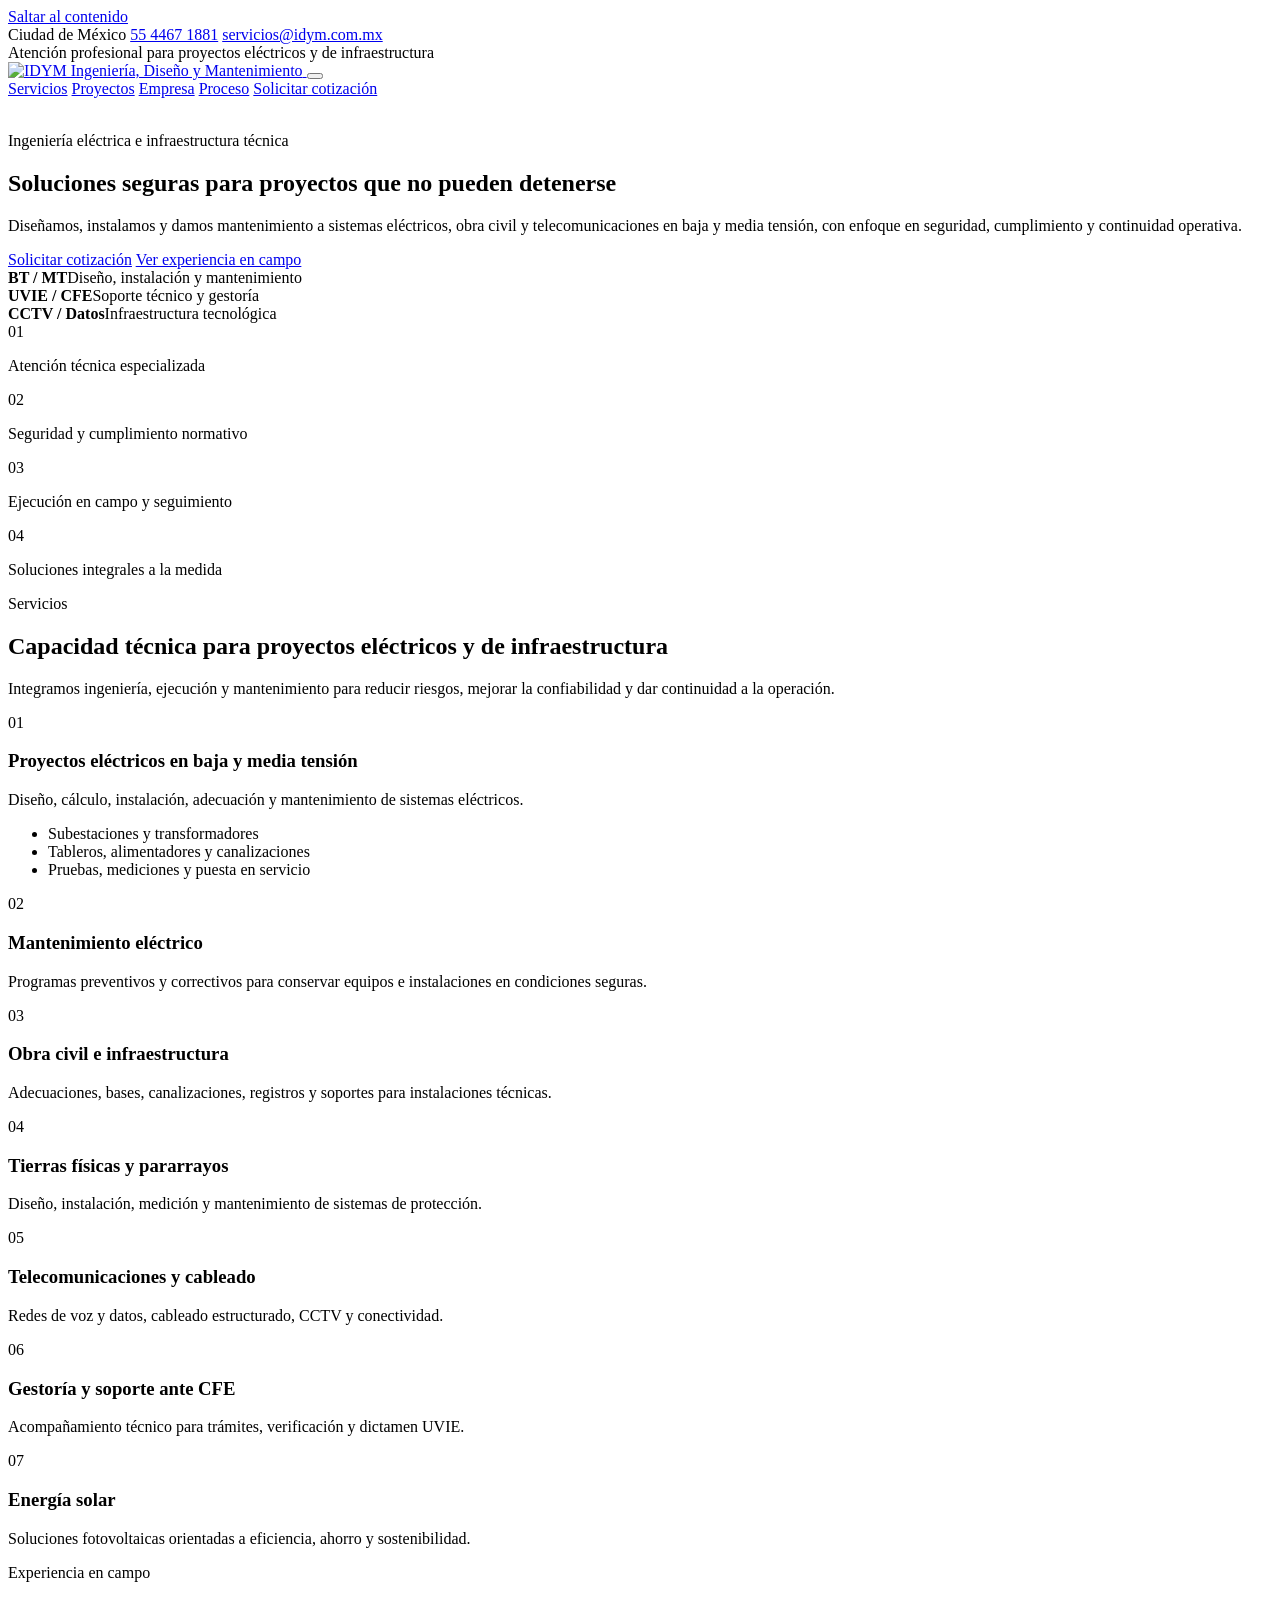
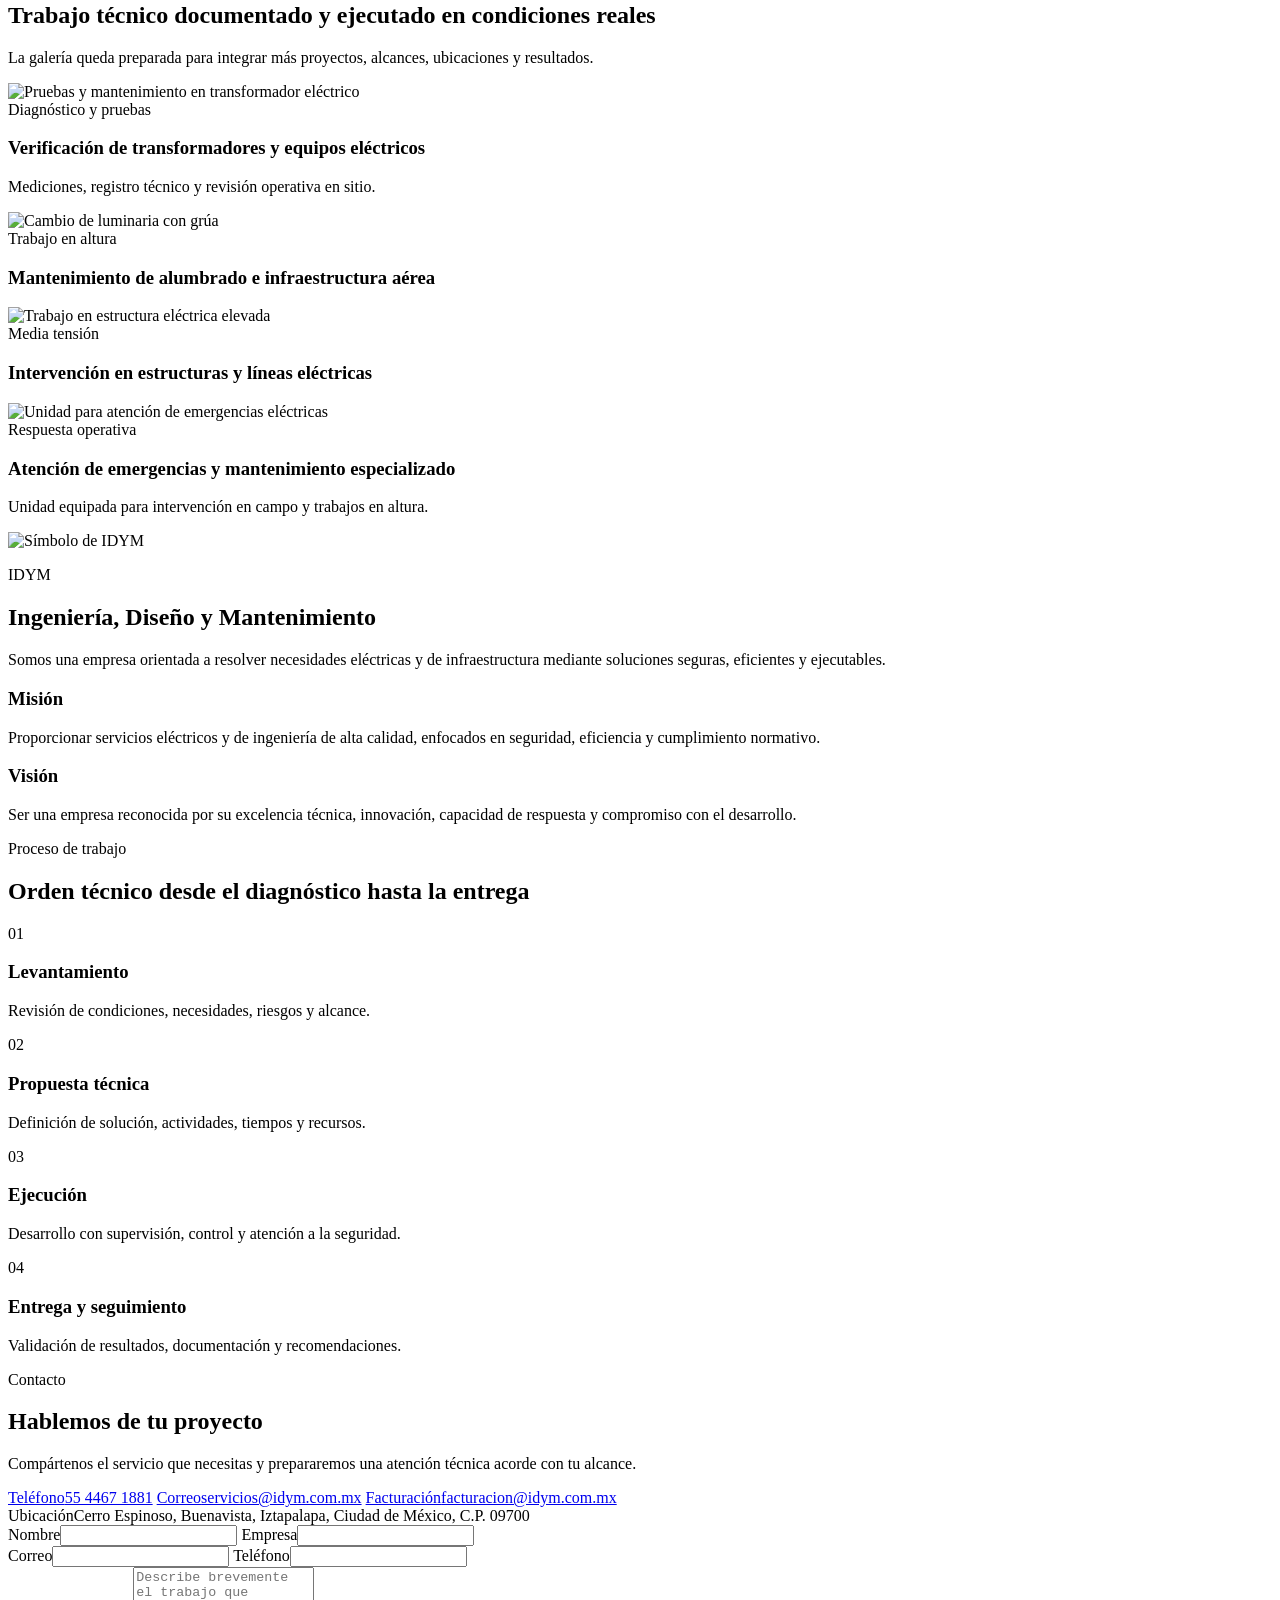
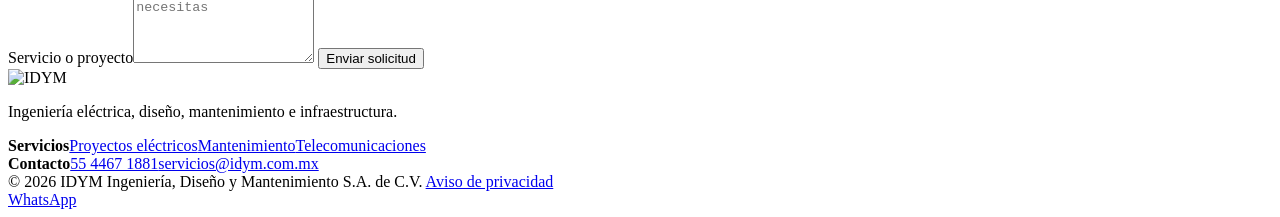
==== index.html @ ca04ac6c "Update print statement from 'Hello' to 'Goodbye'" ====
<!DOCTYPE html>
<html lang="es">
<head>
  <meta charset="UTF-8">
  <meta name="viewport" content="width=device-width, initial-scale=1.0">
  <title>IDYM | Ingeniería, Diseño y Mantenimiento</title>
  <meta name="description" content="Soluciones profesionales en ingeniería eléctrica, mantenimiento, obra civil, telecomunicaciones, CCTV, tierras físicas, pararrayos, gestoría ante CFE y energía solar.">
  <meta name="theme-color" content="#0b1f33">
  <link rel="stylesheet" href="css/styles.css">
</head>
<body>
  <a class="skip-link" href="#contenido">Saltar al contenido</a>

  <div class="utility-bar">
    <div class="container utility-inner">
      <div class="utility-contact">
        <span>Ciudad de México</span>
        <a href="tel:+525544671881">55 4467 1881</a>
        <a href="mailto:servicios@idym.com.mx">servicios@idym.com.mx</a>
      </div>
      <div class="utility-copy">Atención profesional para proyectos eléctricos y de infraestructura</div>
    </div>
  </div>

  <header class="site-header" id="inicio">
    <div class="container nav-wrap">
      <a href="#inicio" class="brand" aria-label="Ir al inicio">
        <img src="assets/logo-full.png" alt="IDYM Ingeniería, Diseño y Mantenimiento">
      </a>

      <button class="menu-button" type="button" aria-controls="mainNav" aria-expanded="false" aria-label="Abrir menú">
        <span></span><span></span><span></span>
      </button>

      <nav class="main-nav" id="mainNav" aria-label="Navegación principal">
        <a href="#servicios">Servicios</a>
        <a href="#proyectos">Proyectos</a>
        <a href="#empresa">Empresa</a>
        <a href="#proceso">Proceso</a>
        <a href="#contacto" class="nav-cta">Solicitar cotización</a>
      </nav>
    </div>
  </header>

  <main id="contenido">
    <section class="hero">
      <div class="hero-media" aria-hidden="true"><img src="assets/hero.jpg" alt=""></div>
      <div class="hero-overlay"></div>

      <div class="container hero-content">
        <p class="kicker">Ingeniería eléctrica e infraestructura técnica</p>
        <h1>Soluciones seguras para proyectos que no pueden detenerse</h1>
        <p class="hero-copy">
          Diseñamos, instalamos y damos mantenimiento a sistemas eléctricos,
          obra civil y telecomunicaciones en baja y media tensión, con enfoque
          en seguridad, cumplimiento y continuidad operativa.
        </p>

        <div class="hero-actions">
          <a class="button button-primary" href="#contacto">Solicitar cotización</a>
          <a class="button button-ghost" href="#proyectos">Ver experiencia en campo</a>
        </div>

        <div class="hero-metrics">
          <div><strong>BT / MT</strong><span>Diseño, instalación y mantenimiento</span></div>
          <div><strong>UVIE / CFE</strong><span>Soporte técnico y gestoría</span></div>
          <div><strong>CCTV / Datos</strong><span>Infraestructura tecnológica</span></div>
        </div>
      </div>
    </section>

    <section class="trust-strip">
      <div class="container trust-grid">
        <div><span class="trust-mark">01</span><p>Atención técnica especializada</p></div>
        <div><span class="trust-mark">02</span><p>Seguridad y cumplimiento normativo</p></div>
        <div><span class="trust-mark">03</span><p>Ejecución en campo y seguimiento</p></div>
        <div><span class="trust-mark">04</span><p>Soluciones integrales a la medida</p></div>
      </div>
    </section>

    <section class="section" id="servicios">
      <div class="container">
        <div class="section-intro">
          <div>
            <p class="eyebrow">Servicios</p>
            <h2>Capacidad técnica para proyectos eléctricos y de infraestructura</h2>
          </div>
          <p>Integramos ingeniería, ejecución y mantenimiento para reducir riesgos, mejorar la confiabilidad y dar continuidad a la operación.</p>
        </div>

        <div class="services-grid">
          <article class="service-card featured">
            <span class="service-number">01</span>
            <h3>Proyectos eléctricos en baja y media tensión</h3>
            <p>Diseño, cálculo, instalación, adecuación y mantenimiento de sistemas eléctricos.</p>
            <ul>
              <li>Subestaciones y transformadores</li>
              <li>Tableros, alimentadores y canalizaciones</li>
              <li>Pruebas, mediciones y puesta en servicio</li>
            </ul>
          </article>
          <article class="service-card"><span class="service-number">02</span><h3>Mantenimiento eléctrico</h3><p>Programas preventivos y correctivos para conservar equipos e instalaciones en condiciones seguras.</p></article>
          <article class="service-card"><span class="service-number">03</span><h3>Obra civil e infraestructura</h3><p>Adecuaciones, bases, canalizaciones, registros y soportes para instalaciones técnicas.</p></article>
          <article class="service-card"><span class="service-number">04</span><h3>Tierras físicas y pararrayos</h3><p>Diseño, instalación, medición y mantenimiento de sistemas de protección.</p></article>
          <article class="service-card"><span class="service-number">05</span><h3>Telecomunicaciones y cableado</h3><p>Redes de voz y datos, cableado estructurado, CCTV y conectividad.</p></article>
          <article class="service-card"><span class="service-number">06</span><h3>Gestoría y soporte ante CFE</h3><p>Acompañamiento técnico para trámites, verificación y dictamen UVIE.</p></article>
          <article class="service-card"><span class="service-number">07</span><h3>Energía solar</h3><p>Soluciones fotovoltaicas orientadas a eficiencia, ahorro y sostenibilidad.</p></article>
        </div>
      </div>
    </section>

    <section class="section section-dark" id="proyectos">
      <div class="container">
        <div class="section-intro light">
          <div>
            <p class="eyebrow">Experiencia en campo</p>
            <h2>Trabajo técnico documentado y ejecutado en condiciones reales</h2>
          </div>
          <p>La galería queda preparada para integrar más proyectos, alcances, ubicaciones y resultados.</p>
        </div>

        <div class="project-grid">
          <article class="project-card project-large">
            <img src="assets/transformador.jpg" alt="Pruebas y mantenimiento en transformador eléctrico">
            <div class="project-info"><span>Diagnóstico y pruebas</span><h3>Verificación de transformadores y equipos eléctricos</h3><p>Mediciones, registro técnico y revisión operativa en sitio.</p></div>
          </article>
          <article class="project-card">
            <img src="assets/luminaria.jpg" alt="Cambio de luminaria con grúa">
            <div class="project-info"><span>Trabajo en altura</span><h3>Mantenimiento de alumbrado e infraestructura aérea</h3></div>
          </article>
          <article class="project-card">
            <img src="assets/torres.jpg" alt="Trabajo en estructura eléctrica elevada">
            <div class="project-info"><span>Media tensión</span><h3>Intervención en estructuras y líneas eléctricas</h3></div>
          </article>
          <article class="project-card project-wide">
            <img src="assets/grua.jpg" alt="Unidad para atención de emergencias eléctricas">
            <div class="project-info"><span>Respuesta operativa</span><h3>Atención de emergencias y mantenimiento especializado</h3><p>Unidad equipada para intervención en campo y trabajos en altura.</p></div>
          </article>
        </div>

       <!--- <div class="gallery-placeholder">
          <div><strong>Espacio preparado para nuevos proyectos</strong><p>Agrega fotografías, ubicación, alcance, fecha y resultados sin reconstruir la página.</p></div>
          <span>+ Proyectos</span>
        </div>
      </div> -->
    </section>

    <section class="section about" id="empresa">
      <div class="container about-grid">
        <div class="about-logo"><img src="assets/logo-icon.png" alt="Símbolo de IDYM"></div>
        <div class="about-content">
          <p class="eyebrow">IDYM</p>
          <h2>Ingeniería, Diseño y Mantenimiento</h2>
          <p class="lead">Somos una empresa orientada a resolver necesidades eléctricas y de infraestructura mediante soluciones seguras, eficientes y ejecutables.</p>

          <div class="mission-grid">
            <article><h3>Misión</h3><p>Proporcionar servicios eléctricos y de ingeniería de alta calidad, enfocados en seguridad, eficiencia y cumplimiento normativo.</p></article>
            <article><h3>Visión</h3><p>Ser una empresa reconocida por su excelencia técnica, innovación, capacidad de respuesta y compromiso con el desarrollo.</p></article>
          </div>
        </div>
      </div>
    </section>

    <section class="section process-section" id="proceso">
      <div class="container">
        <div class="section-intro">
          <div><p class="eyebrow">Proceso de trabajo</p><h2>Orden técnico desde el diagnóstico hasta la entrega</h2></div>
        </div>
        <div class="process-grid">
          <article><span>01</span><h3>Levantamiento</h3><p>Revisión de condiciones, necesidades, riesgos y alcance.</p></article>
          <article><span>02</span><h3>Propuesta técnica</h3><p>Definición de solución, actividades, tiempos y recursos.</p></article>
          <article><span>03</span><h3>Ejecución</h3><p>Desarrollo con supervisión, control y atención a la seguridad.</p></article>
          <article><span>04</span><h3>Entrega y seguimiento</h3><p>Validación de resultados, documentación y recomendaciones.</p></article>
        </div>
      </div>
    </section>

    <section class="contact-section" id="contacto">
      <div class="container contact-grid">
        <div class="contact-copy">
          <p class="eyebrow">Contacto</p>
          <h2>Hablemos de tu proyecto</h2>
          <p>Compártenos el servicio que necesitas y prepararemos una atención técnica acorde con tu alcance.</p>

          <div class="contact-details">
            <a href="tel:+525544671881"><span>Teléfono</span>55 4467 1881</a>
            <a href="mailto:servicios@idym.com.mx"><span>Correo</span>servicios@idym.com.mx</a>
            <a href="mailto:facturacion@idym.com.mx"><span>Facturación</span>facturacion@idym.com.mx</a>
            <div><span>Ubicación</span>Cerro Espinoso, Buenavista, Iztapalapa, Ciudad de México, C.P. 09700</div>
          </div>
        </div>

        <div class="contact-card-form">
          <form action="https://formsubmit.co/servicios@idym.com.mx" method="POST">
            <input type="hidden" name="_captcha" value="false">
            <input type="hidden" name="_subject" value="Nueva solicitud de cotización desde IDYM">
            <input type="hidden" name="_template" value="table">

            <div class="field-row">
              <label>Nombre<input type="text" name="nombre" autocomplete="name" required></label>
              <label>Empresa<input type="text" name="empresa" autocomplete="organization"></label>
            </div>
            <div class="field-row">
              <label>Correo<input type="email" name="correo" autocomplete="email" required></label>
              <label>Teléfono<input type="tel" name="telefono" autocomplete="tel" required></label>
            </div>
            <label>Servicio o proyecto<textarea name="mensaje" rows="6" placeholder="Describe brevemente el trabajo que necesitas" required></textarea></label>
            <button type="submit" class="button button-primary form-button">Enviar solicitud</button>
          </form>
        </div>
      </div>
    </section>
  </main>

  <footer class="site-footer">
    <div class="container footer-grid">
      <div><img src="assets/logo-full.png" alt="IDYM"><p>Ingeniería eléctrica, diseño, mantenimiento e infraestructura.</p></div>
      <div><strong>Servicios</strong><a href="#servicios">Proyectos eléctricos</a><a href="#servicios">Mantenimiento</a><a href="#servicios">Telecomunicaciones</a></div>
      <div><strong>Contacto</strong><a href="tel:+525544671881">55 4467 1881</a><a href="mailto:servicios@idym.com.mx">servicios@idym.com.mx</a></div>
    <div class="container footer-bottom">
      <span>© 2026 IDYM Ingeniería, Diseño y Mantenimiento S.A. de C.V.</span>
      <a href="#">Aviso de privacidad</a>
    </div>
  </footer>

  <a class="whatsapp" href="https://wa.me/525544671881?text=Hola%2C%20me%20gustar%C3%ADa%20solicitar%20una%20cotizaci%C3%B3n" target="_blank" rel="noopener noreferrer" aria-label="Contactar por WhatsApp">WhatsApp</a>
  <script src="js/main.js"></script>
</body>
</html>
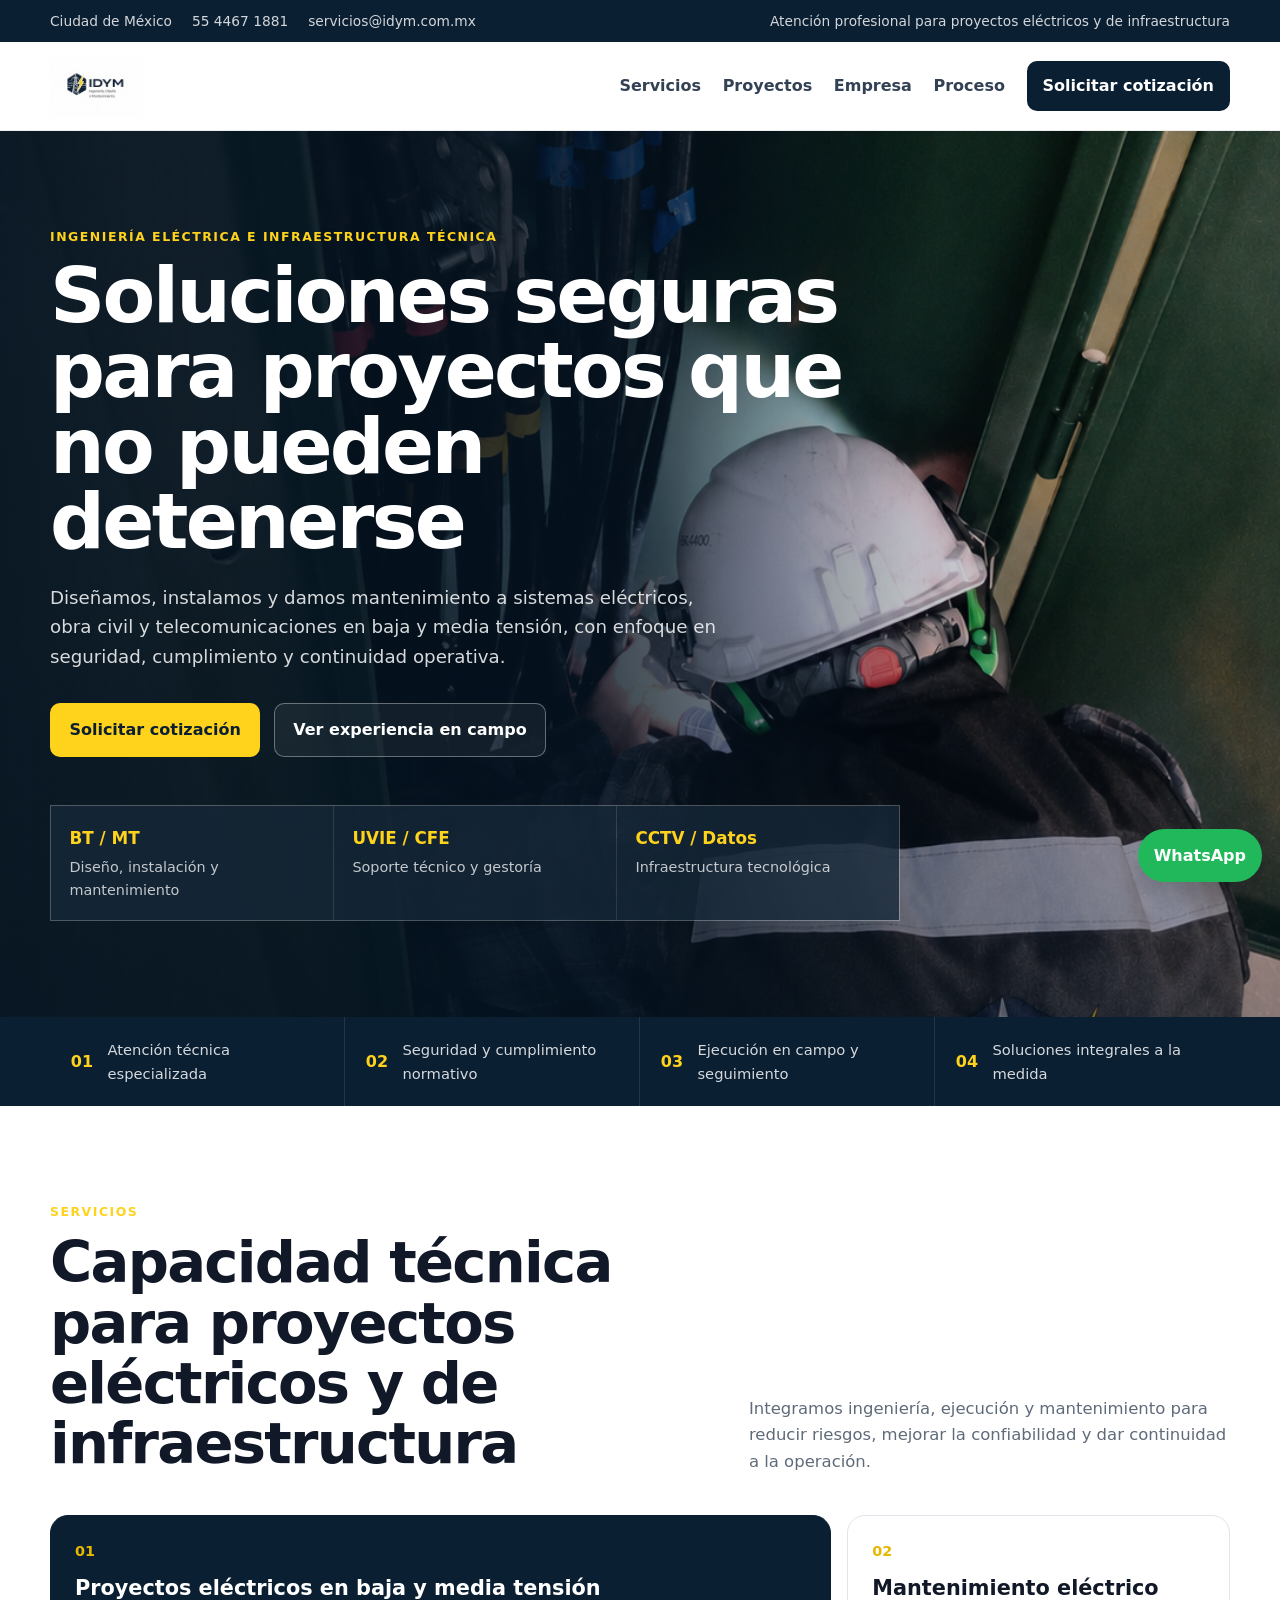
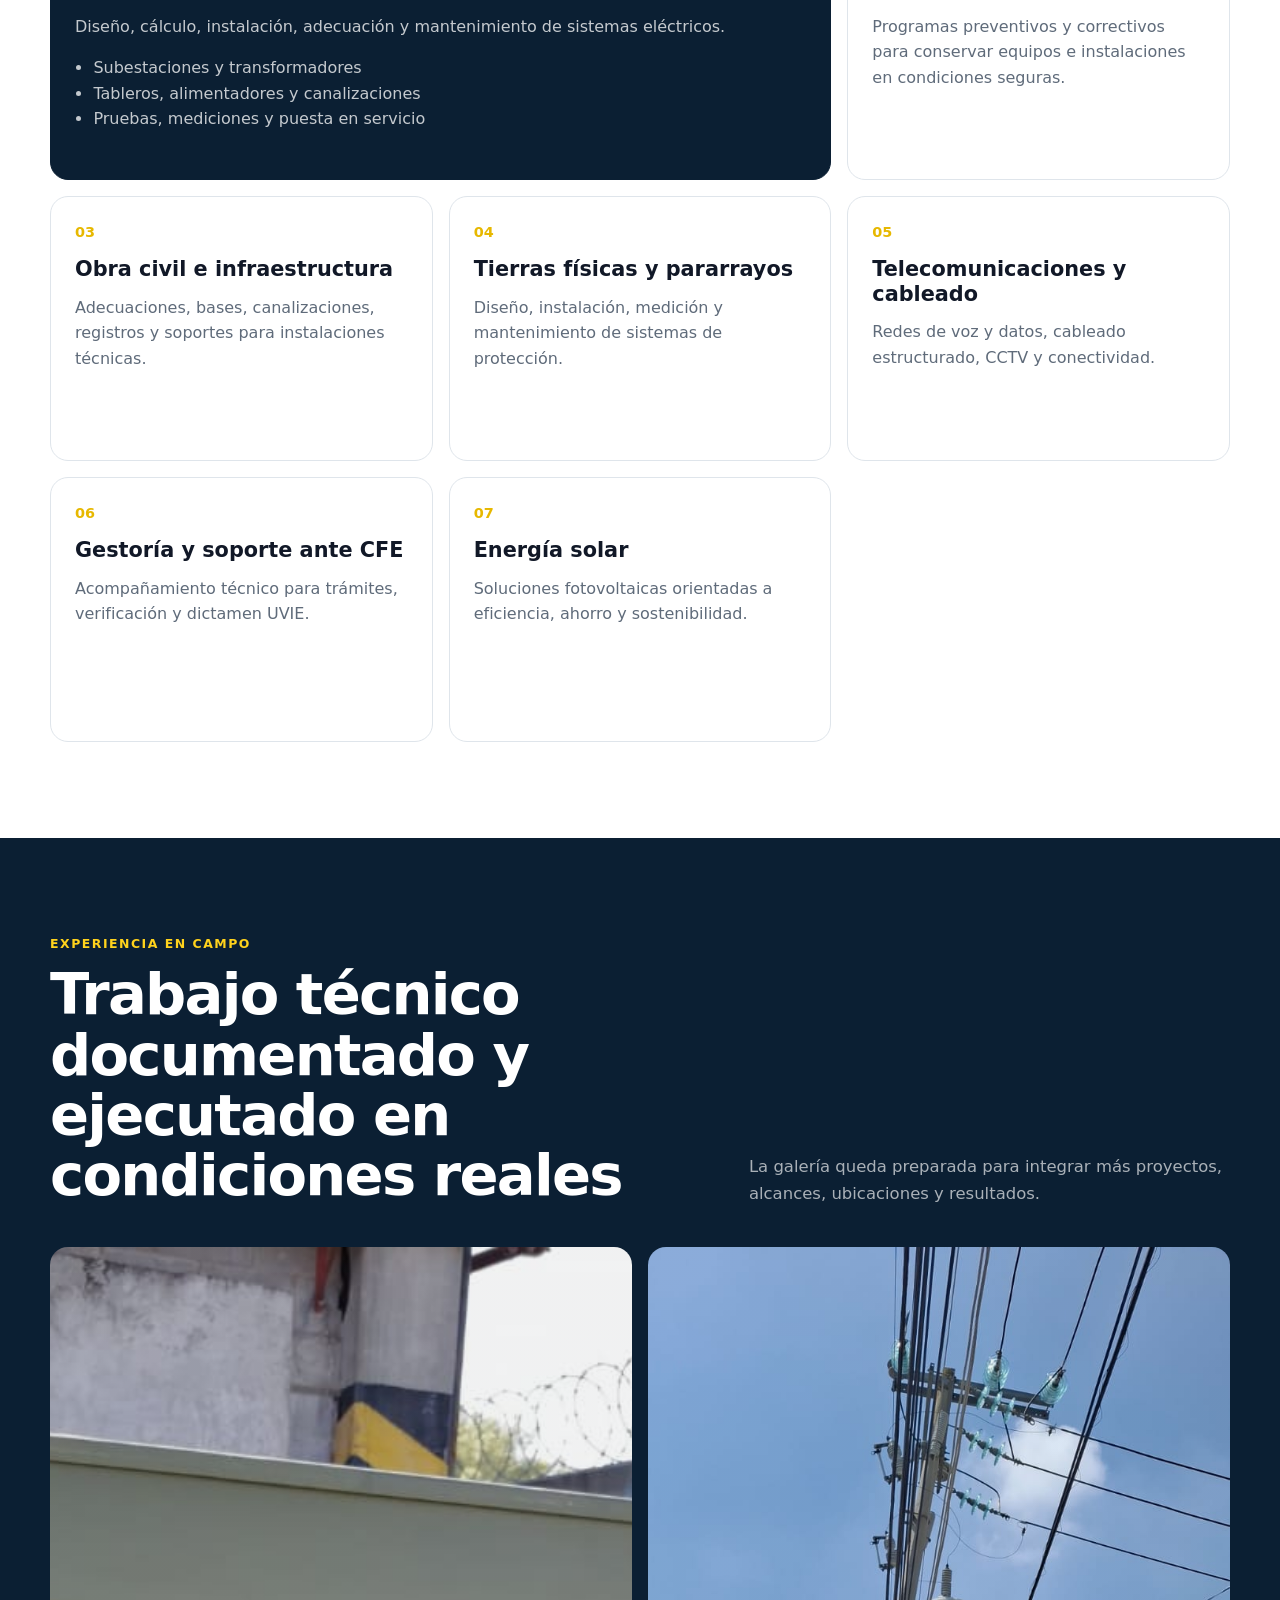
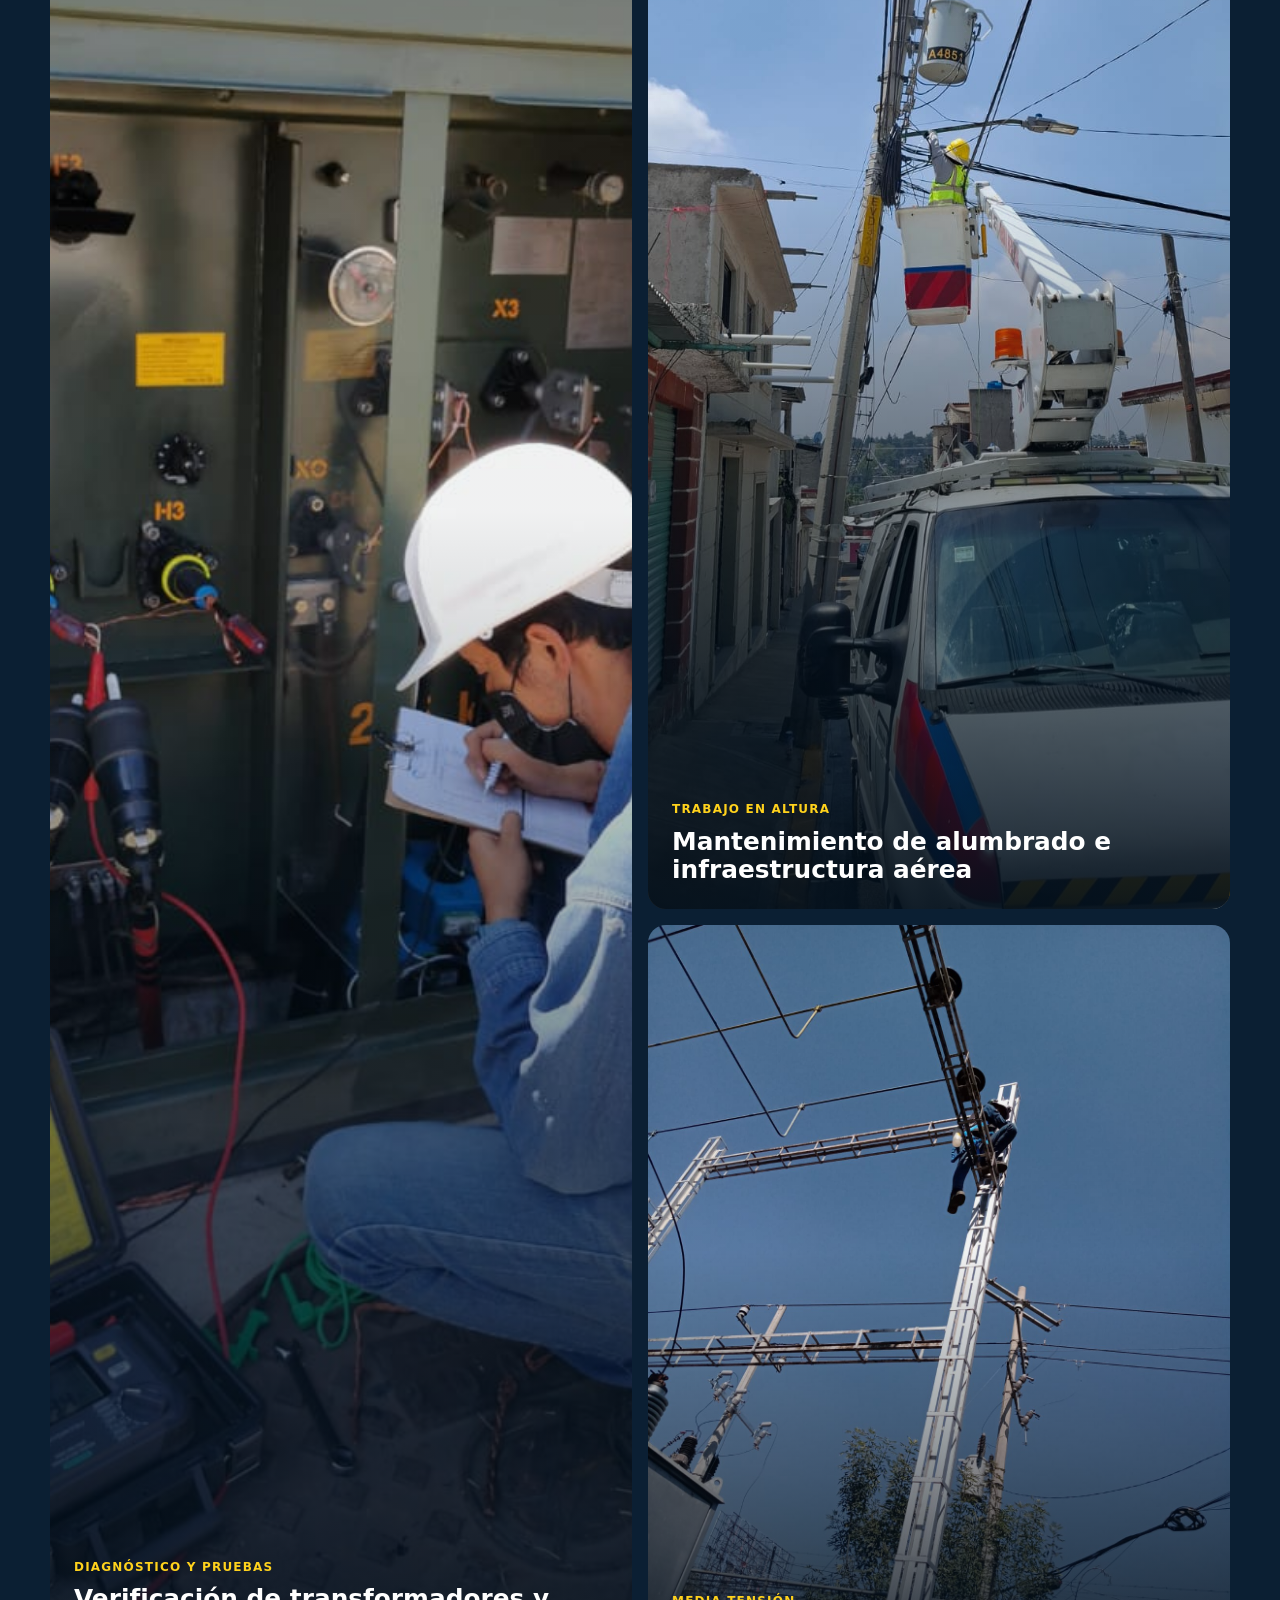
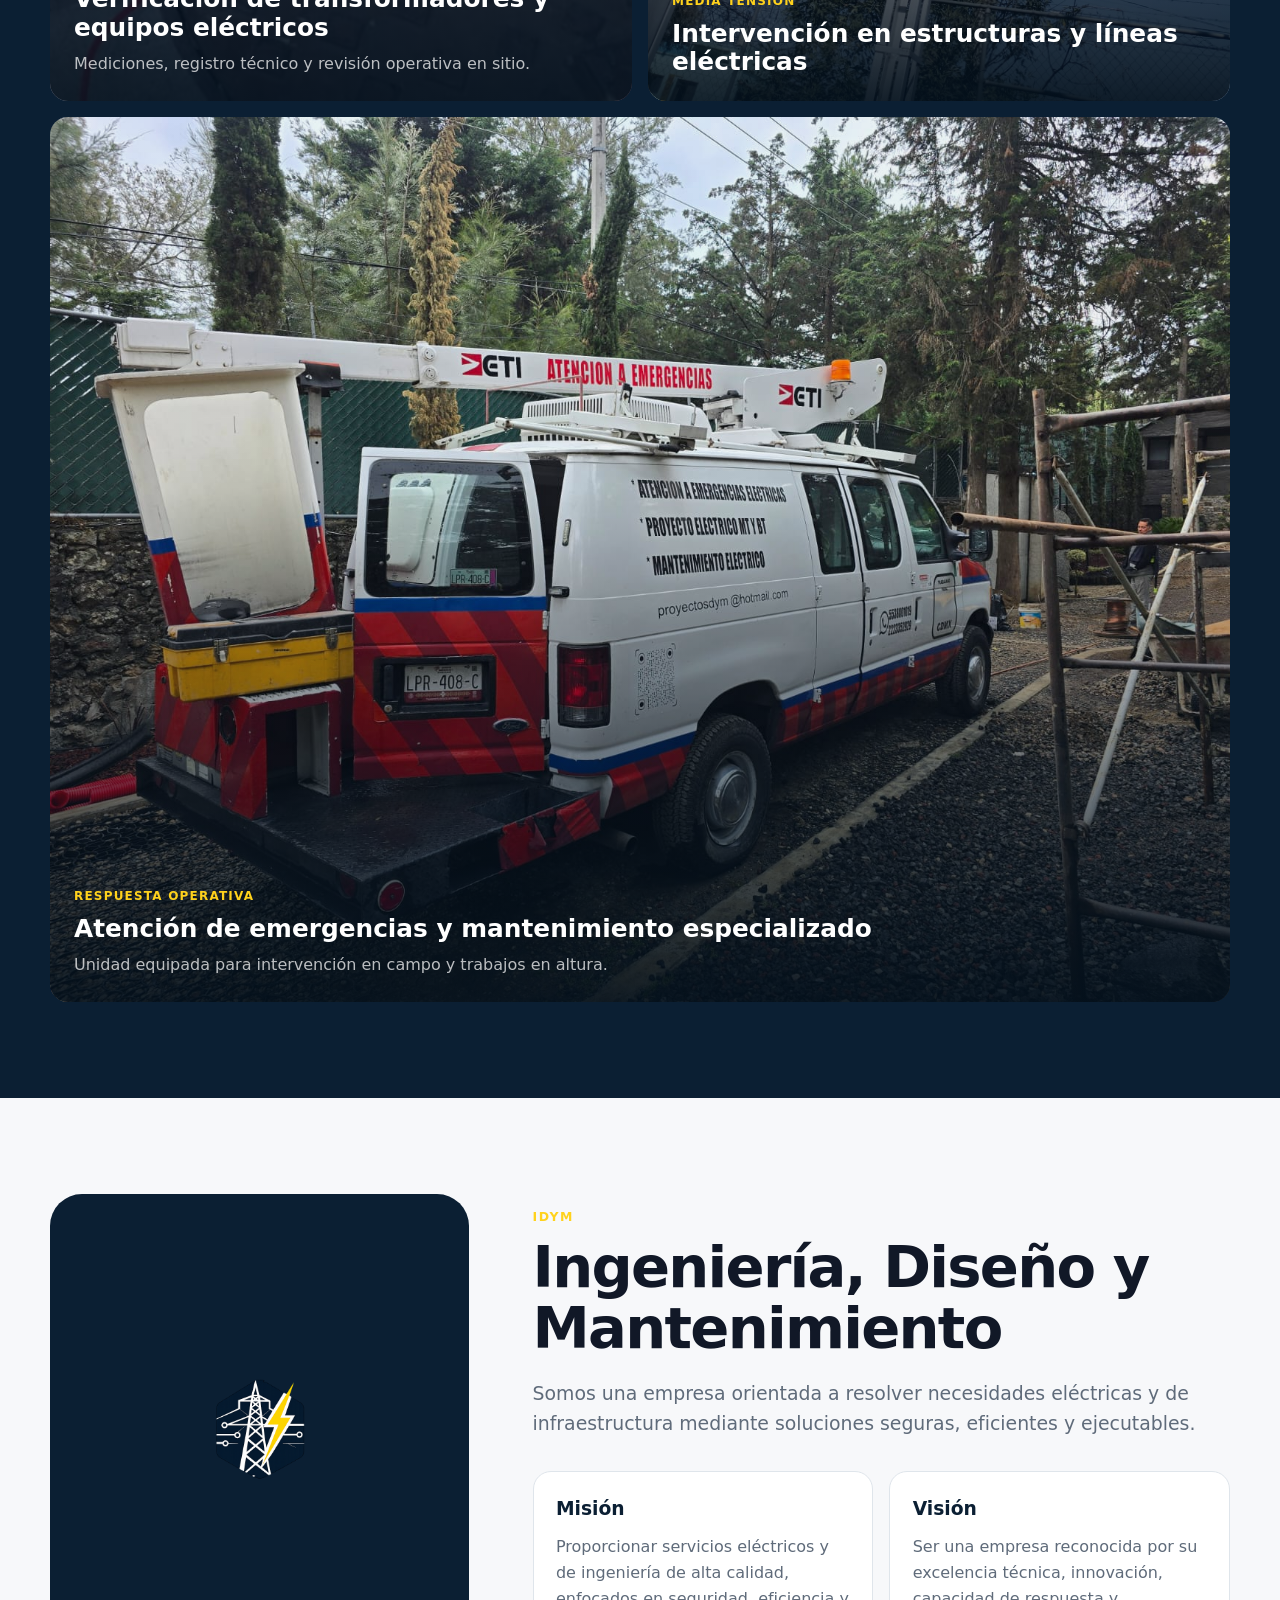
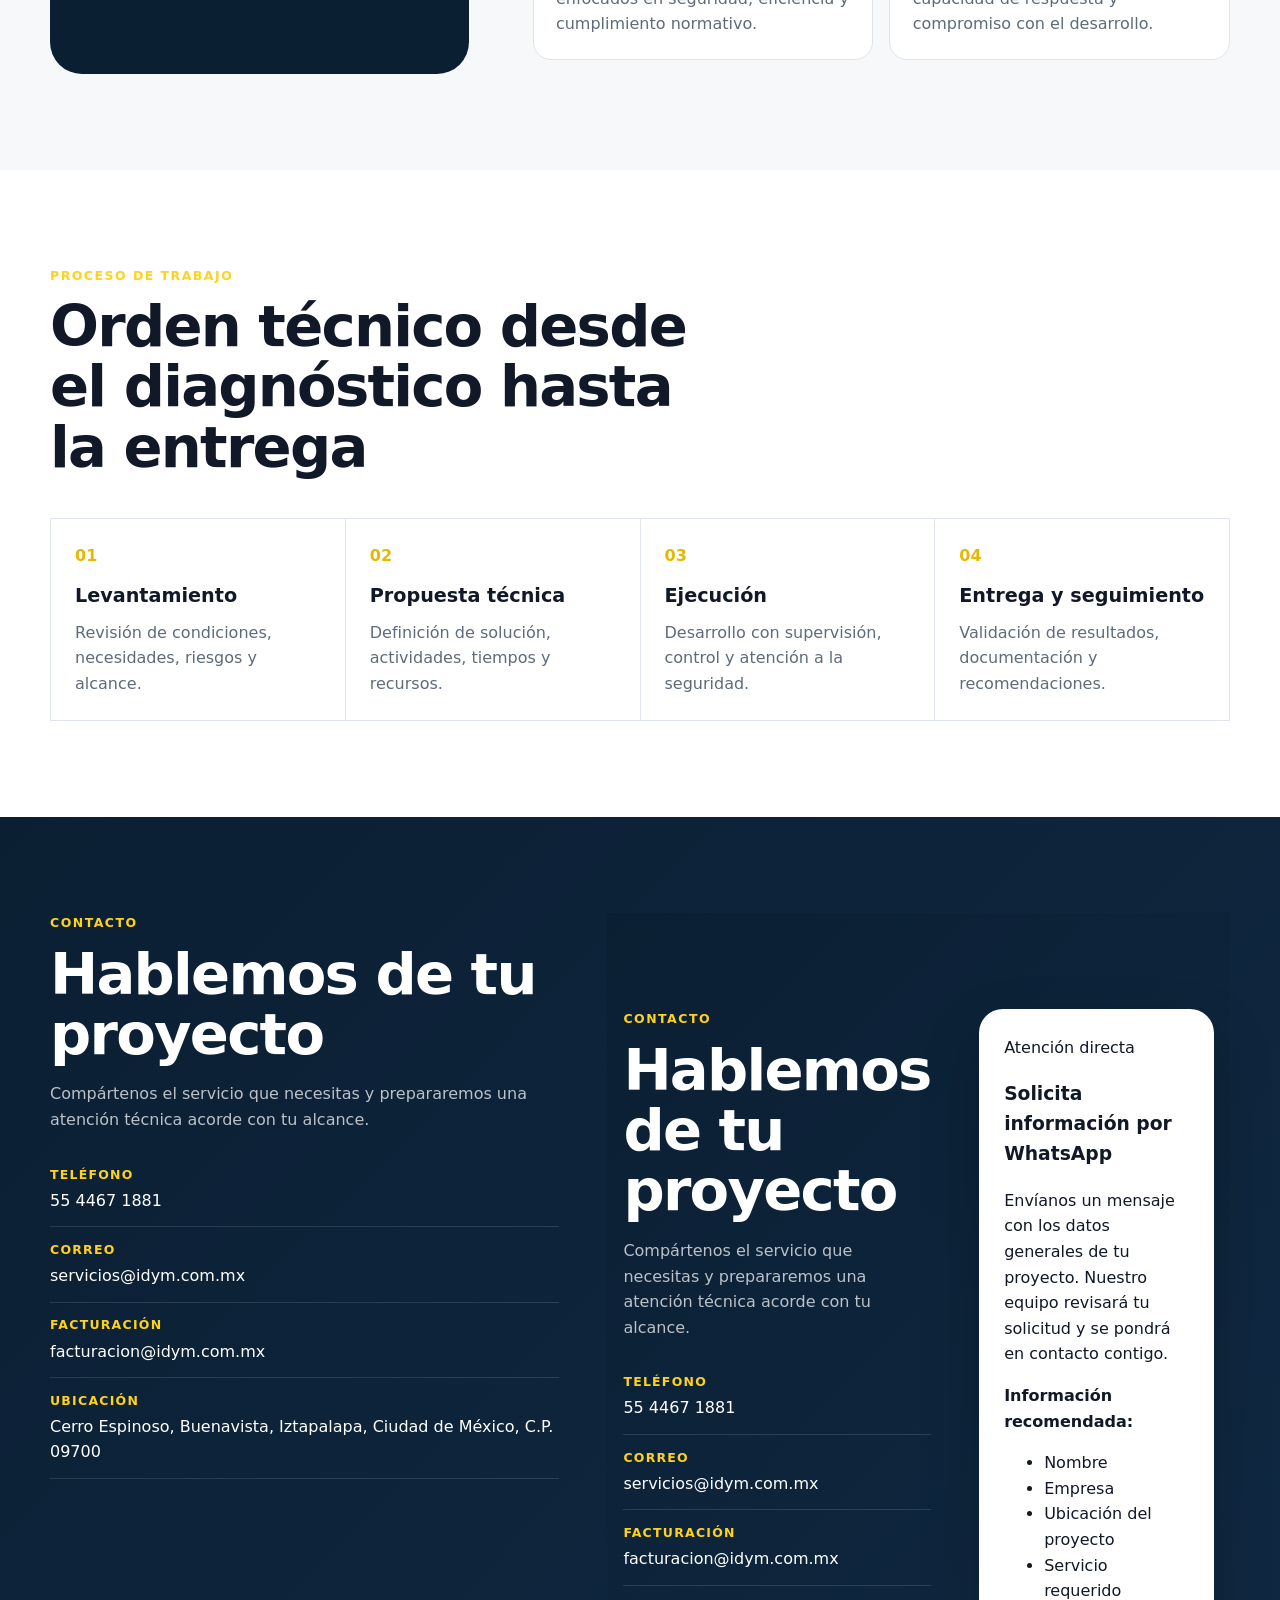
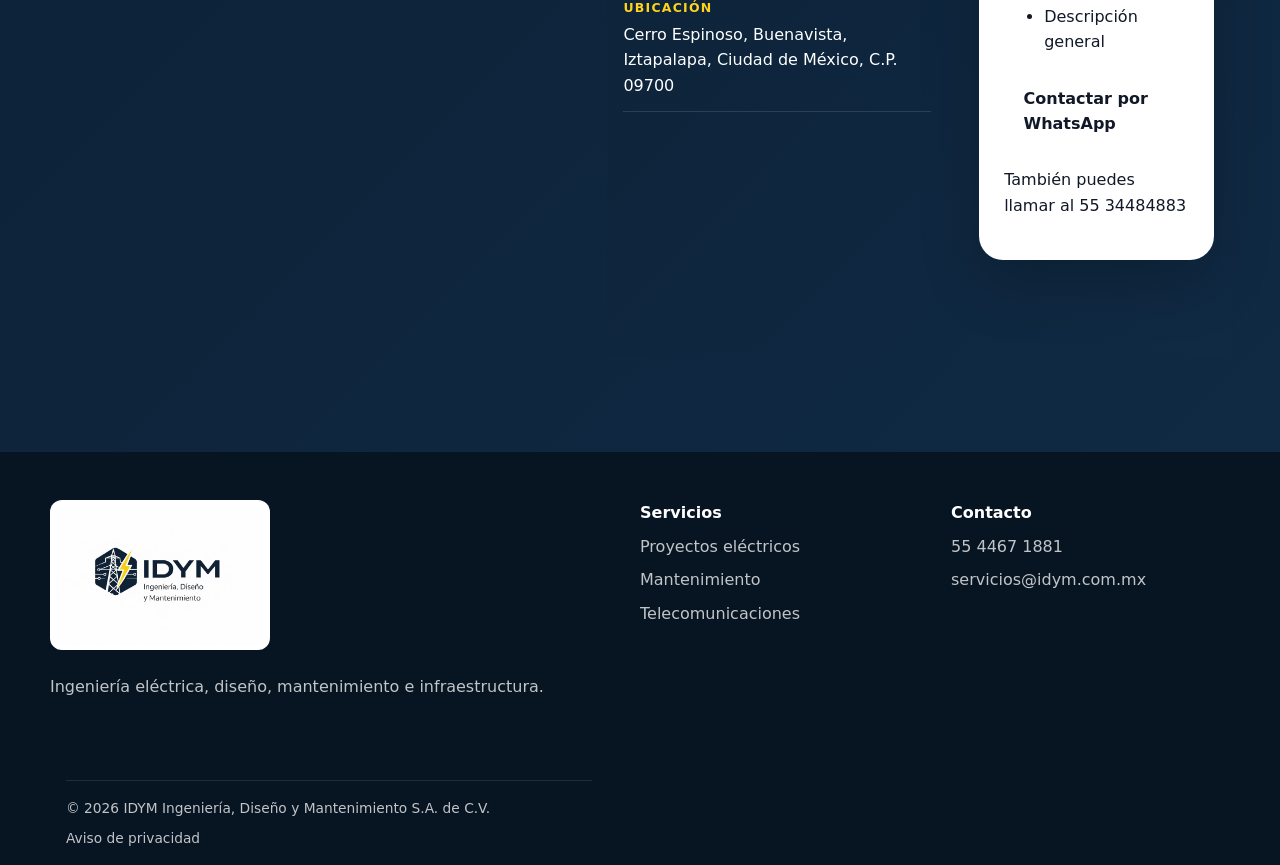
==== commit d7d0c1ae: "Update index.html" ====
--- a/index.html
+++ b/index.html
@@ -190,25 +190,57 @@
           </div>
         </div>
 
-        <div class="contact-card-form">
-          <form action="https://formsubmit.co/servicios@idym.com.mx" method="POST">
-            <input type="hidden" name="_captcha" value="false">
-            <input type="hidden" name="_subject" value="Nueva solicitud de cotización desde IDYM">
-            <input type="hidden" name="_template" value="table">
-
-            <div class="field-row">
-              <label>Nombre<input type="text" name="nombre" autocomplete="name" required></label>
-              <label>Empresa<input type="text" name="empresa" autocomplete="organization"></label>
-            </div>
-            <div class="field-row">
-              <label>Correo<input type="email" name="correo" autocomplete="email" required></label>
-              <label>Teléfono<input type="tel" name="telefono" autocomplete="tel" required></label>
-            </div>
-            <label>Servicio o proyecto<textarea name="mensaje" rows="6" placeholder="Describe brevemente el trabajo que necesitas" required></textarea></label>
-            <button type="submit" class="button button-primary form-button">Enviar solicitud</button>
-          </form>
-        </div>
-      </div>
+       <section class="contact-section" id="contacto">
+      <div class="container contact-grid">
+        <div class="contact-copy">
+          <p class="eyebrow">Contacto</p>
+          <h2>Hablemos de tu proyecto</h2>
+          <p>Compártenos el servicio que necesitas y prepararemos una atención técnica acorde con tu alcance.</p>
+
+          <div class="contact-details">
+            <a href="tel:+525544671881"><span>Teléfono</span>55 4467 1881</a>
+            <a href="mailto:servicios@idym.com.mx"><span>Correo</span>servicios@idym.com.mx</a>
+            <a href="mailto:facturacion@idym.com.mx"><span>Facturación</span>facturacion@idym.com.mx</a>
+            <div><span>Ubicación</span>Cerro Espinoso, Buenavista, Iztapalapa, Ciudad de México, C.P. 09700</div>
+          </div>
+        </div>
+
+      <div class="contact-card-form whatsapp-contact">
+  <span class="contact-label">Atención directa</span>
+
+  <h3>Solicita información por WhatsApp</h3>
+
+  <p>
+    Envíanos un mensaje con los datos generales de tu proyecto.
+    Nuestro equipo revisará tu solicitud y se pondrá en contacto contigo.
+  </p>
+
+  <div class="whatsapp-template">
+    <strong>Información recomendada:</strong>
+
+    <ul>
+      <li>Nombre</li>
+      <li>Empresa</li>
+      <li>Ubicación del proyecto</li>
+      <li>Servicio requerido</li>
+      <li>Descripción general</li>
+    </ul>
+  </div>
+
+  <a
+    class="button button-whatsapp"
+    href="https://wa.me/525534484883?text=Hola%2C%20me%20gustar%C3%ADa%20solicitar%20informaci%C3%B3n%20sobre%20un%20proyecto.%0A%0ANombre%3A%20%0AEmpresa%3A%20%0AUbicaci%C3%B3n%3A%20%0AServicio%20requerido%3A%20%0ADescripci%C3%B3n%3A%20"
+    target="_blank"
+    rel="noopener noreferrer"
+  >
+    Contactar por WhatsApp
+  </a>
+
+  <p class="contact-alternative">
+    También puedes llamar al
+    <a href="tel:+525534484883">55 34484883</a>
+  </p>
+</div>
     </section>
   </main>
 
--- a/css/styles.css
+++ b/css/styles.css
@@ -0,0 +1,164 @@
+:root{
+  --navy:#0b1f33;
+  --navy-2:#102a44;
+  --yellow:#ffd21c;
+  --yellow-2:#e7b800;
+  --ink:#111827;
+  --muted:#5f6b7a;
+  --paper:#ffffff;
+  --soft:#f4f6f8;
+  --line:#dfe5eb;
+  --radius:18px;
+  --max:1180px;
+  --shadow:0 18px 45px rgba(9,30,52,.12);
+}
+*{box-sizing:border-box}
+html{scroll-behavior:smooth;scroll-padding-top:92px}
+body{margin:0;font-family:Inter,ui-sans-serif,system-ui,-apple-system,BlinkMacSystemFont,"Segoe UI",sans-serif;color:var(--ink);background:var(--paper);line-height:1.6}
+img{max-width:100%;display:block}
+a{text-decoration:none;color:inherit}
+button,input,textarea{font:inherit}
+.container{width:min(100% - 2rem,var(--max));margin-inline:auto}
+.skip-link{position:fixed;left:1rem;top:1rem;z-index:999;background:var(--yellow);color:var(--navy);padding:.7rem 1rem;border-radius:10px;transform:translateY(-180%)}
+.skip-link:focus{transform:translateY(0)}
+.utility-bar{background:var(--navy);color:rgba(255,255,255,.82);font-size:.86rem}
+.utility-inner{min-height:42px;display:flex;justify-content:space-between;align-items:center;gap:1rem}
+.utility-contact{display:flex;gap:1.25rem;flex-wrap:wrap}
+.utility-contact a:hover{color:var(--yellow)}
+.site-header{position:sticky;top:0;z-index:50;background:rgba(255,255,255,.96);backdrop-filter:blur(12px);border-bottom:1px solid rgba(11,31,51,.08)}
+.nav-wrap{display:flex;align-items:center;justify-content:space-between;gap:1.5rem;min-height:88px}
+.brand img{width:245px;height:62px;object-fit:contain;object-position:left center}
+.main-nav{display:flex;align-items:center;gap:1.35rem;font-weight:700;color:#334155}
+.main-nav a:not(.nav-cta){position:relative}
+.main-nav a:not(.nav-cta)::after{content:"";position:absolute;left:0;bottom:-7px;width:0;height:2px;background:var(--yellow);transition:.25s}
+.main-nav a:not(.nav-cta):hover::after{width:100%}
+.nav-cta{background:var(--navy);color:#fff;padding:.78rem 1rem;border-radius:10px}
+.nav-cta:hover{background:var(--navy-2)}
+.menu-button{display:none;background:none;border:0;padding:.4rem;cursor:pointer}
+.menu-button span{display:block;width:27px;height:2px;background:var(--navy);margin:6px 0;transition:.25s}
+.hero{position:relative;min-height:720px;display:grid;align-items:center;overflow:hidden}
+.hero-media,.hero-overlay{position:absolute;inset:0}
+.hero-media img{width:100%;height:100%;object-fit:cover;object-position:center 43%}
+.hero-overlay{background:linear-gradient(90deg,rgba(5,20,34,.94) 0%,rgba(5,20,34,.80) 46%,rgba(5,20,34,.25) 72%,rgba(5,20,34,.08) 100%),linear-gradient(0deg,rgba(5,20,34,.35),transparent 45%)}
+.hero-content{position:relative;z-index:2;color:#fff;padding-block:6rem}
+.kicker,.eyebrow{margin:0 0 .7rem;text-transform:uppercase;letter-spacing:.12em;font-size:.78rem;font-weight:850;color:var(--yellow)}
+.hero h1{margin:0;max-width:800px;font-size:clamp(2.8rem,6vw,5.4rem);line-height:.98;letter-spacing:-.035em}
+.hero-copy{max-width:690px;margin:1.5rem 0 0;font-size:1.14rem;color:rgba(255,255,255,.84)}
+.hero-actions{display:flex;gap:.85rem;flex-wrap:wrap;margin-top:2rem}
+.button{display:inline-flex;align-items:center;justify-content:center;min-height:50px;padding:.85rem 1.15rem;border-radius:10px;font-weight:800;border:1px solid transparent;cursor:pointer;transition:.2s}
+.button:hover{transform:translateY(-2px)}
+.button-primary{background:var(--yellow);color:var(--navy)}
+.button-primary:hover{background:#ffe15a}
+.button-ghost{border-color:rgba(255,255,255,.35);color:#fff;background:rgba(255,255,255,.06)}
+.hero-metrics{display:grid;grid-template-columns:repeat(3,minmax(0,1fr));gap:1px;max-width:850px;margin-top:3rem;background:rgba(255,255,255,.16);border:1px solid rgba(255,255,255,.14)}
+.hero-metrics div{background:rgba(8,27,45,.72);padding:1.15rem}
+.hero-metrics strong{display:block;color:var(--yellow);font-size:1.05rem}
+.hero-metrics span{display:block;color:rgba(255,255,255,.75);font-size:.9rem;margin-top:.25rem}
+.trust-strip{background:var(--navy);color:#fff}
+.trust-grid{display:grid;grid-template-columns:repeat(4,1fr)}
+.trust-grid>div{display:flex;gap:.9rem;align-items:center;padding:1.3rem;border-right:1px solid rgba(255,255,255,.1)}
+.trust-grid>div:last-child{border-right:0}
+.trust-grid p{margin:0;font-size:.92rem;color:rgba(255,255,255,.83)}
+.trust-mark{color:var(--yellow);font-weight:900}
+.section{padding:6rem 0}
+.section-intro{display:grid;grid-template-columns:1.15fr .85fr;gap:3rem;align-items:end;margin-bottom:2.5rem}
+.section-intro h2,.about h2,.contact-section h2{margin:0;font-size:clamp(2.2rem,4.5vw,4rem);line-height:1.05;letter-spacing:-.03em}
+.section-intro>p{margin:0;color:var(--muted);font-size:1.03rem}
+.services-grid{display:grid;grid-template-columns:repeat(3,1fr);gap:1rem}
+.service-card{position:relative;padding:1.5rem;border:1px solid var(--line);border-radius:var(--radius);background:#fff;min-height:265px;transition:.25s}
+.service-card:hover{transform:translateY(-5px);box-shadow:var(--shadow);border-color:rgba(255,210,28,.7)}
+.service-card.featured{grid-column:span 2;background:var(--navy);color:#fff;border-color:var(--navy)}
+.service-number{display:block;color:var(--yellow-2);font-weight:900;font-size:.9rem}
+.service-card h3{font-size:1.3rem;line-height:1.2;margin:.8rem 0}
+.service-card p{color:var(--muted);margin:0}
+.service-card.featured p,.service-card.featured li{color:rgba(255,255,255,.76)}
+.service-card ul{padding-left:1.15rem;margin:1rem 0 0}
+.section-dark{background:var(--navy);color:#fff}
+.section-intro.light>p{color:rgba(255,255,255,.65)}
+.project-grid{display:grid;grid-template-columns:repeat(2,1fr);gap:1rem}
+.project-card{position:relative;min-height:420px;overflow:hidden;border-radius:var(--radius);background:#081727}
+.project-card.project-large{grid-row:span 2;min-height:860px}
+.project-card.project-wide{grid-column:span 2;min-height:480px}
+.project-card img{width:100%;height:100%;object-fit:cover;transition:transform .5s}
+.project-card::after{content:"";position:absolute;inset:0;background:linear-gradient(0deg,rgba(3,16,28,.92),rgba(3,16,28,.05) 58%)}
+.project-card:hover img{transform:scale(1.035)}
+.project-info{position:absolute;left:0;right:0;bottom:0;z-index:2;padding:1.5rem}
+.project-info span{color:var(--yellow);font-weight:800;text-transform:uppercase;font-size:.75rem;letter-spacing:.1em}
+.project-info h3{margin:.45rem 0 0;font-size:1.55rem;line-height:1.15}
+.project-info p{margin:.55rem 0 0;color:rgba(255,255,255,.72)}
+.gallery-placeholder{margin-top:1rem;border:1px dashed rgba(255,255,255,.28);border-radius:var(--radius);padding:1.3rem 1.5rem;display:flex;justify-content:space-between;align-items:center;gap:1rem}
+.gallery-placeholder p{margin:.25rem 0 0;color:rgba(255,255,255,.58)}
+.gallery-placeholder>span{color:var(--yellow);font-weight:900}
+.about{background:#f7f8fa}
+.about-grid{display:grid;grid-template-columns:.75fr 1.25fr;gap:4rem;align-items:center}
+.about-logo{background:var(--navy);border-radius:32px;min-height:480px;display:grid;place-items:center;padding:3rem}
+.about-logo img{max-width:82%}
+.about-content .lead{font-size:1.18rem;color:var(--muted);max-width:760px}
+.mission-grid{display:grid;grid-template-columns:repeat(2,1fr);gap:1rem;margin-top:2rem}
+.mission-grid article{background:#fff;border:1px solid var(--line);border-radius:var(--radius);padding:1.4rem}
+.mission-grid h3{margin:0 0 .65rem;color:var(--navy)}
+.mission-grid p{margin:0;color:var(--muted)}
+.process-section{background:#fff}
+.process-grid{display:grid;grid-template-columns:repeat(4,1fr);border-top:1px solid var(--line);border-left:1px solid var(--line)}
+.process-grid article{padding:1.5rem;border-right:1px solid var(--line);border-bottom:1px solid var(--line)}
+.process-grid span{color:var(--yellow-2);font-weight:900}
+.process-grid h3{margin:.75rem 0 .5rem;font-size:1.2rem}
+.process-grid p{margin:0;color:var(--muted)}
+.contact-section{background:linear-gradient(135deg,var(--navy),var(--navy-2));color:#fff;padding:6rem 0}
+.contact-grid{display:grid;grid-template-columns:.9fr 1.1fr;gap:3rem;align-items:start}
+.contact-copy>p:not(.eyebrow){color:rgba(255,255,255,.72);max-width:540px}
+.contact-details{display:grid;gap:.8rem;margin-top:2rem}
+.contact-details a,.contact-details div{display:grid;gap:.2rem;padding-bottom:.8rem;border-bottom:1px solid rgba(255,255,255,.12)}
+.contact-details span{color:var(--yellow);font-size:.78rem;text-transform:uppercase;letter-spacing:.1em;font-weight:800}
+.contact-card-form{background:#fff;color:var(--ink);border-radius:24px;padding:1.6rem;box-shadow:0 25px 60px rgba(0,0,0,.2)}
+.contact-card-form form{display:grid;gap:1rem}
+.field-row{display:grid;grid-template-columns:repeat(2,1fr);gap:1rem}
+.contact-card-form label{display:grid;gap:.4rem;font-weight:750;font-size:.9rem}
+.contact-card-form input,.contact-card-form textarea{width:100%;border:1px solid var(--line);border-radius:10px;padding:.9rem 1rem;color:var(--ink)}
+.contact-card-form input:focus,.contact-card-form textarea:focus{outline:2px solid rgba(255,210,28,.45);border-color:var(--yellow-2)}
+.form-button{width:100%;border:0}
+.site-footer{background:#071523;color:rgba(255,255,255,.75);padding:3rem 0 1rem}
+.footer-grid{display:grid;grid-template-columns:2fr 1fr 1fr;gap:2rem}
+.footer-grid img{width:220px;background:#fff;border-radius:12px;padding:.35rem}
+.footer-grid>div{display:grid;align-content:start;gap:.5rem}
+.footer-grid strong{color:#fff}
+.footer-grid a:hover{color:var(--yellow)}
+.footer-bottom{display:flex;justify-content:space-between;gap:1rem;flex-wrap:wrap;border-top:1px solid rgba(255,255,255,.1);padding-top:1rem;margin-top:2rem;font-size:.86rem}
+.whatsapp{position:fixed;right:18px;bottom:18px;z-index:60;background:#20b85a;color:#fff;padding:.85rem 1rem;border-radius:999px;font-weight:850;box-shadow:0 15px 30px rgba(0,0,0,.22)}
+@media(max-width:980px){
+  .utility-copy{display:none}
+  .menu-button{display:block;z-index:70}
+  .main-nav{position:fixed;top:0;right:-100%;width:min(340px,86vw);height:100vh;background:#fff;flex-direction:column;align-items:flex-start;padding:7rem 1.5rem 2rem;box-shadow:-18px 0 40px rgba(0,0,0,.15);transition:right .28s;z-index:65}
+  .main-nav.open{right:0}
+  .main-nav a{width:100%}
+  .nav-cta{text-align:center}
+  .hero{min-height:680px}
+  .hero-overlay{background:linear-gradient(90deg,rgba(5,20,34,.94),rgba(5,20,34,.70))}
+  .trust-grid{grid-template-columns:repeat(2,1fr)}
+  .services-grid{grid-template-columns:repeat(2,1fr)}
+  .service-card.featured{grid-column:span 2}
+  .section-intro,.about-grid,.contact-grid{grid-template-columns:1fr}
+  .about-logo{min-height:360px}
+  .process-grid{grid-template-columns:repeat(2,1fr)}
+}
+@media(max-width:700px){
+  .brand img{width:190px;height:54px}
+  .utility-inner{justify-content:center;text-align:center}
+  .utility-contact{justify-content:center;gap:.7rem}
+  .hero{min-height:740px}
+  .hero-content{padding-block:4.5rem}
+  .hero h1{font-size:clamp(2.4rem,12vw,4rem)}
+  .hero-metrics{grid-template-columns:1fr}
+  .trust-grid,.services-grid,.project-grid,.mission-grid,.field-row,.process-grid,.footer-grid{grid-template-columns:1fr}
+  .service-card.featured,.project-card.project-wide{grid-column:auto}
+  .project-card.project-large{grid-row:auto;min-height:500px}
+  .project-card,.project-card.project-wide{min-height:420px}
+  .section{padding:4.5rem 0}
+  .section-intro{gap:1rem}
+  .gallery-placeholder{align-items:flex-start;flex-direction:column}
+  .about-logo{min-height:280px}
+  .footer-grid{gap:1.5rem}
+}
+@media(prefers-reduced-motion:reduce){
+  *,*::before,*::after{scroll-behavior:auto!important;transition:none!important}
+}
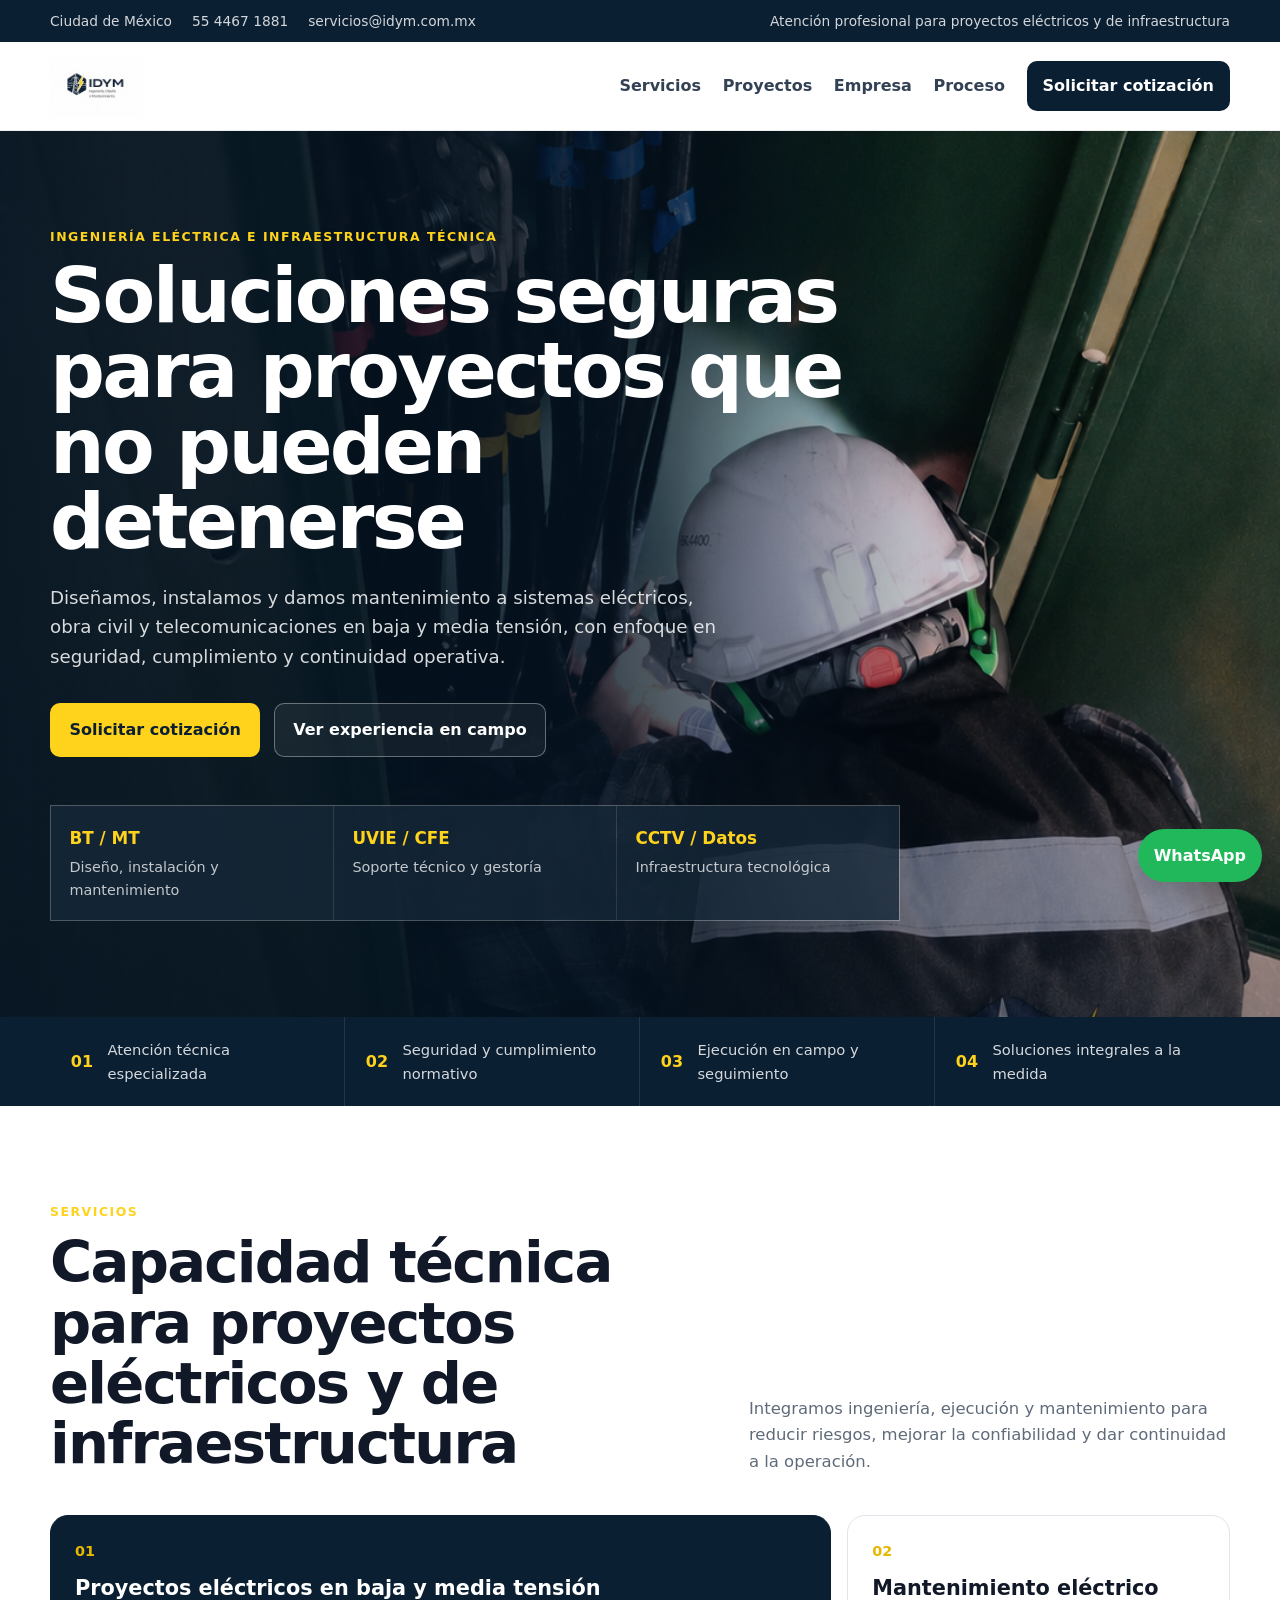
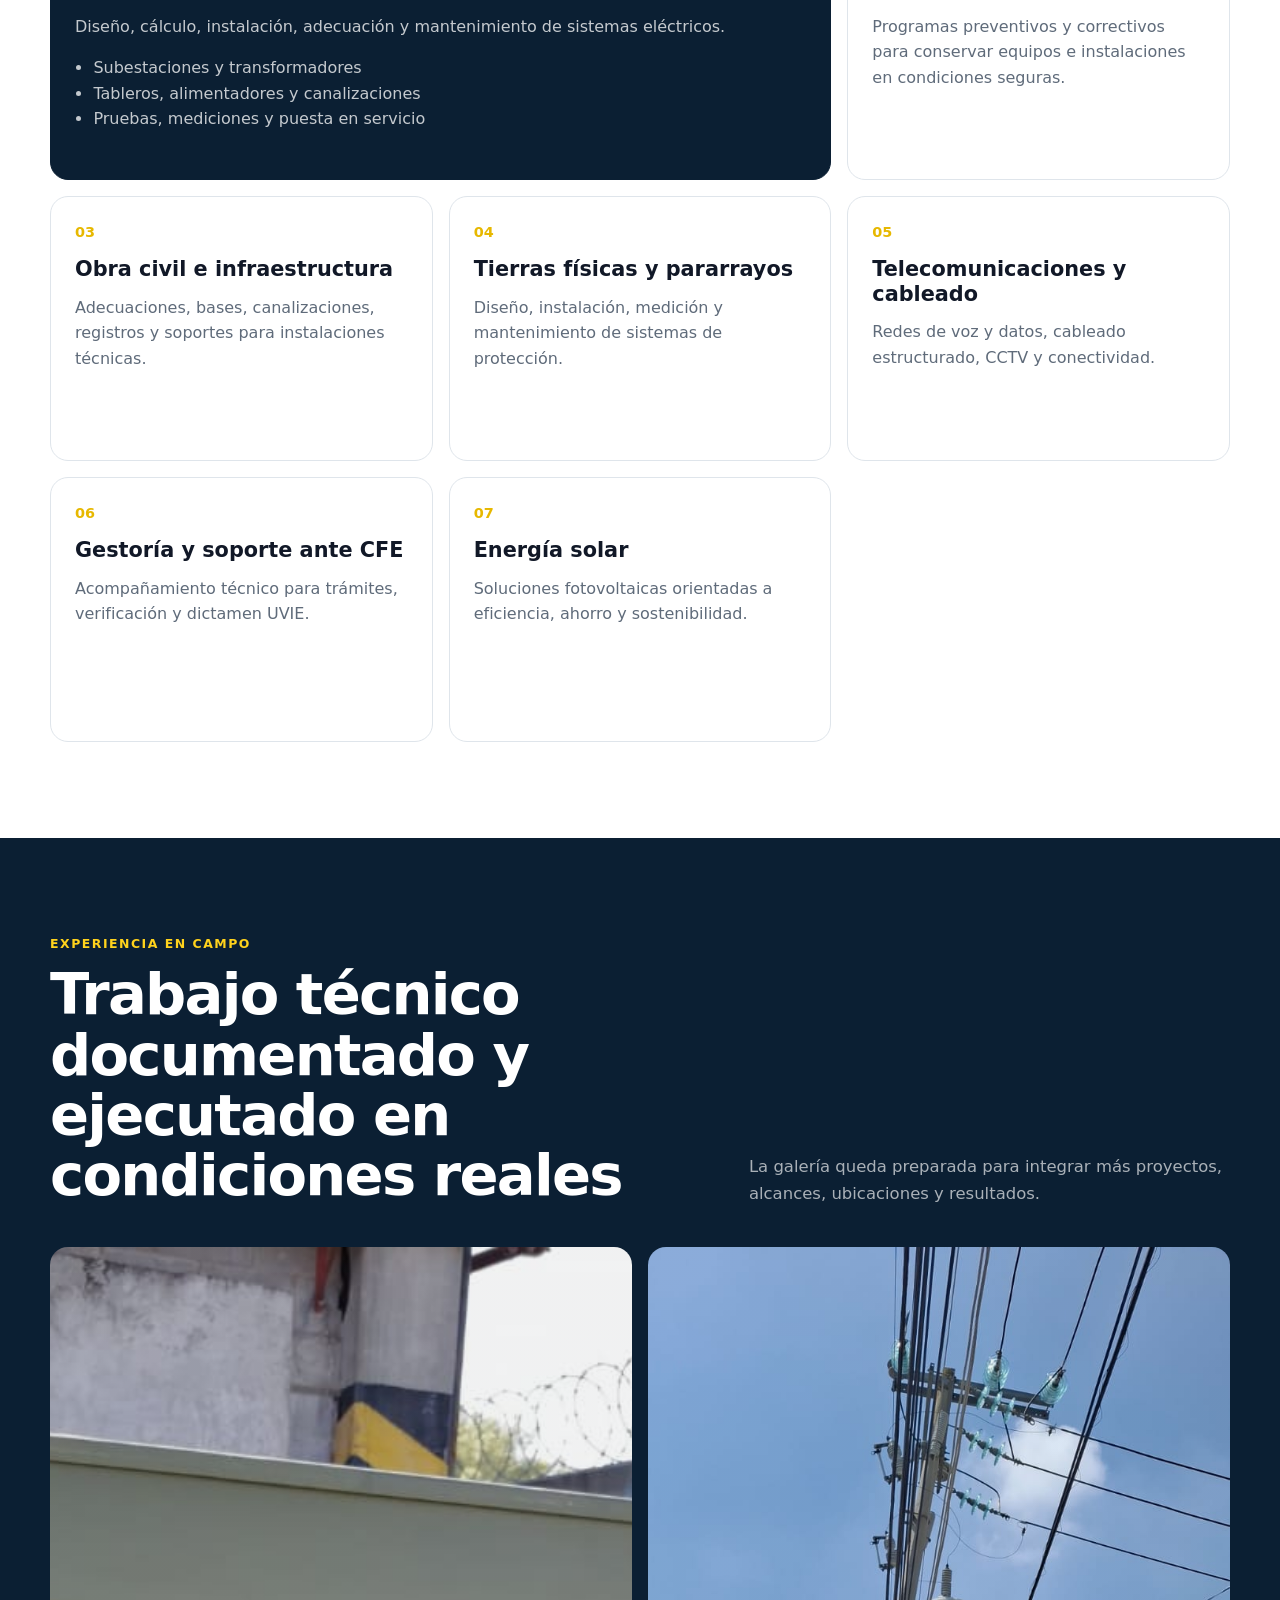
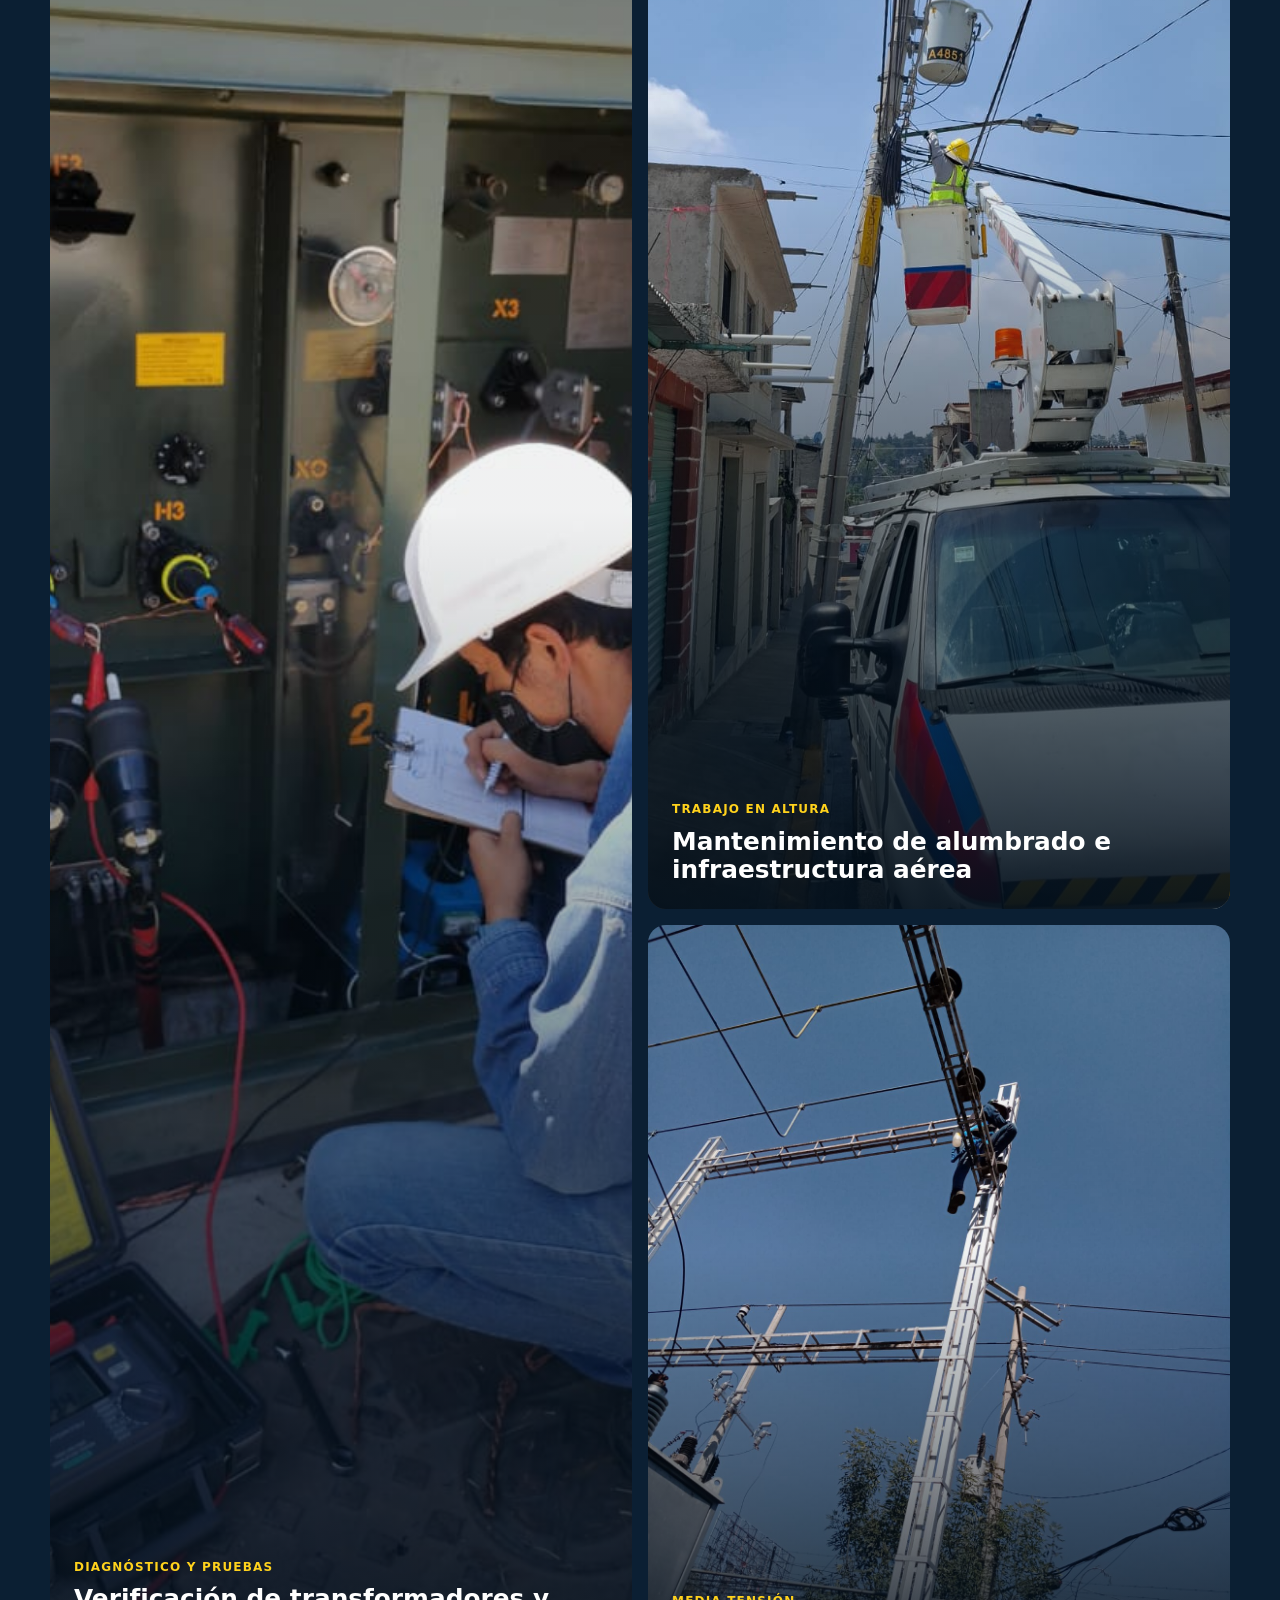
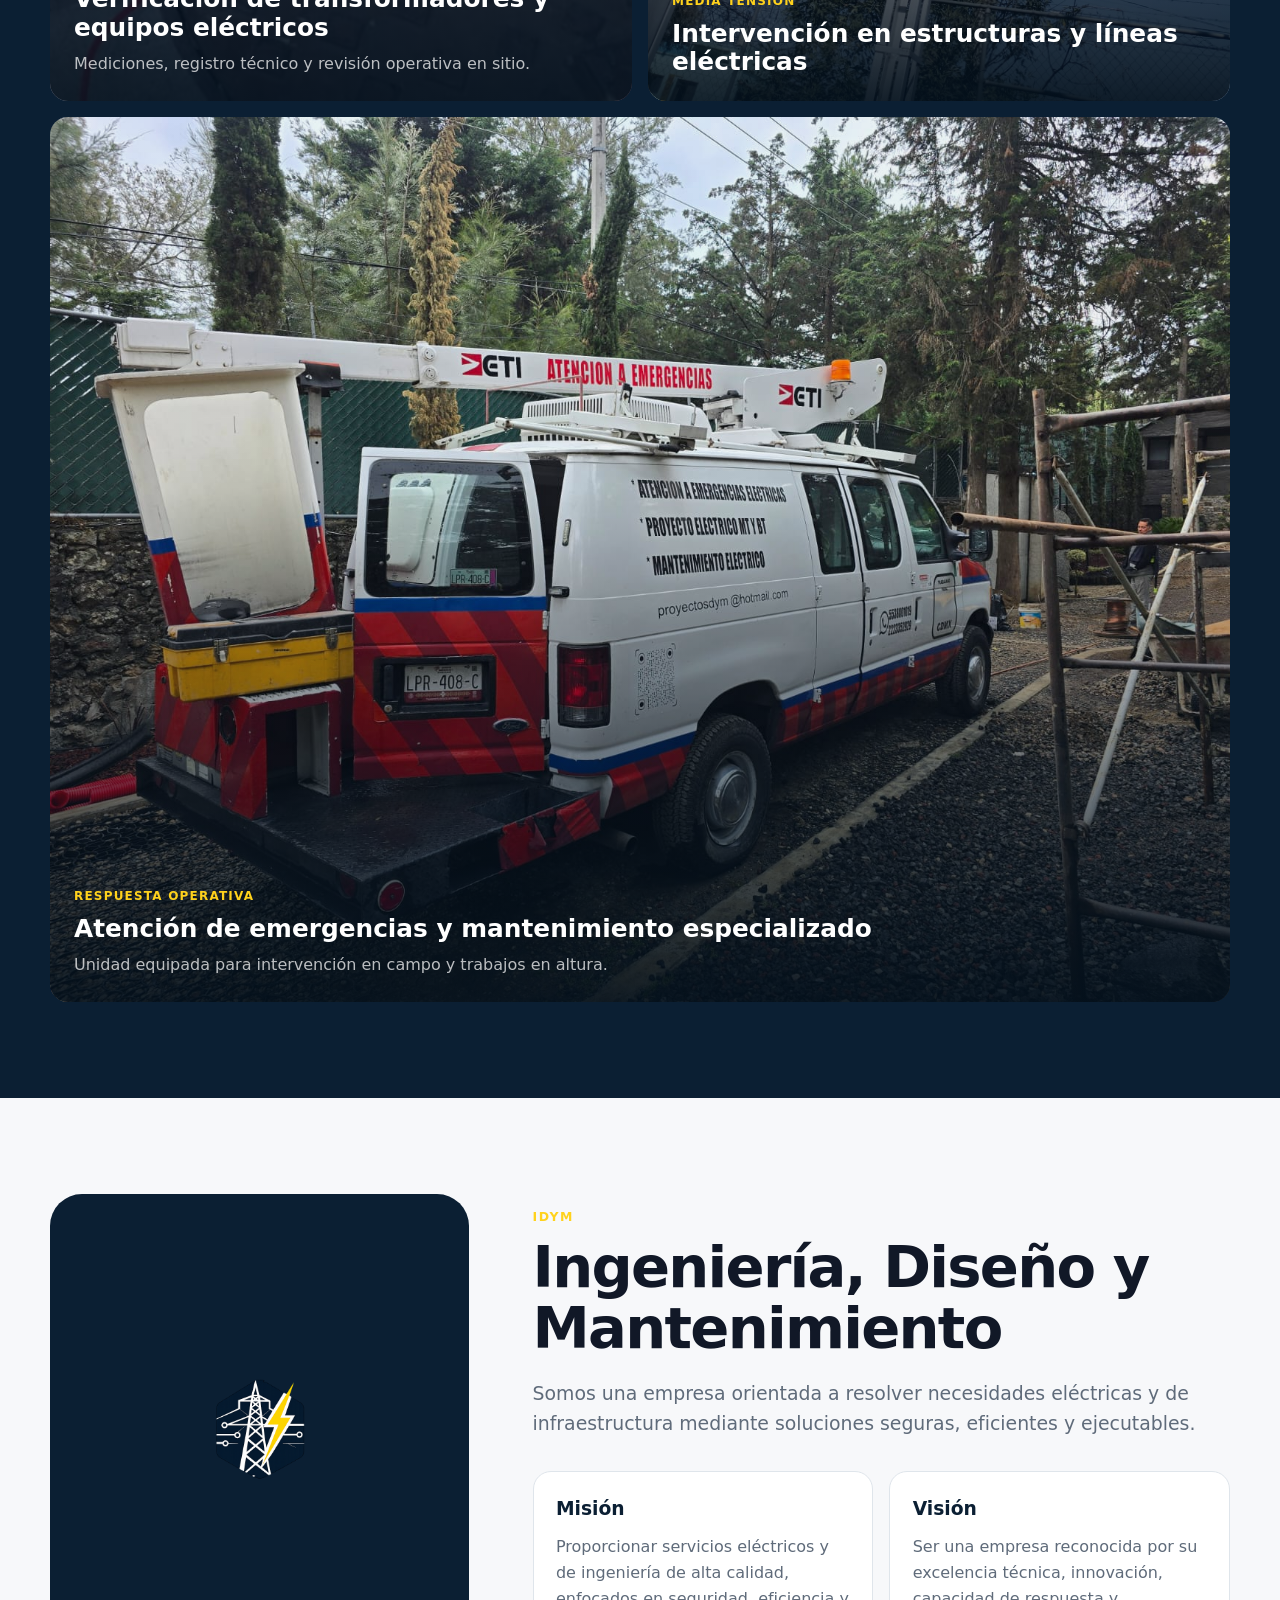
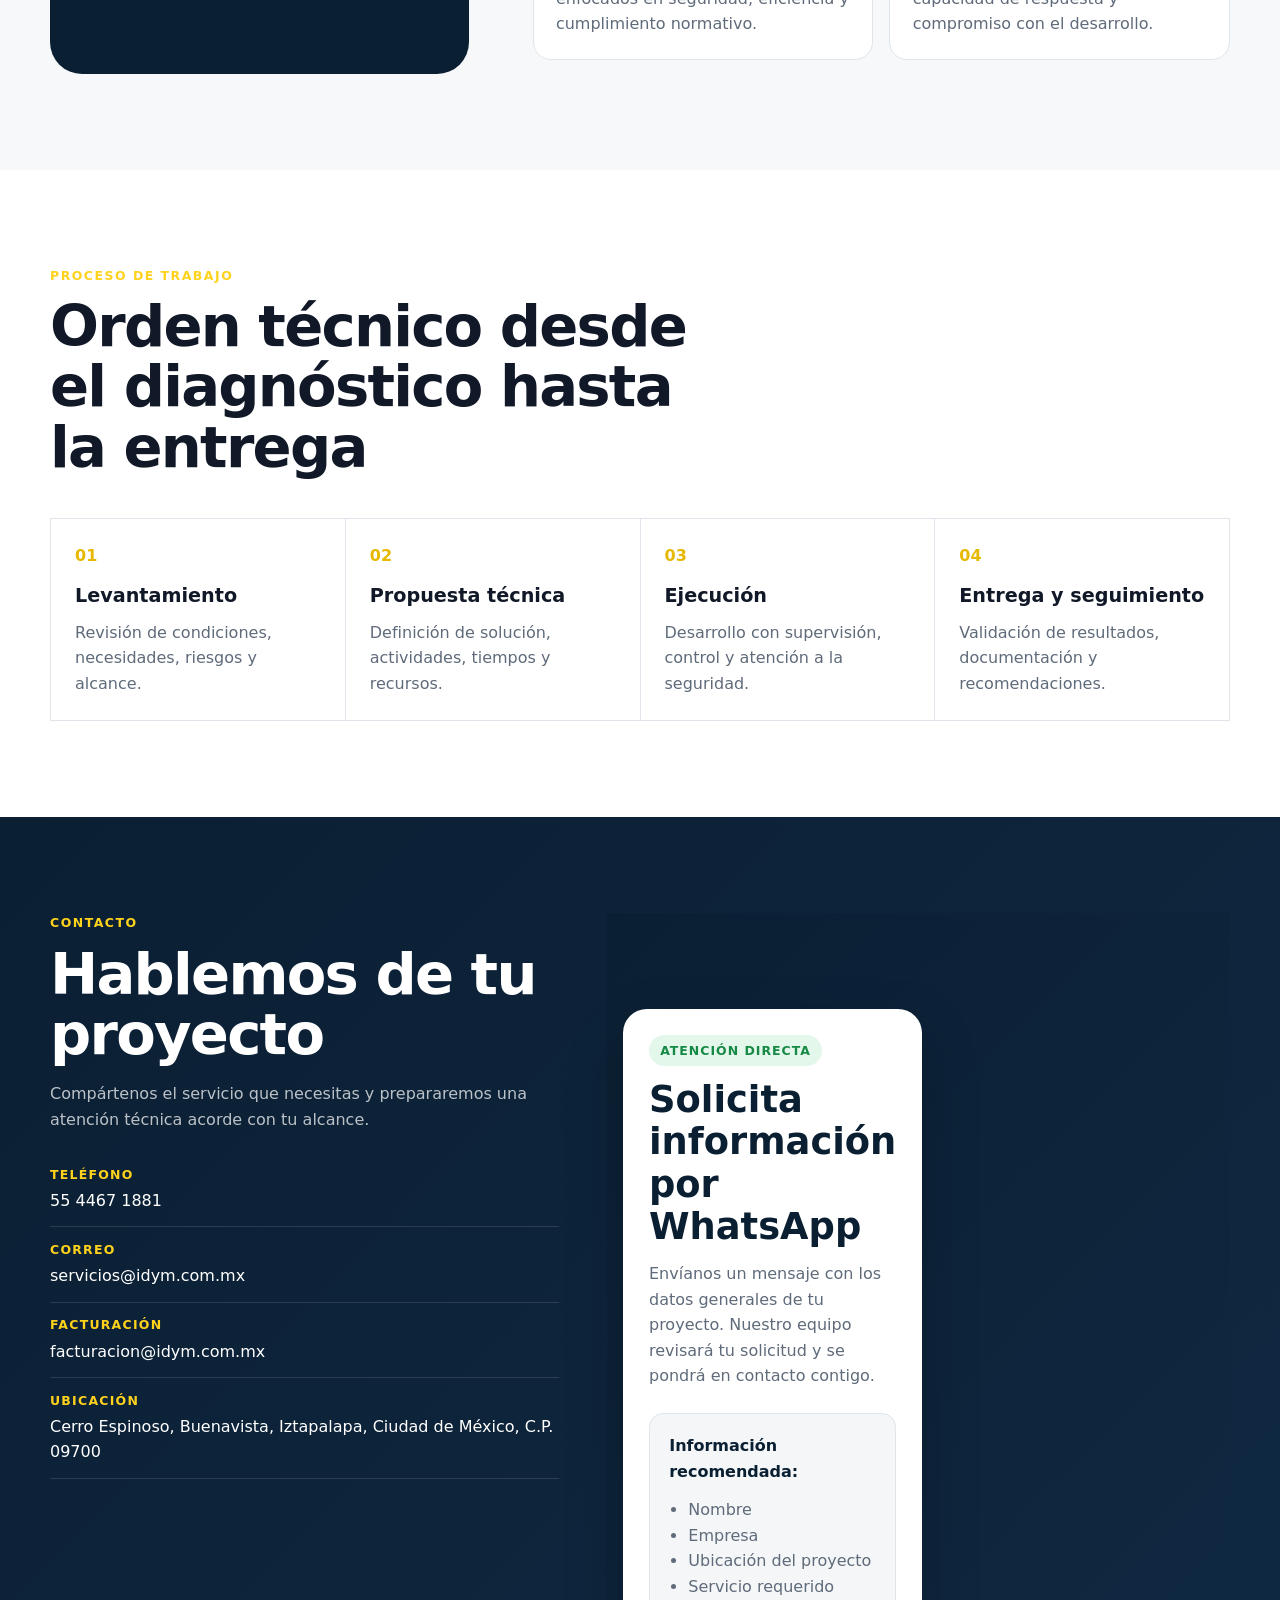
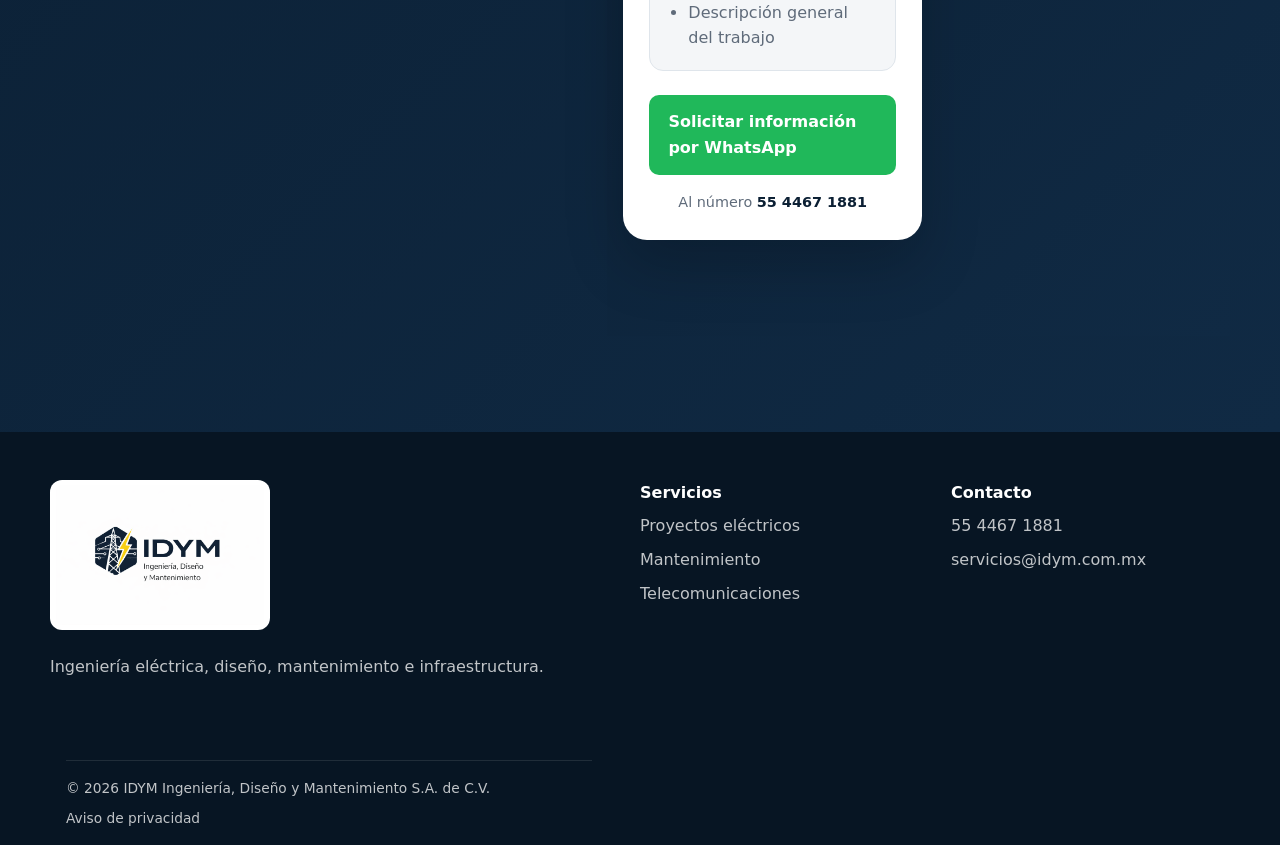
==== commit 588cad61: "Update index.html" ====
--- a/index.html
+++ b/index.html
@@ -191,57 +191,88 @@
         </div>
 
        <section class="contact-section" id="contacto">
-      <div class="container contact-grid">
-        <div class="contact-copy">
-          <p class="eyebrow">Contacto</p>
-          <h2>Hablemos de tu proyecto</h2>
-          <p>Compártenos el servicio que necesitas y prepararemos una atención técnica acorde con tu alcance.</p>
-
-          <div class="contact-details">
-            <a href="tel:+525544671881"><span>Teléfono</span>55 4467 1881</a>
-            <a href="mailto:servicios@idym.com.mx"><span>Correo</span>servicios@idym.com.mx</a>
-            <a href="mailto:facturacion@idym.com.mx"><span>Facturación</span>facturacion@idym.com.mx</a>
-            <div><span>Ubicación</span>Cerro Espinoso, Buenavista, Iztapalapa, Ciudad de México, C.P. 09700</div>
-          </div>
-        </div>
-
-      <div class="contact-card-form whatsapp-contact">
-  <span class="contact-label">Atención directa</span>
-
-  <h3>Solicita información por WhatsApp</h3>
-
-  <p>
-    Envíanos un mensaje con los datos generales de tu proyecto.
-    Nuestro equipo revisará tu solicitud y se pondrá en contacto contigo.
-  </p>
-
-  <div class="whatsapp-template">
-    <strong>Información recomendada:</strong>
-
-    <ul>
-      <li>Nombre</li>
-      <li>Empresa</li>
-      <li>Ubicación del proyecto</li>
-      <li>Servicio requerido</li>
-      <li>Descripción general</li>
-    </ul>
+  <div class="container contact-grid">
+
+    <!-- COLUMNA IZQUIERDA: se conserva una sola vez 
+    <div class="contact-copy">
+      <p class="eyebrow">Contacto</p>
+
+      <h2>Hablemos de tu proyecto</h2>
+
+      <p>
+        Compártenos el servicio que necesitas y prepararemos una atención
+        técnica acorde con tu alcance.
+      </p>
+
+      <div class="contact-details">
+        <a href="tel:+525544671881">
+          <span>Teléfono</span>
+          55 4467 1881
+        </a>
+
+        <a href="mailto:servicios@idym.com.mx">
+          <span>Correo</span>
+          servicios@idym.com.mx
+        </a>
+
+        <a href="mailto:facturacion@idym.com.mx">
+          <span>Facturación</span>
+          facturacion@idym.com.mx
+        </a>
+
+        <div>
+          <span>Ubicación</span>
+          Cerro Espinoso, Buenavista, Iztapalapa,
+          Ciudad de México, C.P. 09700
+        </div>
+      </div>
+    </div>  -->
+
+    <!-- COLUMNA DERECHA: reemplaza al formulario -->
+    <div class="contact-card-form whatsapp-contact">
+      <span class="contact-label">Atención directa</span>
+
+      <h3>Solicita información por WhatsApp</h3>
+
+      <p>
+        Envíanos un mensaje con los datos generales de tu proyecto.
+        Nuestro equipo revisará tu solicitud y se pondrá en contacto contigo.
+      </p>
+
+      <div class="whatsapp-template">
+        <strong>Información recomendada:</strong>
+
+        <ul>
+          <li>Nombre</li>
+          <li>Empresa</li>
+          <li>Ubicación del proyecto</li>
+          <li>Servicio requerido</li>
+          <li>Descripción general del trabajo</li>
+        </ul>
+      </div>
+
+      <a
+        class="button button-whatsapp"
+        href="https://wa.me/525544671881?text=Hola%2C%20me%20gustar%C3%ADa%20solicitar%20informaci%C3%B3n%20sobre%20un%20proyecto.%0A%0ANombre%3A%20%0AEmpresa%3A%20%0AUbicaci%C3%B3n%3A%20%0AServicio%20requerido%3A%20%0ADescripci%C3%B3n%3A%20"
+        target="_blank"
+        rel="noopener noreferrer"
+      >
+        Solicitar información por WhatsApp
+      </a>
+
+      <p class="contact-alternative">
+        Al número 
+        <a href="tel:+525544671881">55 4467 1881</a>
+      </p>
+    </div>
+
   </div>
-
-  <a
-    class="button button-whatsapp"
-    href="https://wa.me/525534484883?text=Hola%2C%20me%20gustar%C3%ADa%20solicitar%20informaci%C3%B3n%20sobre%20un%20proyecto.%0A%0ANombre%3A%20%0AEmpresa%3A%20%0AUbicaci%C3%B3n%3A%20%0AServicio%20requerido%3A%20%0ADescripci%C3%B3n%3A%20"
-    target="_blank"
-    rel="noopener noreferrer"
-  >
-    Contactar por WhatsApp
-  </a>
-
-  <p class="contact-alternative">
-    También puedes llamar al
-    <a href="tel:+525534484883">55 34484883</a>
-  </p>
-</div>
-    </section>
+</section>
+
+
+
+
+
   </main>
 
   <footer class="site-footer">
--- a/css/styles.css
+++ b/css/styles.css
@@ -162,3 +162,73 @@
 @media(prefers-reduced-motion:reduce){
   *,*::before,*::after{scroll-behavior:auto!important;transition:none!important}
 }
+.whatsapp-contact {
+  display: flex;
+  flex-direction: column;
+  justify-content: center;
+}
+
+.contact-label {
+  display: inline-block;
+  width: fit-content;
+  margin-bottom: .8rem;
+  padding: .35rem .7rem;
+  border-radius: 999px;
+  background: rgba(32, 184, 90, .12);
+  color: #168a45;
+  font-size: .78rem;
+  font-weight: 800;
+  letter-spacing: .08em;
+  text-transform: uppercase;
+}
+
+.whatsapp-contact h3 {
+  margin: 0 0 .8rem;
+  font-size: clamp(1.7rem, 3vw, 2.3rem);
+  line-height: 1.15;
+  color: var(--navy);
+}
+
+.whatsapp-contact > p {
+  margin: 0;
+  color: var(--muted);
+}
+
+.whatsapp-template {
+  margin: 1.5rem 0;
+  padding: 1.2rem;
+  border: 1px solid var(--line);
+  border-radius: 14px;
+  background: var(--soft);
+}
+
+.whatsapp-template strong {
+  color: var(--navy);
+}
+
+.whatsapp-template ul {
+  margin: .8rem 0 0;
+  padding-left: 1.2rem;
+  color: var(--muted);
+}
+
+.button-whatsapp {
+  width: 100%;
+  background: #20b85a;
+  color: #ffffff;
+}
+
+.button-whatsapp:hover {
+  background: #18994a;
+}
+
+.contact-alternative {
+  margin-top: 1rem !important;
+  text-align: center;
+  font-size: .9rem;
+}
+
+.contact-alternative a {
+  color: var(--navy);
+  font-weight: 800;
+}
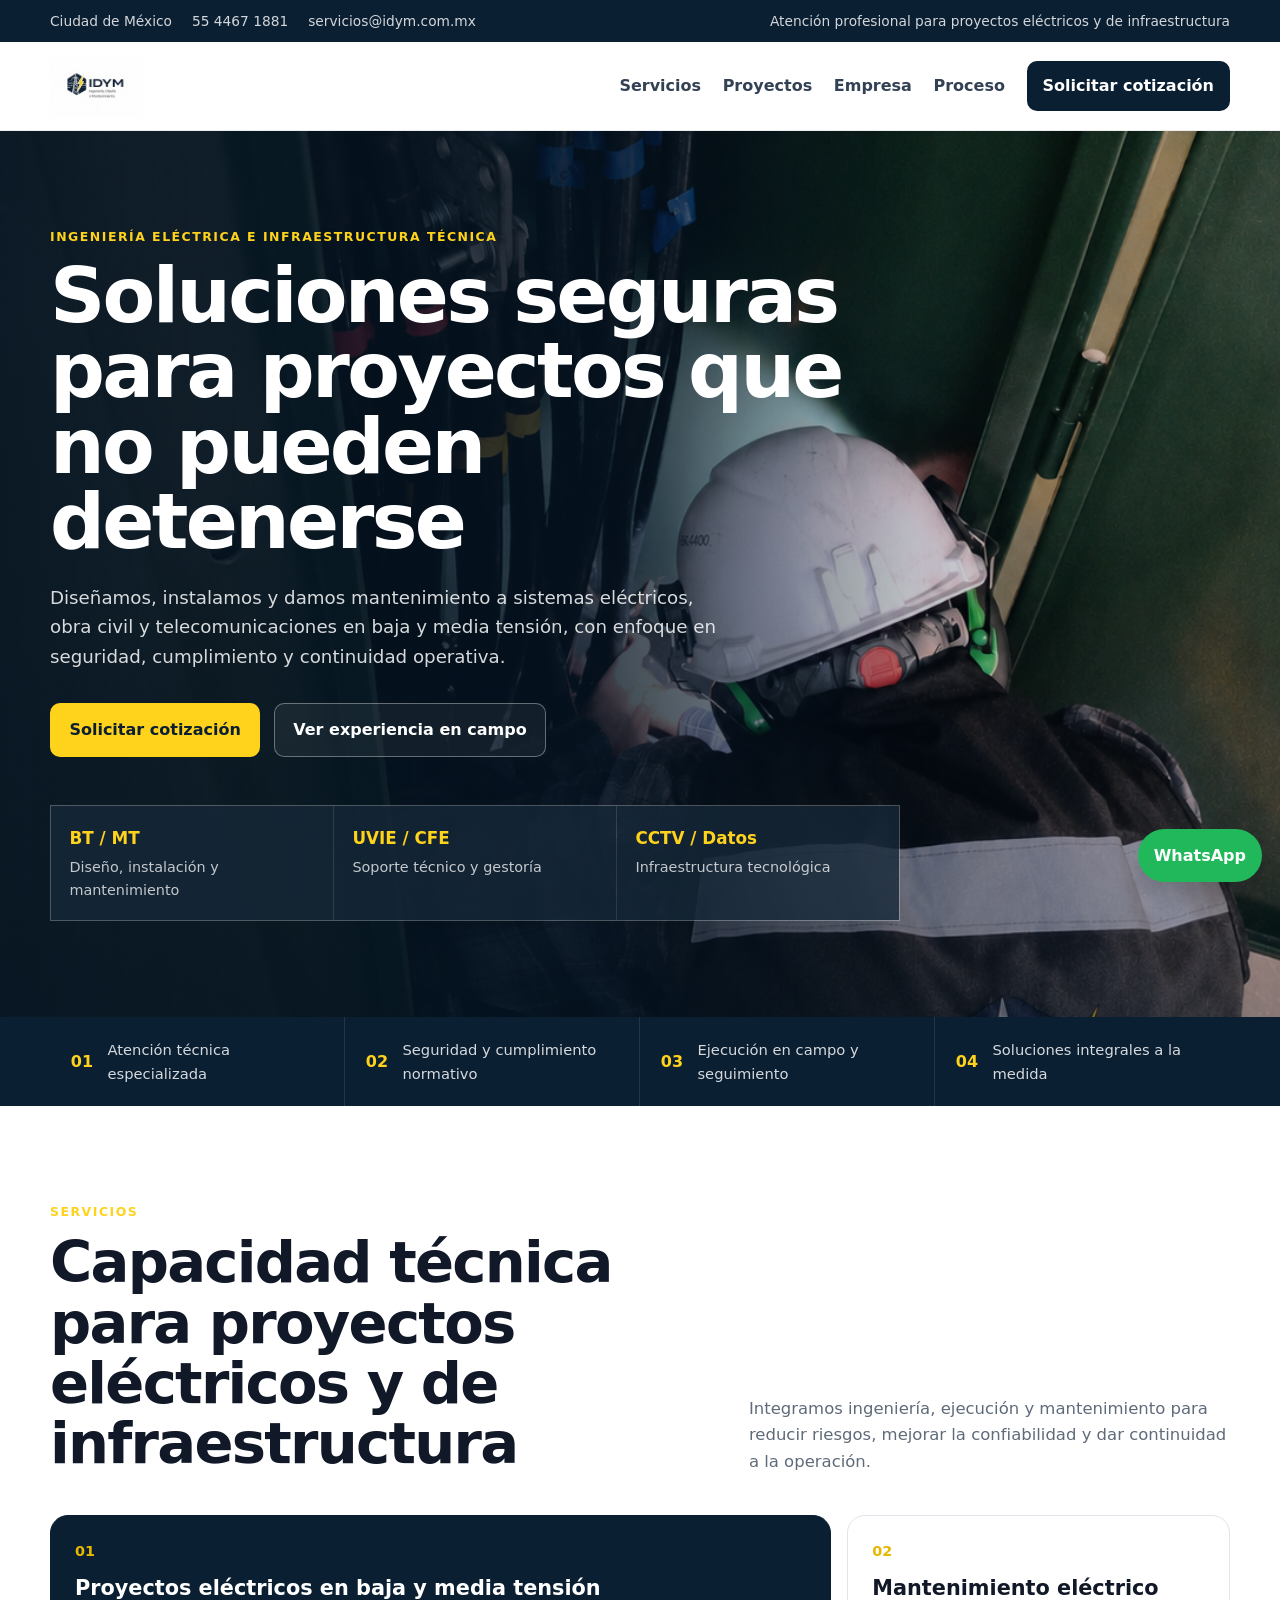
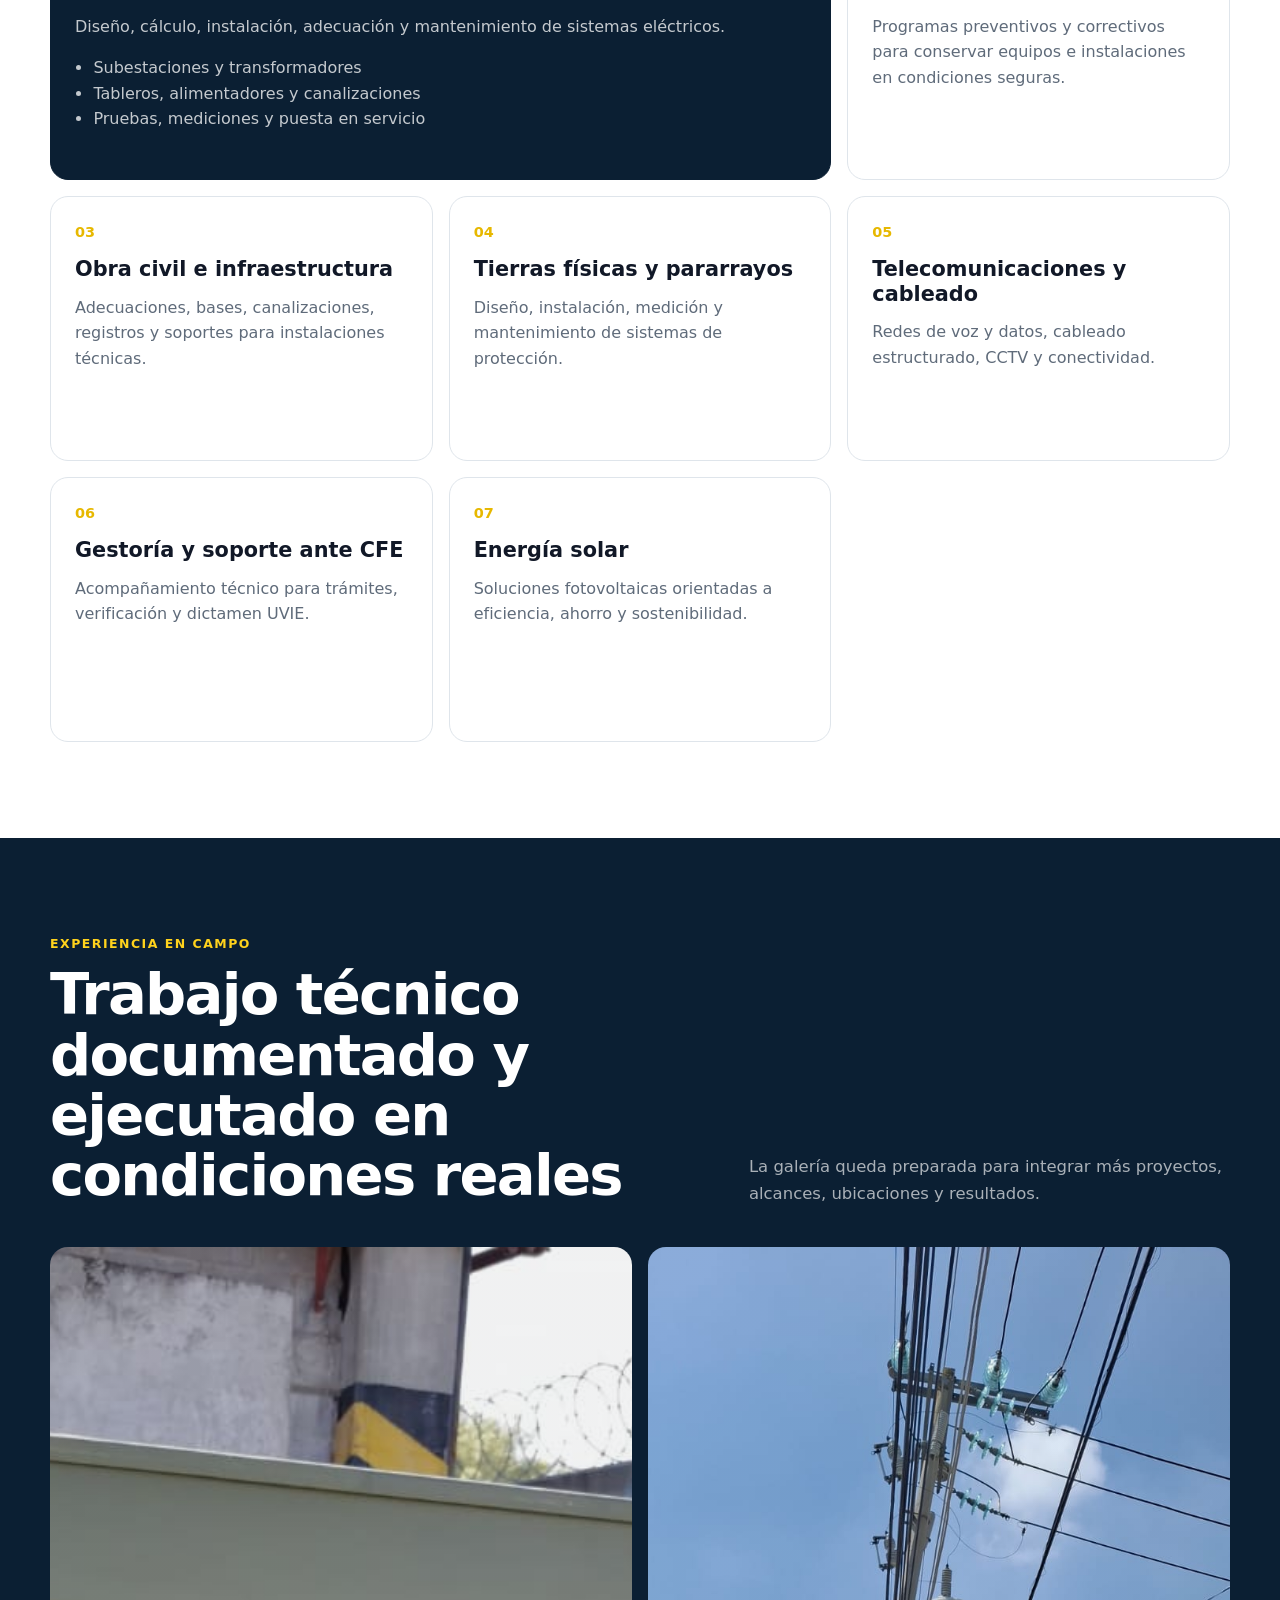
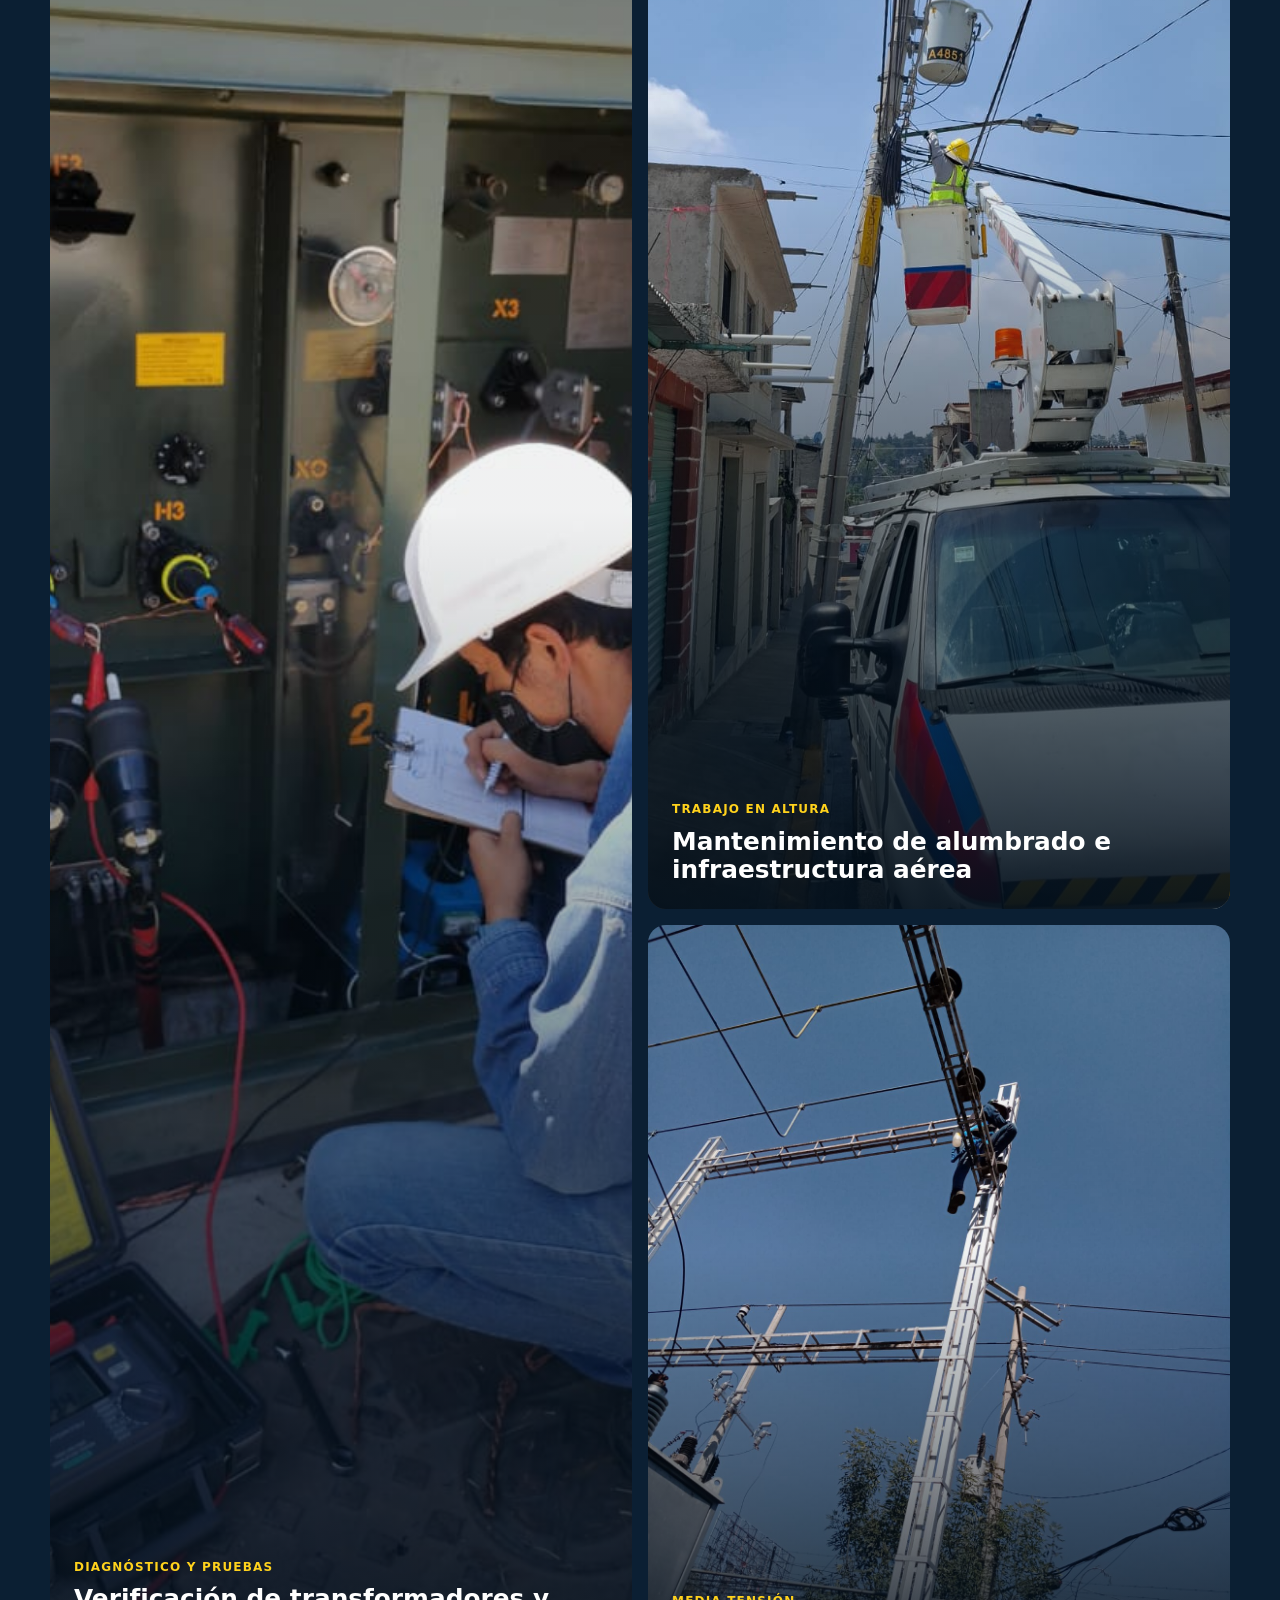
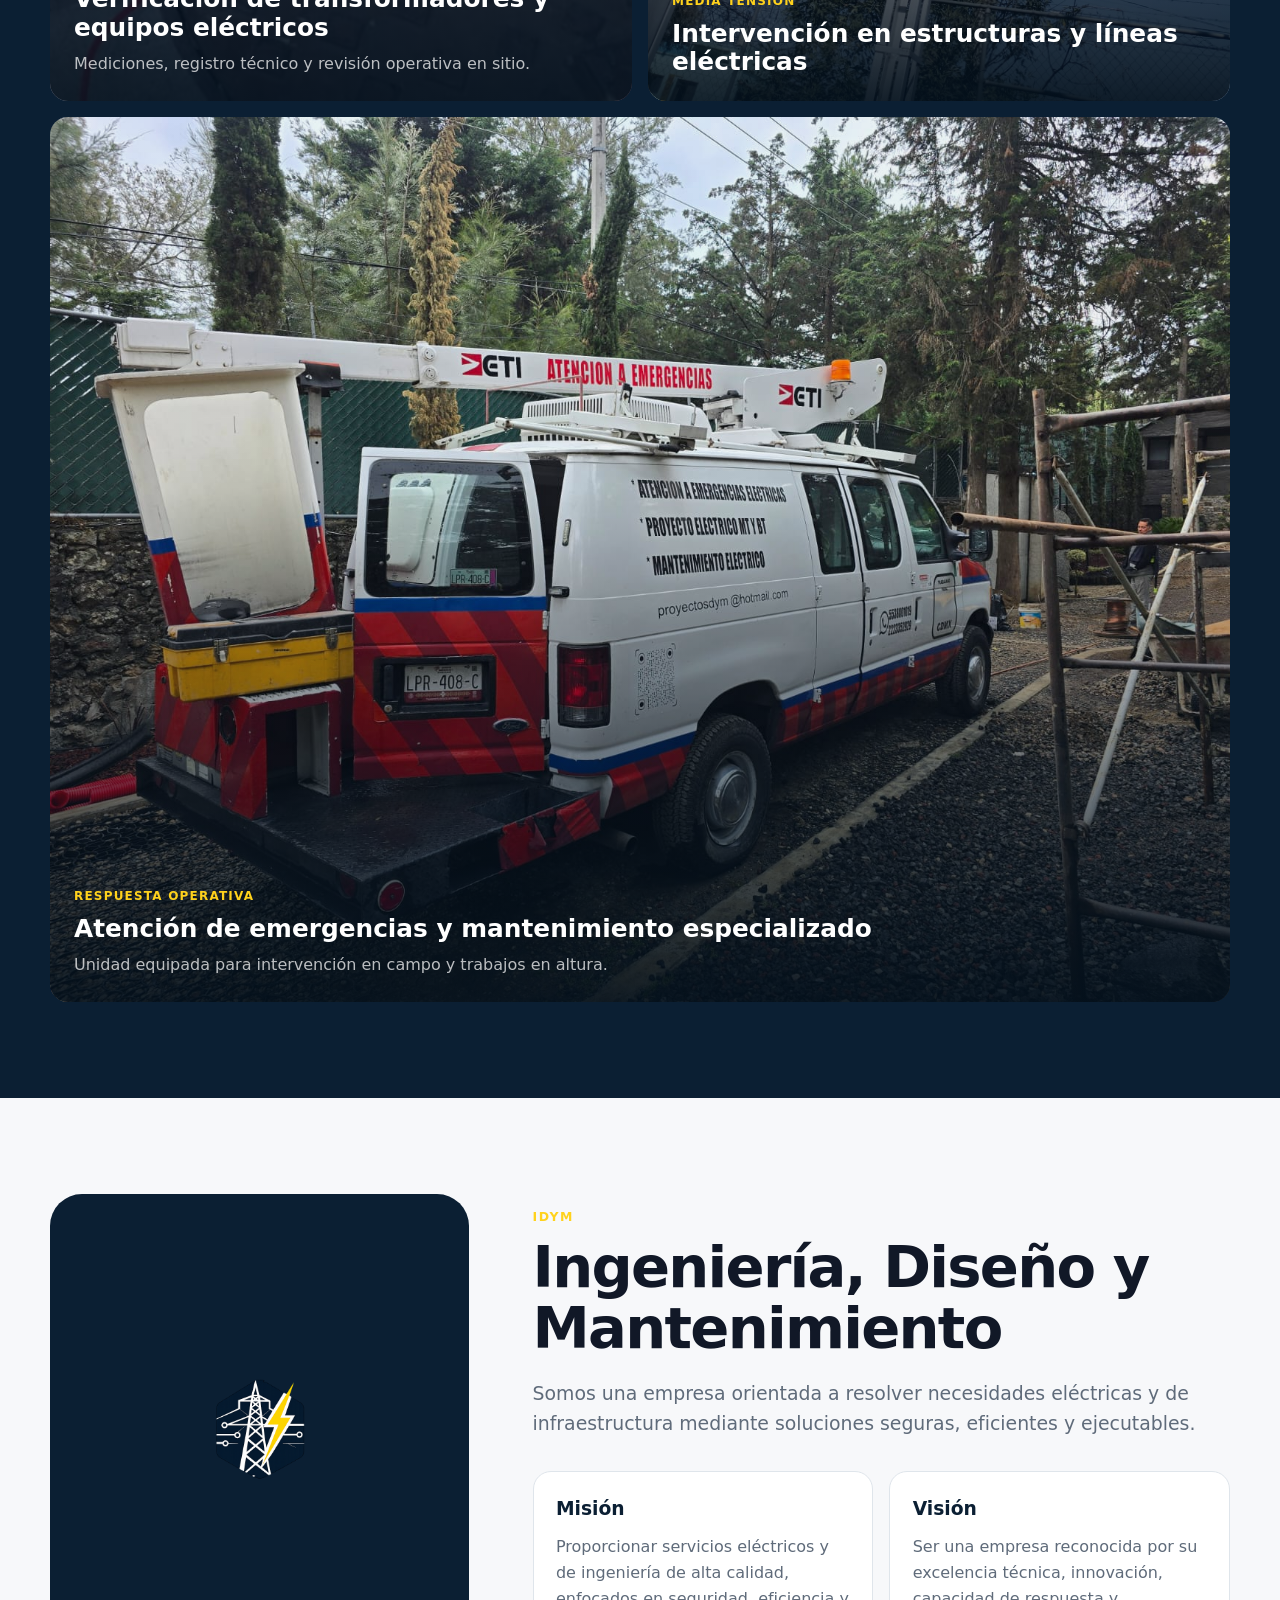
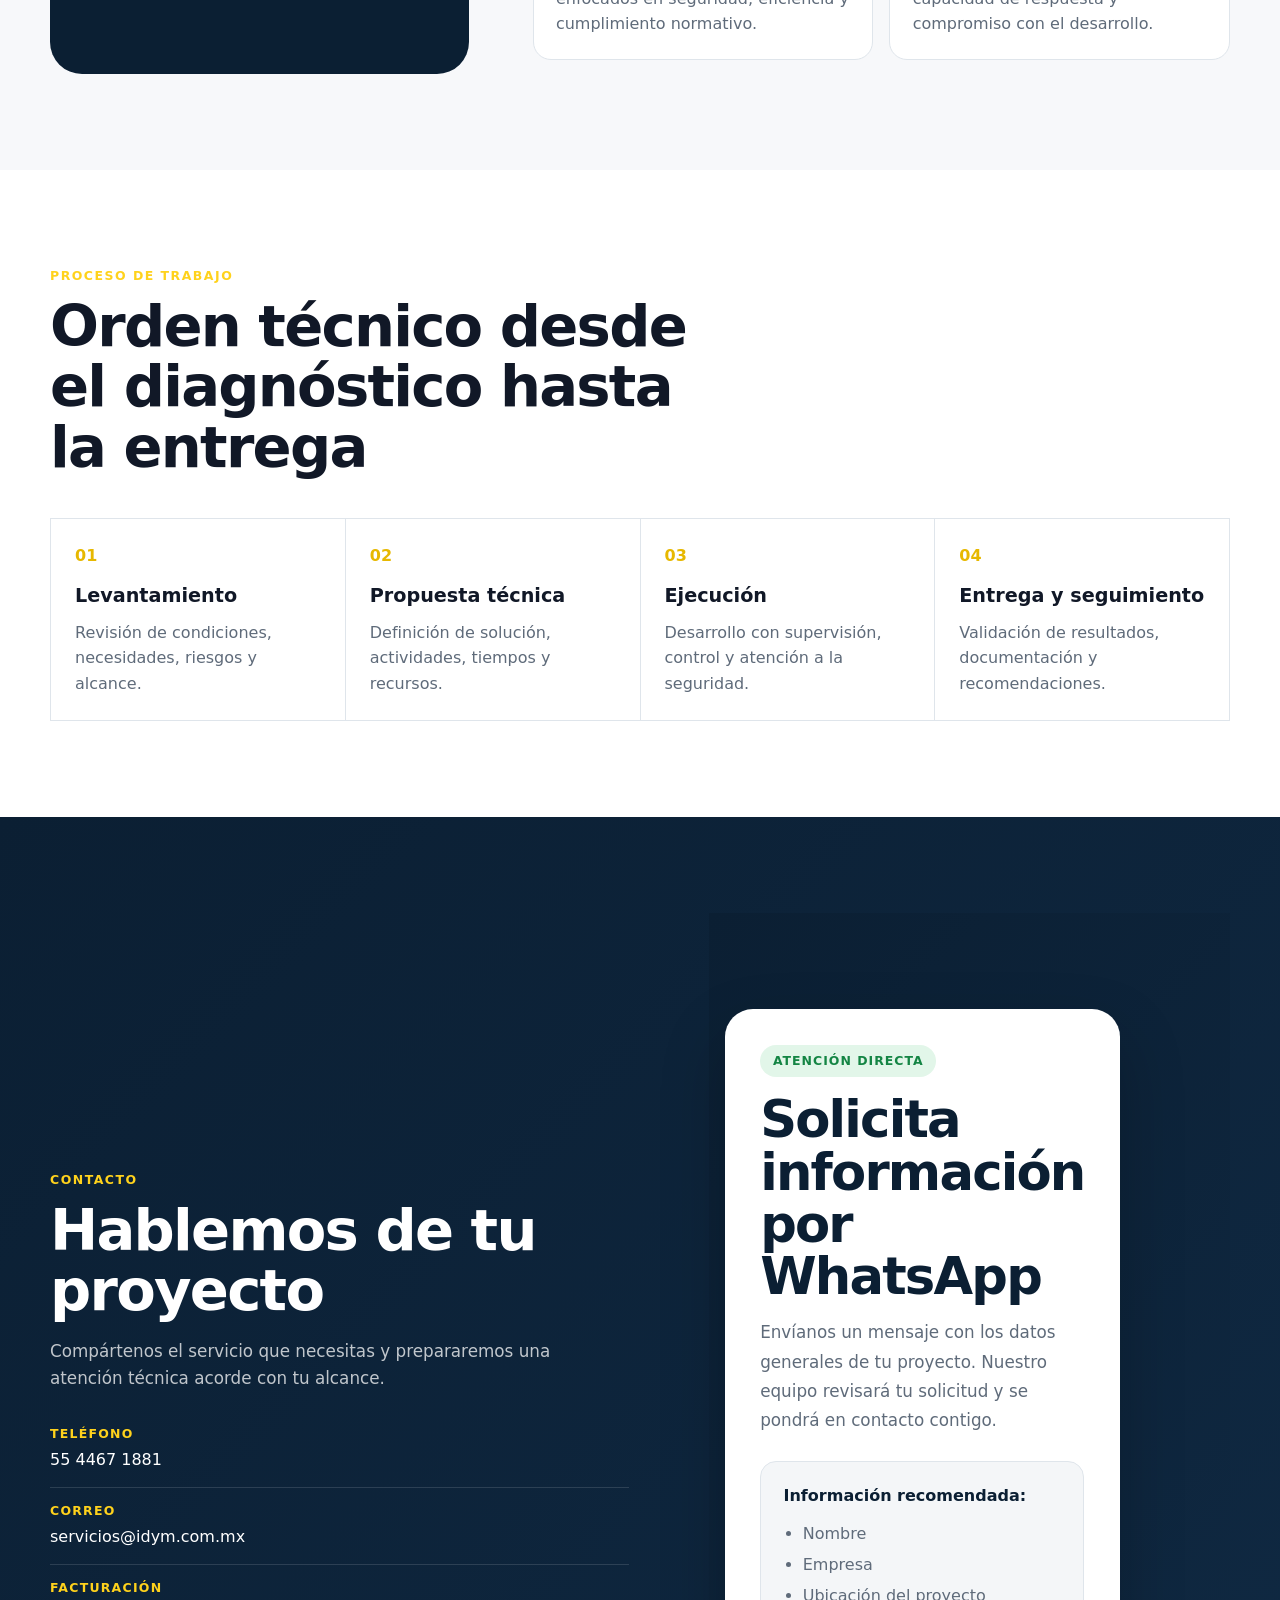
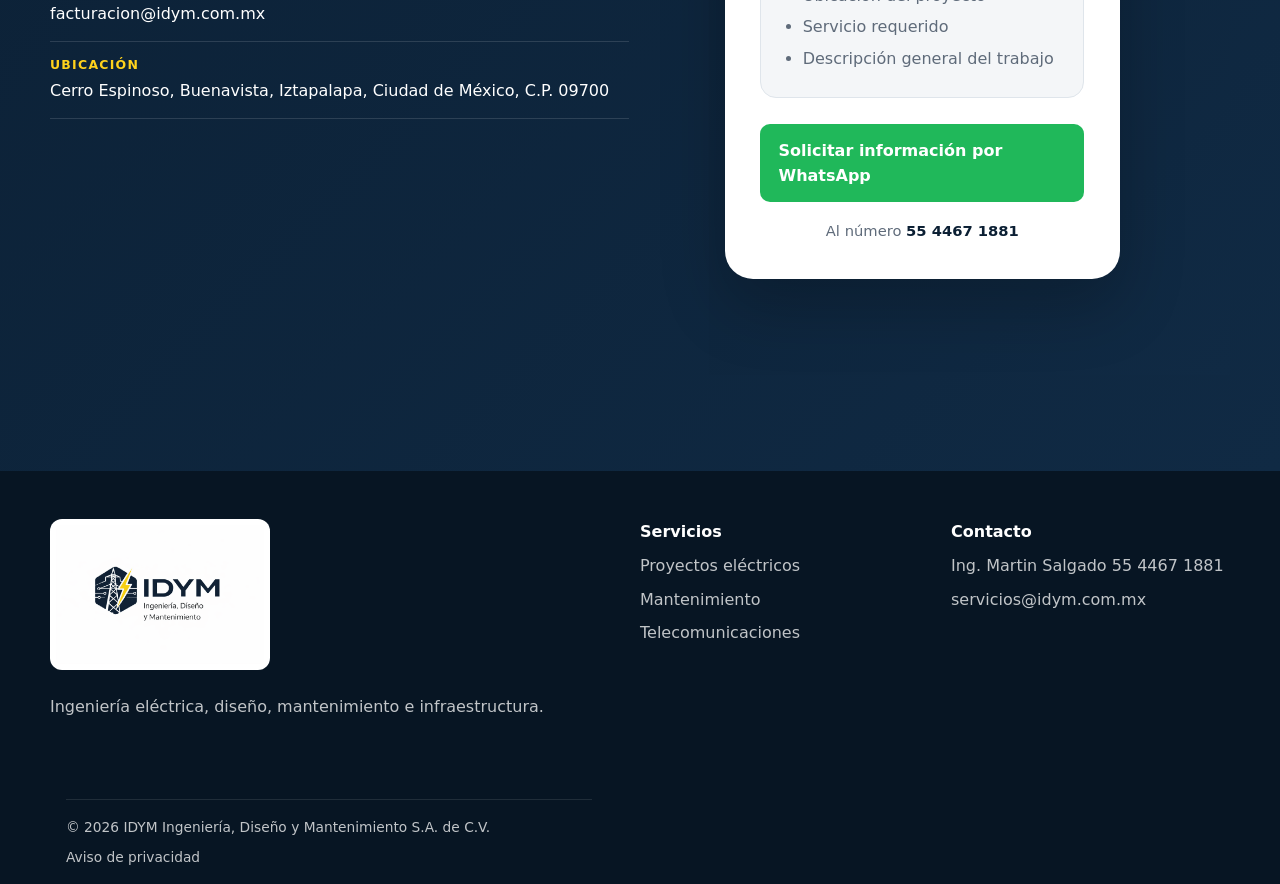
==== commit fd59f137: "Update index.html" ====
--- a/index.html
+++ b/index.html
@@ -279,7 +279,7 @@
     <div class="container footer-grid">
       <div><img src="assets/logo-full.png" alt="IDYM"><p>Ingeniería eléctrica, diseño, mantenimiento e infraestructura.</p></div>
       <div><strong>Servicios</strong><a href="#servicios">Proyectos eléctricos</a><a href="#servicios">Mantenimiento</a><a href="#servicios">Telecomunicaciones</a></div>
-      <div><strong>Contacto</strong><a href="tel:+525544671881">55 4467 1881</a><a href="mailto:servicios@idym.com.mx">servicios@idym.com.mx</a></div>
+      <div><strong>Contacto</strong><a href="tel:+525544671881">Ing. Martin Salgado 55 4467 1881</a><a href="mailto:servicios@idym.com.mx">servicios@idym.com.mx</a></div>
     <div class="container footer-bottom">
       <span>© 2026 IDYM Ingeniería, Diseño y Mantenimiento S.A. de C.V.</span>
       <a href="#">Aviso de privacidad</a>
--- a/css/styles.css
+++ b/css/styles.css
@@ -162,6 +162,74 @@
 @media(prefers-reduced-motion:reduce){
   *,*::before,*::after{scroll-behavior:auto!important;transition:none!important}
 }
+
+/* =========================================================
+   SECCIÓN DE CONTACTO
+   ========================================================= */
+
+.contact-section {
+  background:
+    linear-gradient(
+      135deg,
+      var(--navy),
+      var(--navy-2)
+    );
+  color: #ffffff;
+  padding: 6rem 0;
+}
+
+.contact-grid {
+  display: grid;
+  grid-template-columns: 1fr 0.9fr;
+  gap: 5rem;
+  align-items: center;
+}
+
+.contact-copy > p:not(.eyebrow) {
+  color: rgba(255, 255, 255, 0.74);
+  max-width: 560px;
+  font-size: 1.05rem;
+}
+
+.contact-details {
+  display: grid;
+  gap: 0.8rem;
+  margin-top: 2rem;
+}
+
+.contact-details a,
+.contact-details div {
+  display: grid;
+  gap: 0.2rem;
+  padding-bottom: 0.9rem;
+  border-bottom: 1px solid rgba(255, 255, 255, 0.13);
+}
+
+.contact-details span {
+  color: var(--yellow);
+  font-size: 0.78rem;
+  text-transform: uppercase;
+  letter-spacing: 0.1em;
+  font-weight: 800;
+}
+
+/* =========================================================
+   TARJETA DE WHATSAPP
+   ========================================================= */
+
+.contact-card-form {
+  width: 100%;
+  max-width: 560px;
+  margin-left: auto;
+  padding: 2.2rem;
+
+  background: #ffffff;
+  color: var(--ink);
+
+  border-radius: 28px;
+  box-shadow: 0 28px 65px rgba(0, 0, 0, 0.22);
+}
+
 .whatsapp-contact {
   display: flex;
   flex-direction: column;
@@ -169,53 +237,84 @@
 }
 
 .contact-label {
-  display: inline-block;
+  display: inline-flex;
   width: fit-content;
-  margin-bottom: .8rem;
-  padding: .35rem .7rem;
+
+  margin-bottom: 1rem;
+  padding: 0.4rem 0.8rem;
+
   border-radius: 999px;
-  background: rgba(32, 184, 90, .12);
-  color: #168a45;
-  font-size: .78rem;
-  font-weight: 800;
-  letter-spacing: .08em;
+
+  background: rgba(32, 184, 90, 0.13);
+  color: #148544;
+
+  font-size: 0.78rem;
+  font-weight: 850;
+  letter-spacing: 0.08em;
   text-transform: uppercase;
 }
 
 .whatsapp-contact h3 {
-  margin: 0 0 .8rem;
-  font-size: clamp(1.7rem, 3vw, 2.3rem);
-  line-height: 1.15;
+  margin: 0 0 1rem;
+
+  max-width: 430px;
+
   color: var(--navy);
+
+  font-size: clamp(2.2rem, 4vw, 3.3rem);
+  line-height: 1.02;
+  letter-spacing: -0.035em;
 }
 
 .whatsapp-contact > p {
   margin: 0;
+
+  max-width: 440px;
+
   color: var(--muted);
+
+  font-size: 1.05rem;
+  line-height: 1.75;
 }
 
 .whatsapp-template {
-  margin: 1.5rem 0;
-  padding: 1.2rem;
+  margin: 1.6rem 0;
+  padding: 1.3rem 1.4rem;
+
   border: 1px solid var(--line);
-  border-radius: 14px;
+  border-radius: 16px;
+
   background: var(--soft);
 }
 
 .whatsapp-template strong {
+  display: block;
+  margin-bottom: 0.75rem;
+
   color: var(--navy);
+  font-size: 1rem;
 }
 
 .whatsapp-template ul {
-  margin: .8rem 0 0;
+  margin: 0;
   padding-left: 1.2rem;
+
   color: var(--muted);
+}
+
+.whatsapp-template li {
+  margin-bottom: 0.35rem;
 }
 
 .button-whatsapp {
   width: 100%;
+
   background: #20b85a;
   color: #ffffff;
+
+  border: 0;
+
+  font-size: 1rem;
 }
 
 .button-whatsapp:hover {
@@ -224,11 +323,55 @@
 
 .contact-alternative {
   margin-top: 1rem !important;
+
   text-align: center;
-  font-size: .9rem;
+
+  color: var(--muted) !important;
+
+  font-size: 0.92rem !important;
 }
 
 .contact-alternative a {
   color: var(--navy);
-  font-weight: 800;
-}
+  font-weight: 850;
+}
+
+/* =========================================================
+   RESPONSIVE DE CONTACTO
+   ========================================================= */
+
+@media (max-width: 980px) {
+  .contact-grid {
+    grid-template-columns: 1fr;
+    gap: 3rem;
+  }
+
+  .contact-card-form {
+    max-width: 100%;
+    margin-left: 0;
+  }
+}
+
+@media (max-width: 700px) {
+  .contact-section {
+    padding: 4.5rem 0;
+  }
+
+  .contact-grid {
+    gap: 2rem;
+  }
+
+  .contact-card-form {
+    padding: 1.5rem;
+    border-radius: 22px;
+  }
+
+  .whatsapp-contact h3 {
+    max-width: none;
+    font-size: clamp(2rem, 10vw, 2.8rem);
+  }
+
+  .whatsapp-contact > p {
+    max-width: none;
+  }
+}
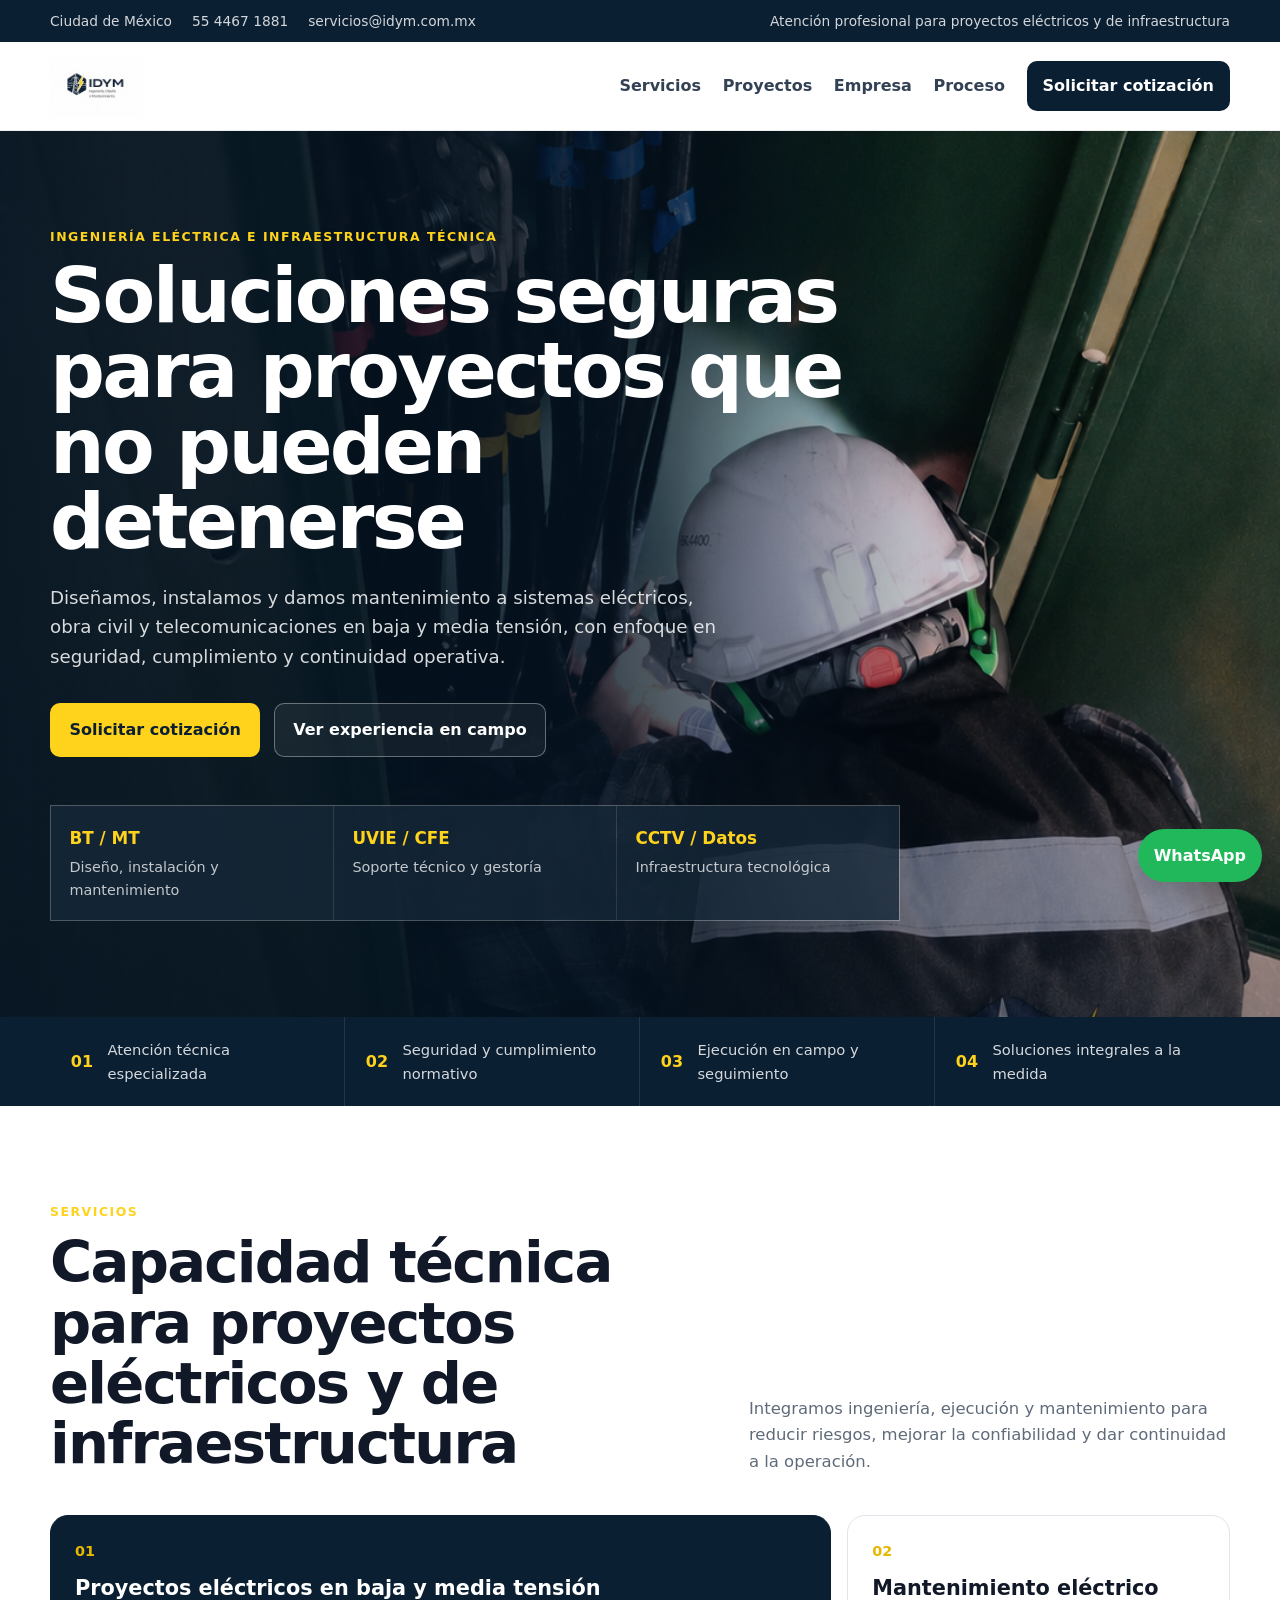
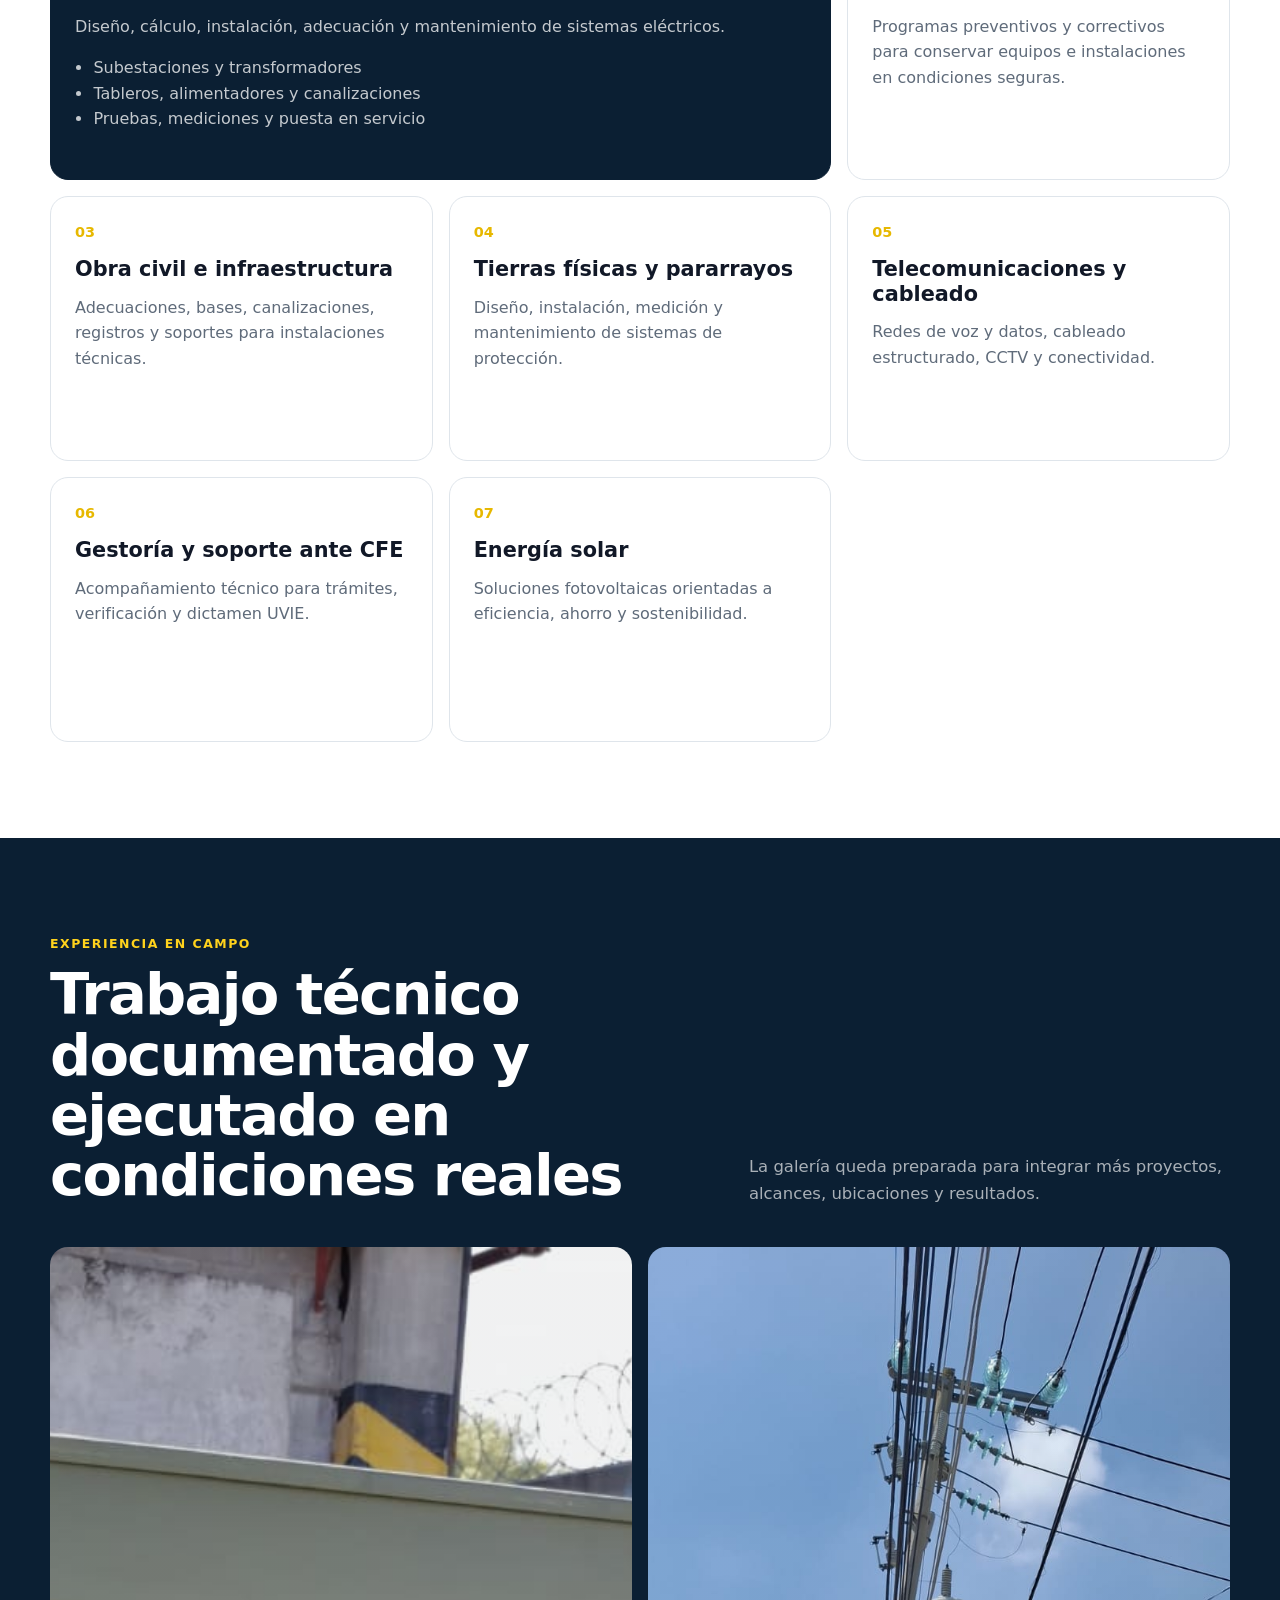
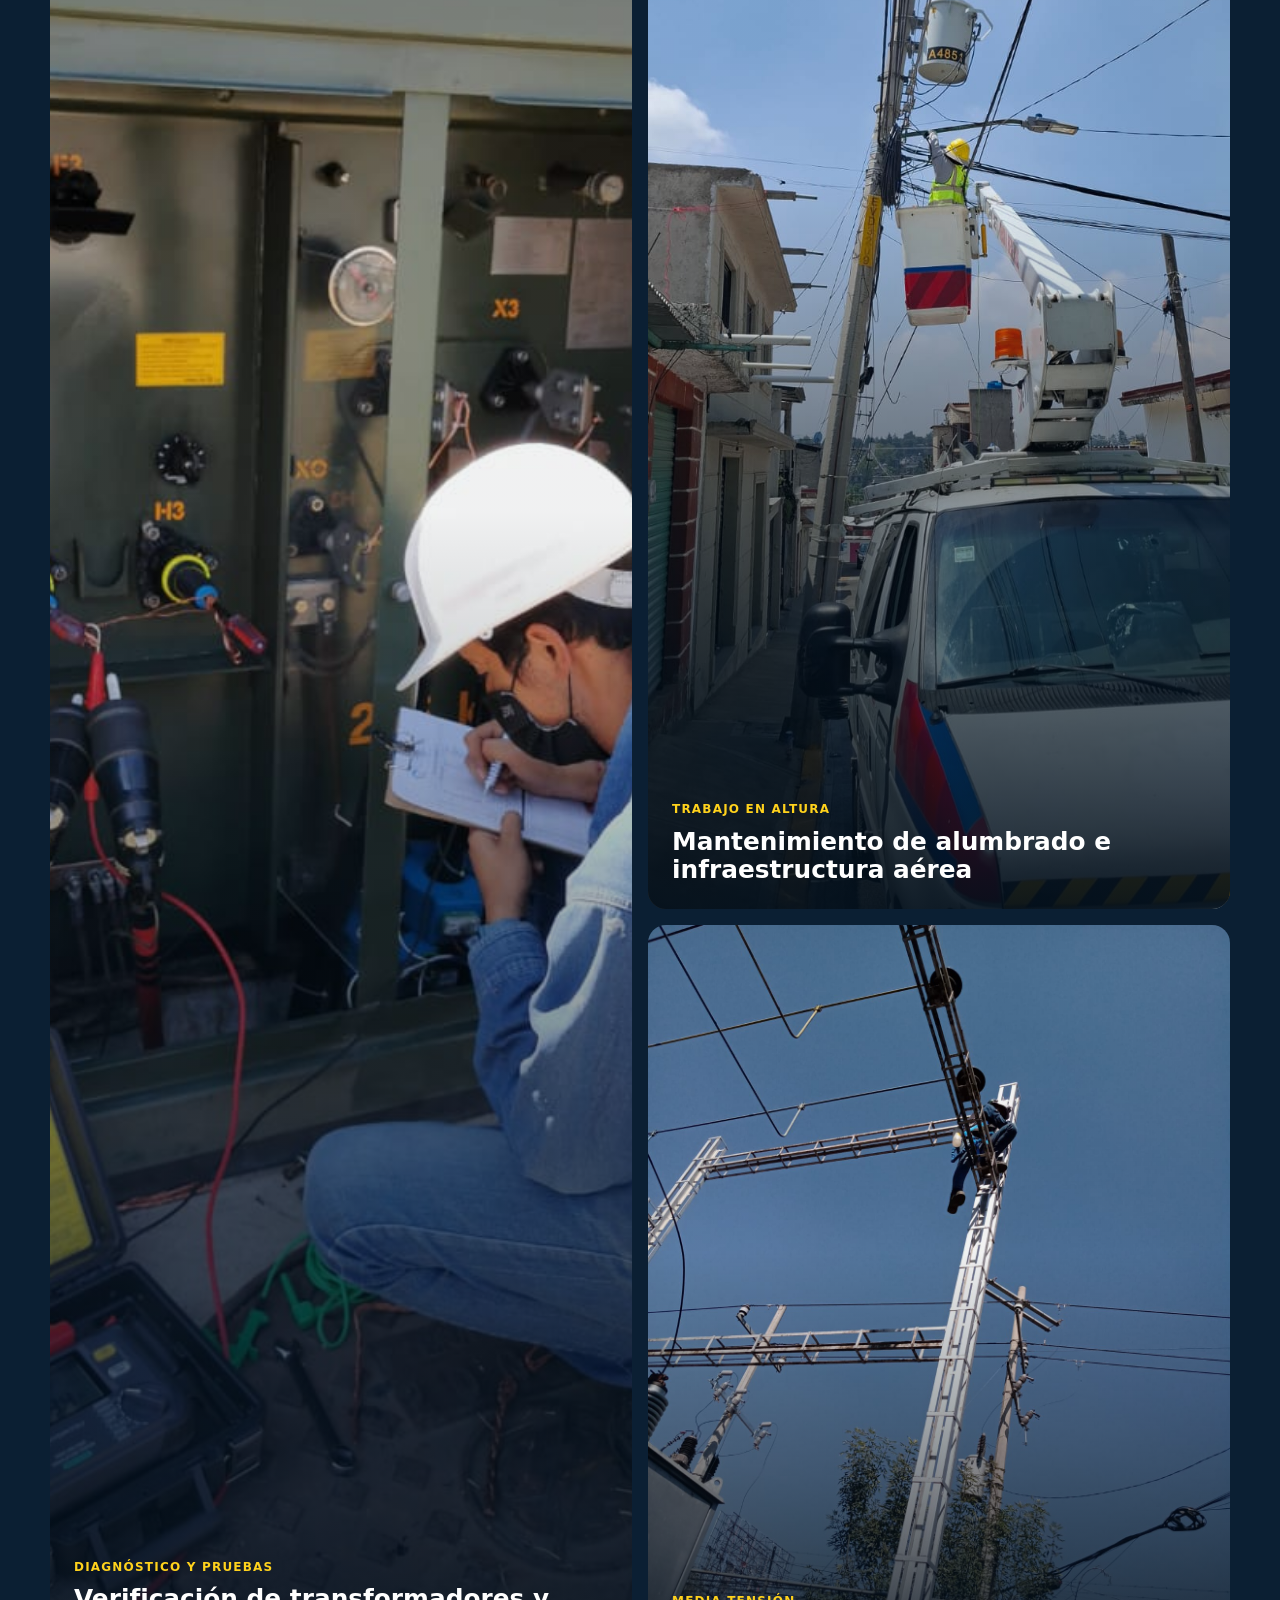
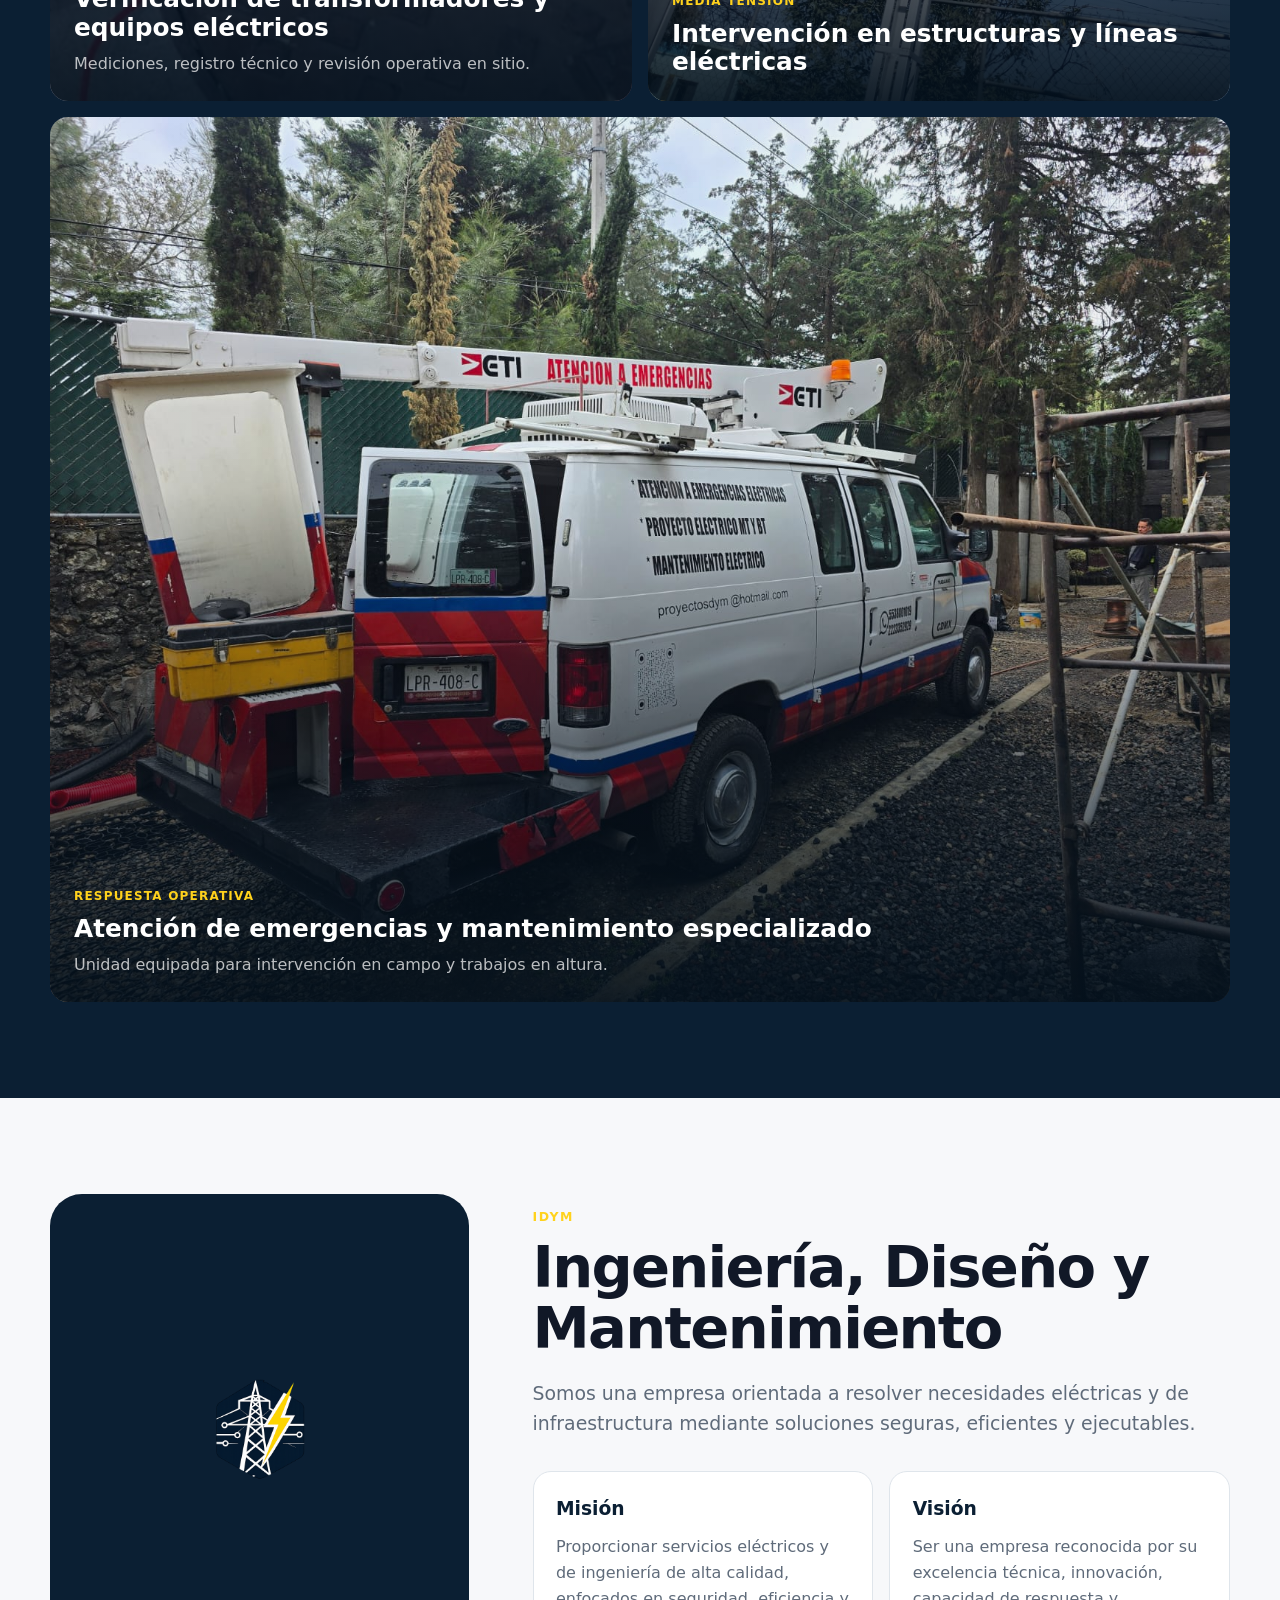
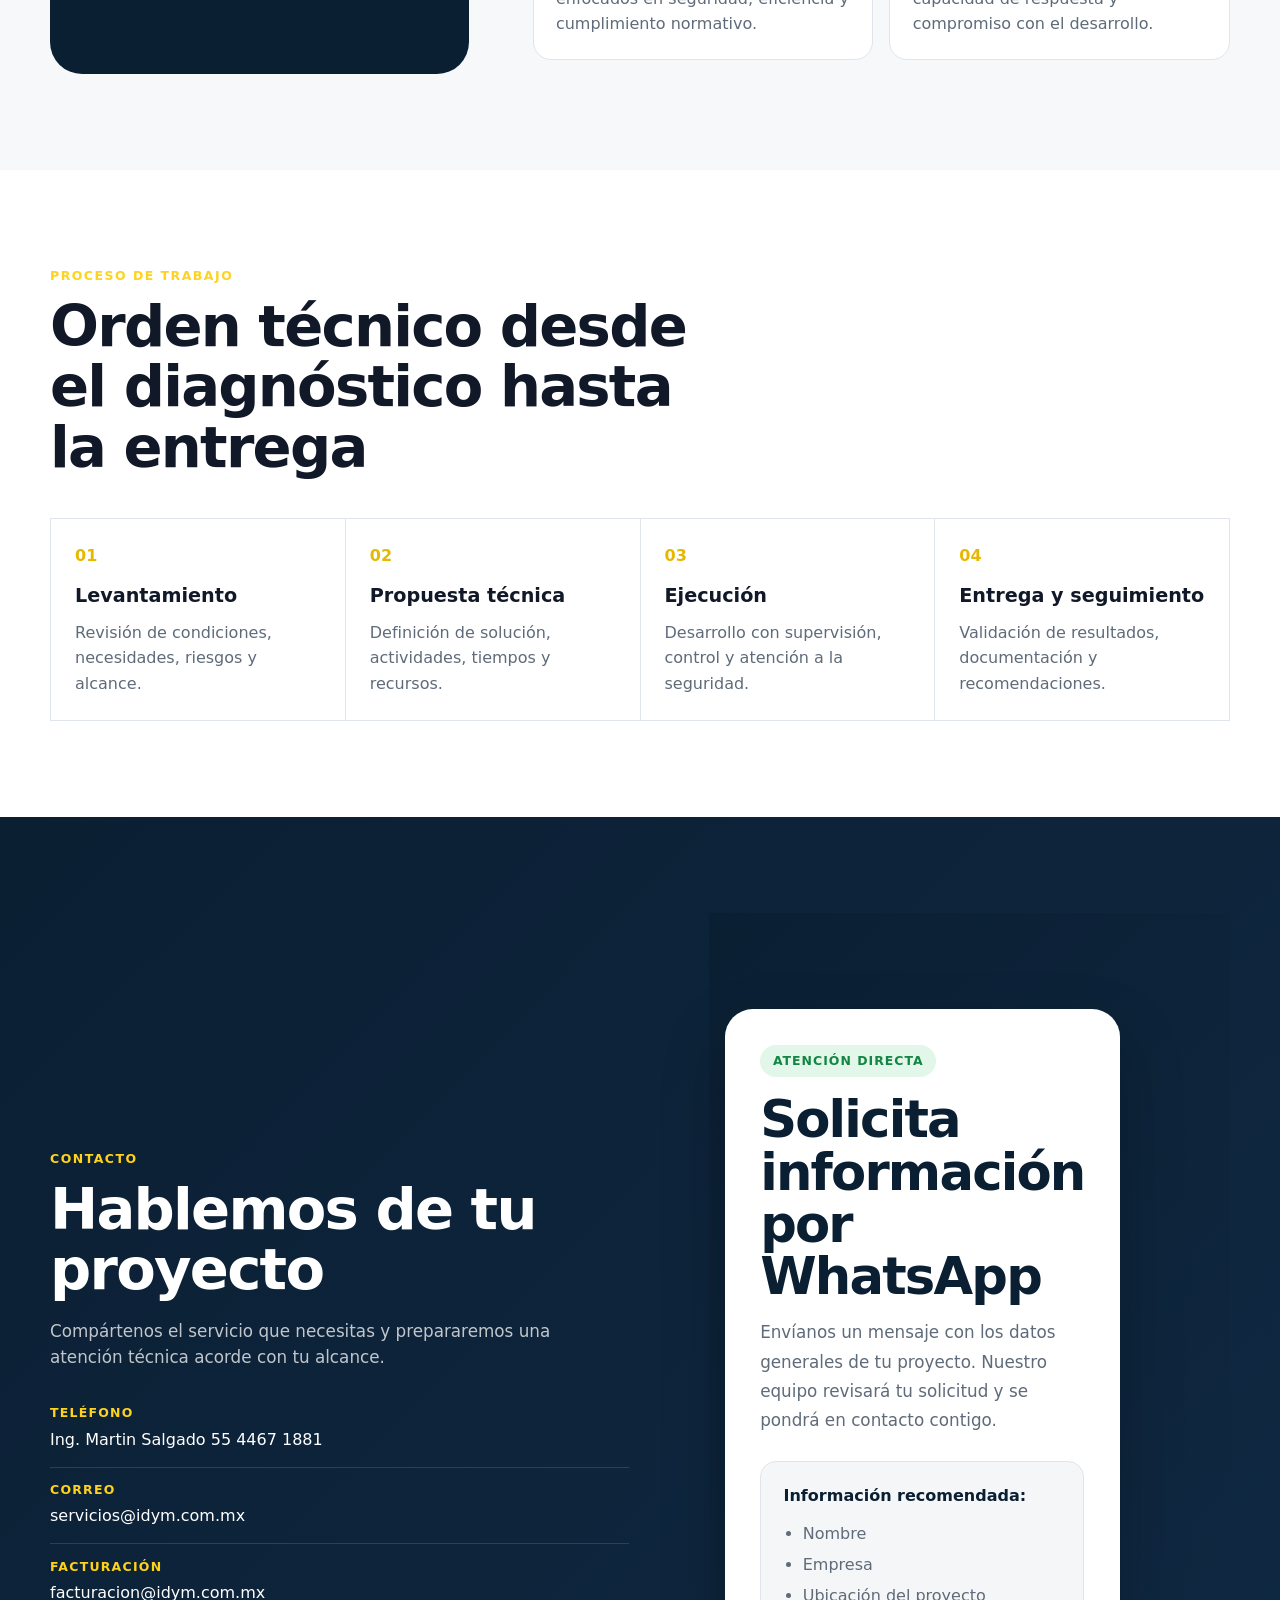
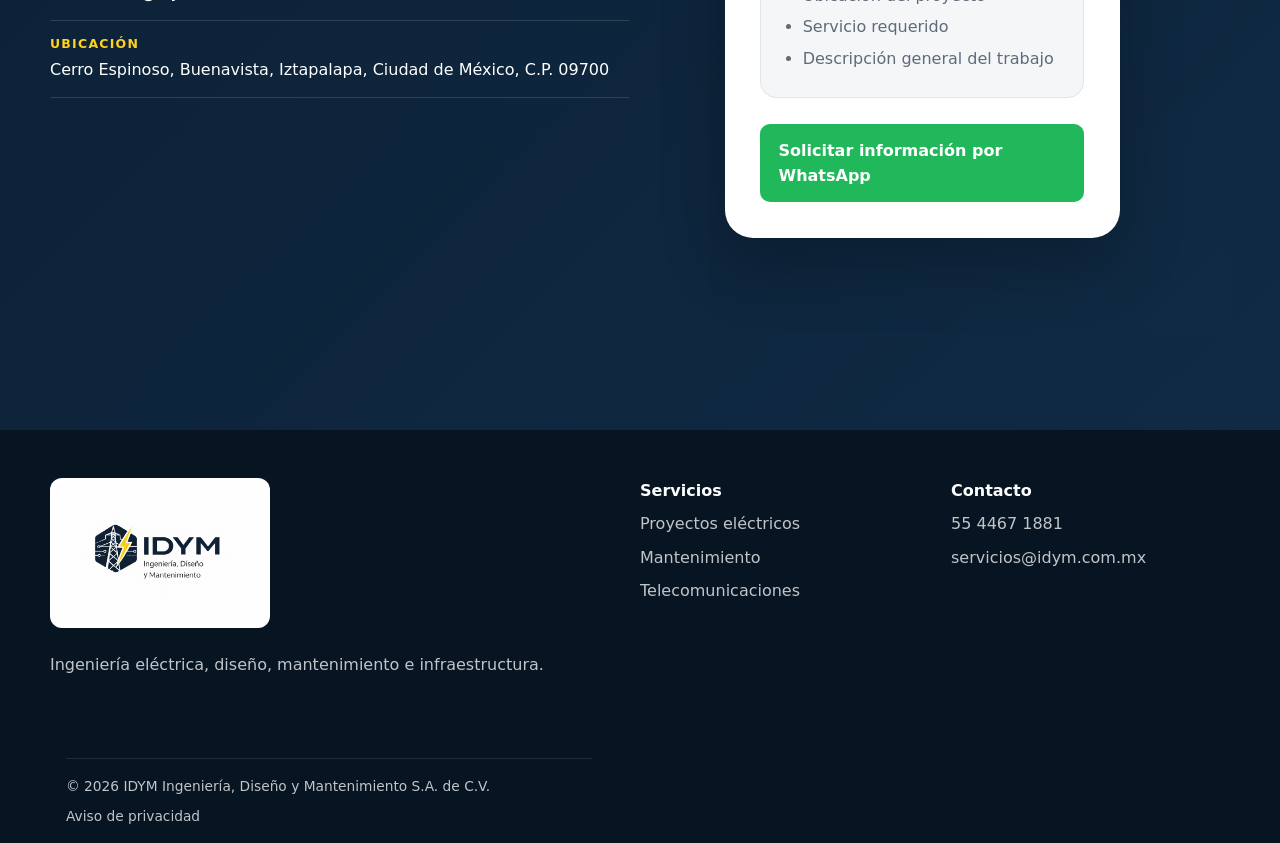
==== commit 71b27bd3: "Update contact information in index.html" ====
--- a/index.html
+++ b/index.html
@@ -183,7 +183,7 @@
           <p>Compártenos el servicio que necesitas y prepararemos una atención técnica acorde con tu alcance.</p>
 
           <div class="contact-details">
-            <a href="tel:+525544671881"><span>Teléfono</span>55 4467 1881</a>
+            <a href="tel:+525544671881"><span>Teléfono</span>Ing. Martin Salgado 55 4467 1881</a>
             <a href="mailto:servicios@idym.com.mx"><span>Correo</span>servicios@idym.com.mx</a>
             <a href="mailto:facturacion@idym.com.mx"><span>Facturación</span>facturacion@idym.com.mx</a>
             <div><span>Ubicación</span>Cerro Espinoso, Buenavista, Iztapalapa, Ciudad de México, C.P. 09700</div>
@@ -260,10 +260,10 @@
         Solicitar información por WhatsApp
       </a>
 
-      <p class="contact-alternative">
+     <!-- <p class="contact-alternative">
         Al número 
         <a href="tel:+525544671881">55 4467 1881</a>
-      </p>
+      </p> -->
     </div>
 
   </div>
@@ -279,7 +279,7 @@
     <div class="container footer-grid">
       <div><img src="assets/logo-full.png" alt="IDYM"><p>Ingeniería eléctrica, diseño, mantenimiento e infraestructura.</p></div>
       <div><strong>Servicios</strong><a href="#servicios">Proyectos eléctricos</a><a href="#servicios">Mantenimiento</a><a href="#servicios">Telecomunicaciones</a></div>
-      <div><strong>Contacto</strong><a href="tel:+525544671881">Ing. Martin Salgado 55 4467 1881</a><a href="mailto:servicios@idym.com.mx">servicios@idym.com.mx</a></div>
+      <div><strong>Contacto</strong><a href="tel:+525544671881">55 4467 1881</a><a href="mailto:servicios@idym.com.mx">servicios@idym.com.mx</a></div>
     <div class="container footer-bottom">
       <span>© 2026 IDYM Ingeniería, Diseño y Mantenimiento S.A. de C.V.</span>
       <a href="#">Aviso de privacidad</a>
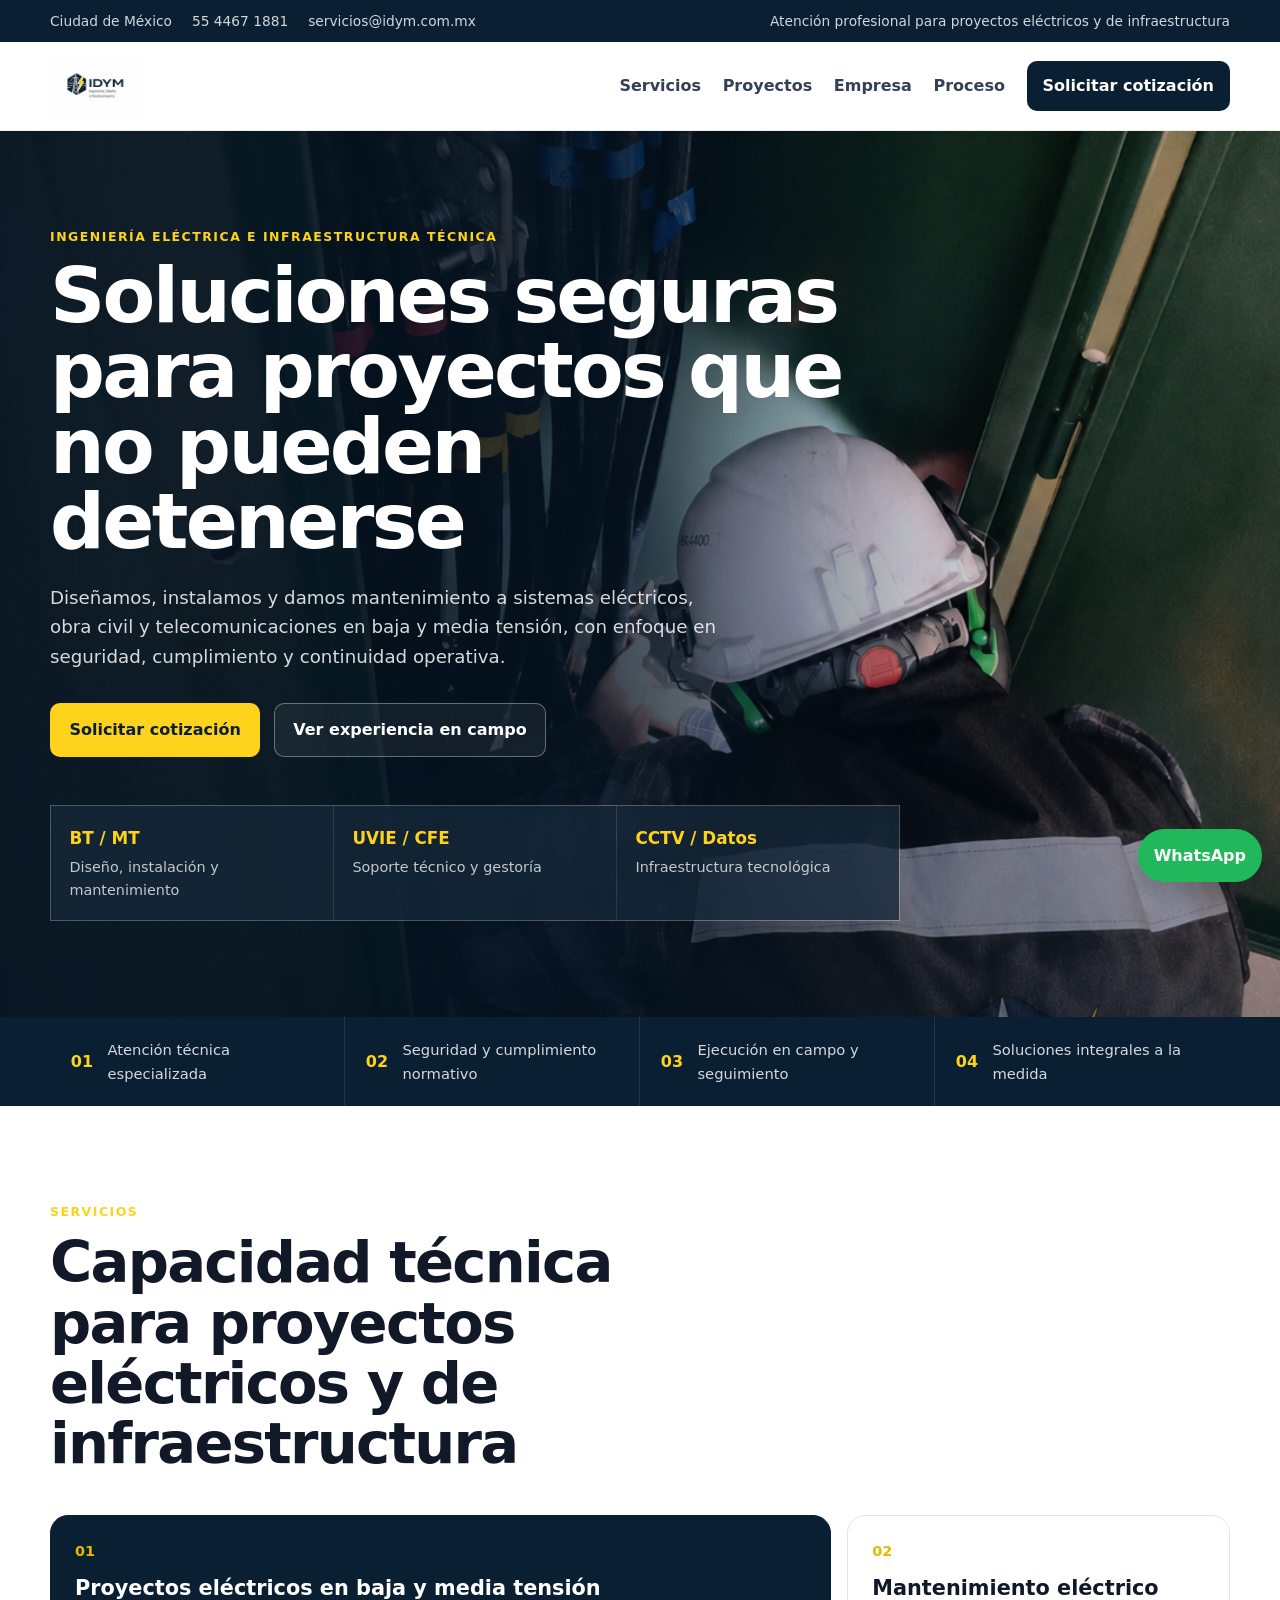
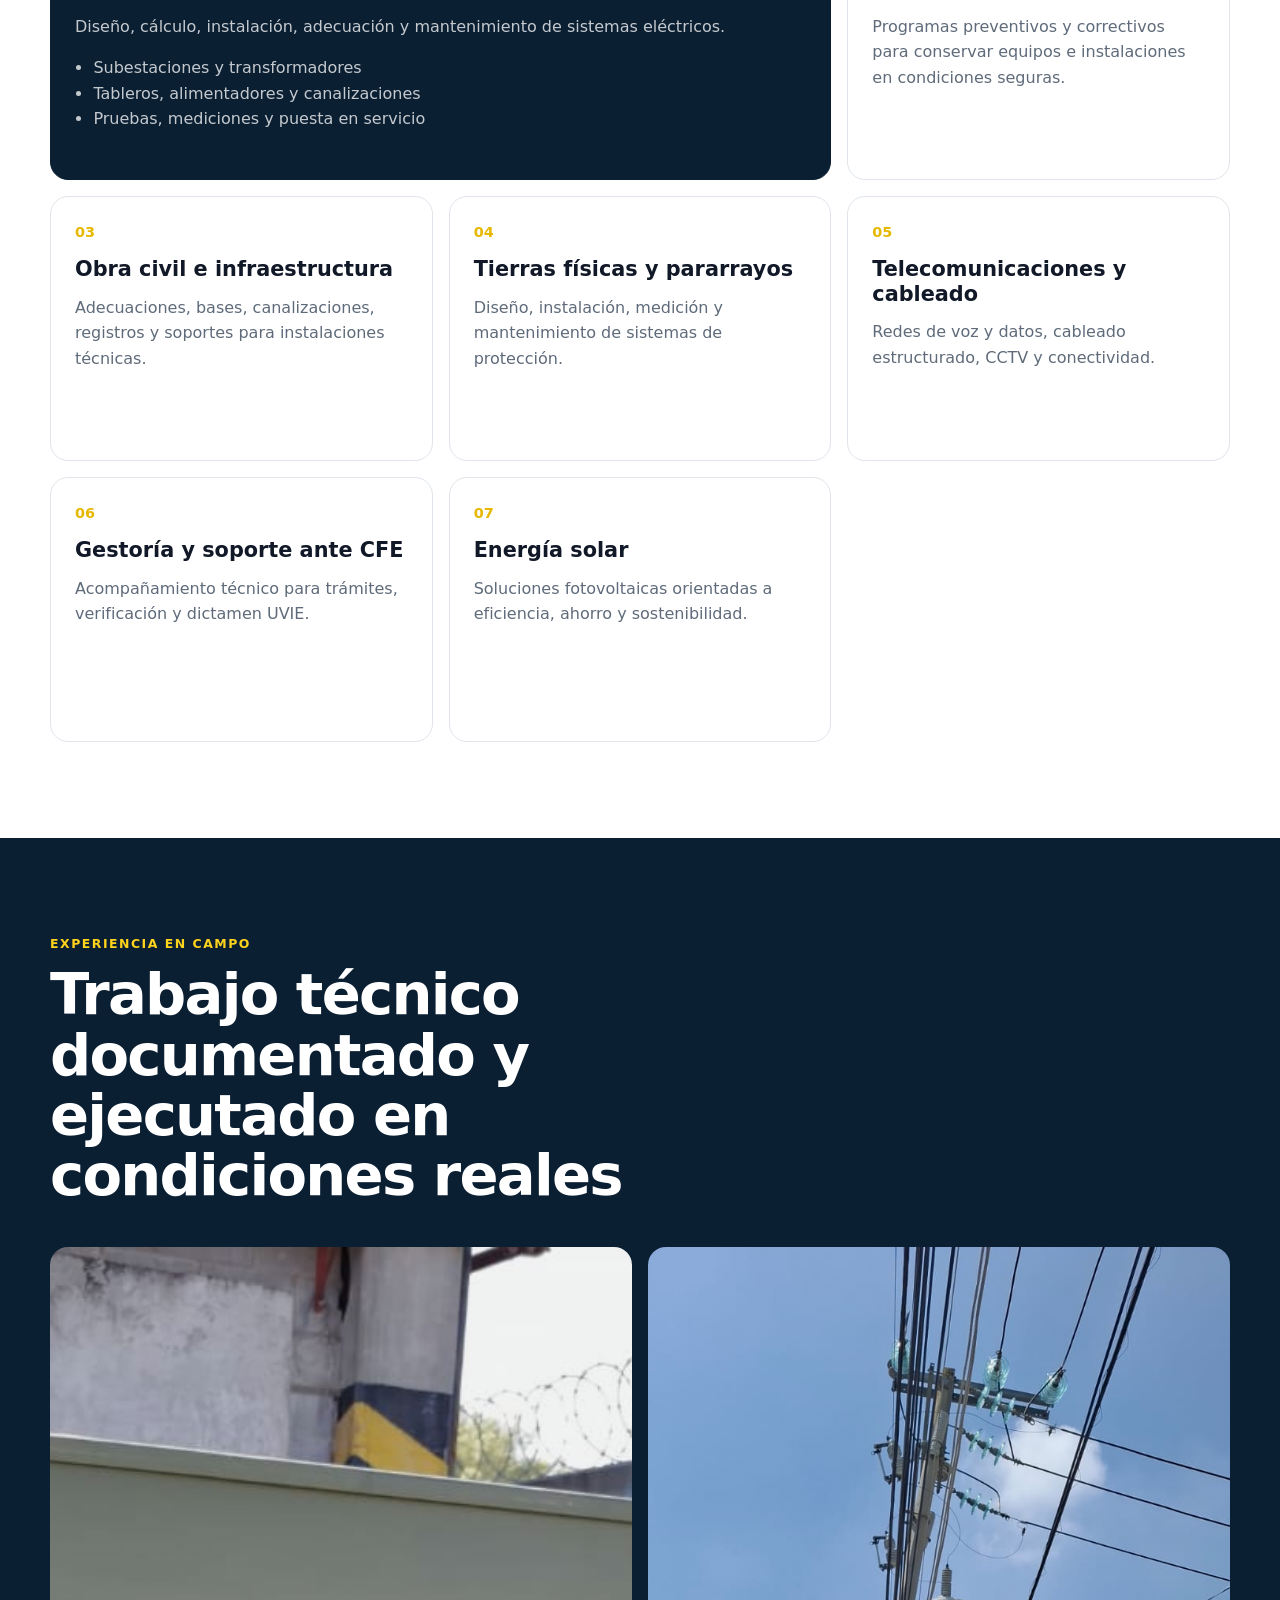
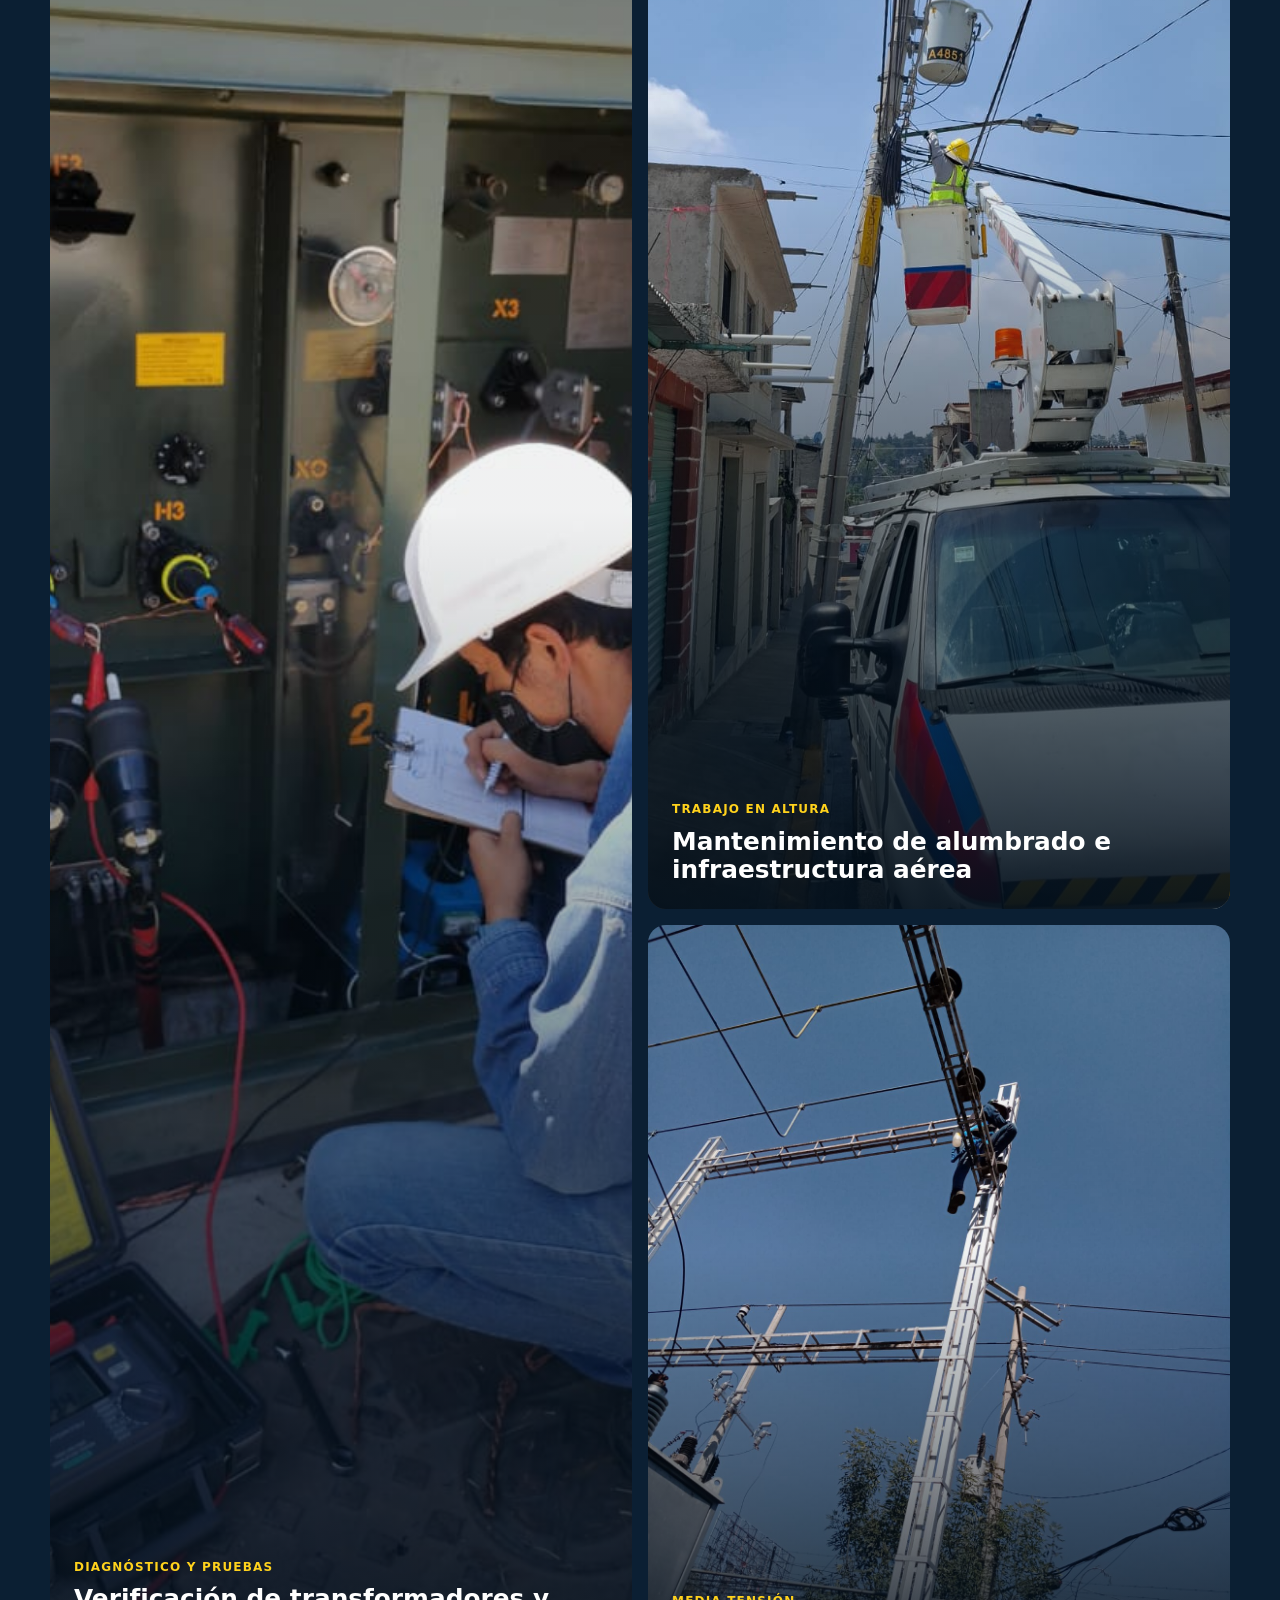
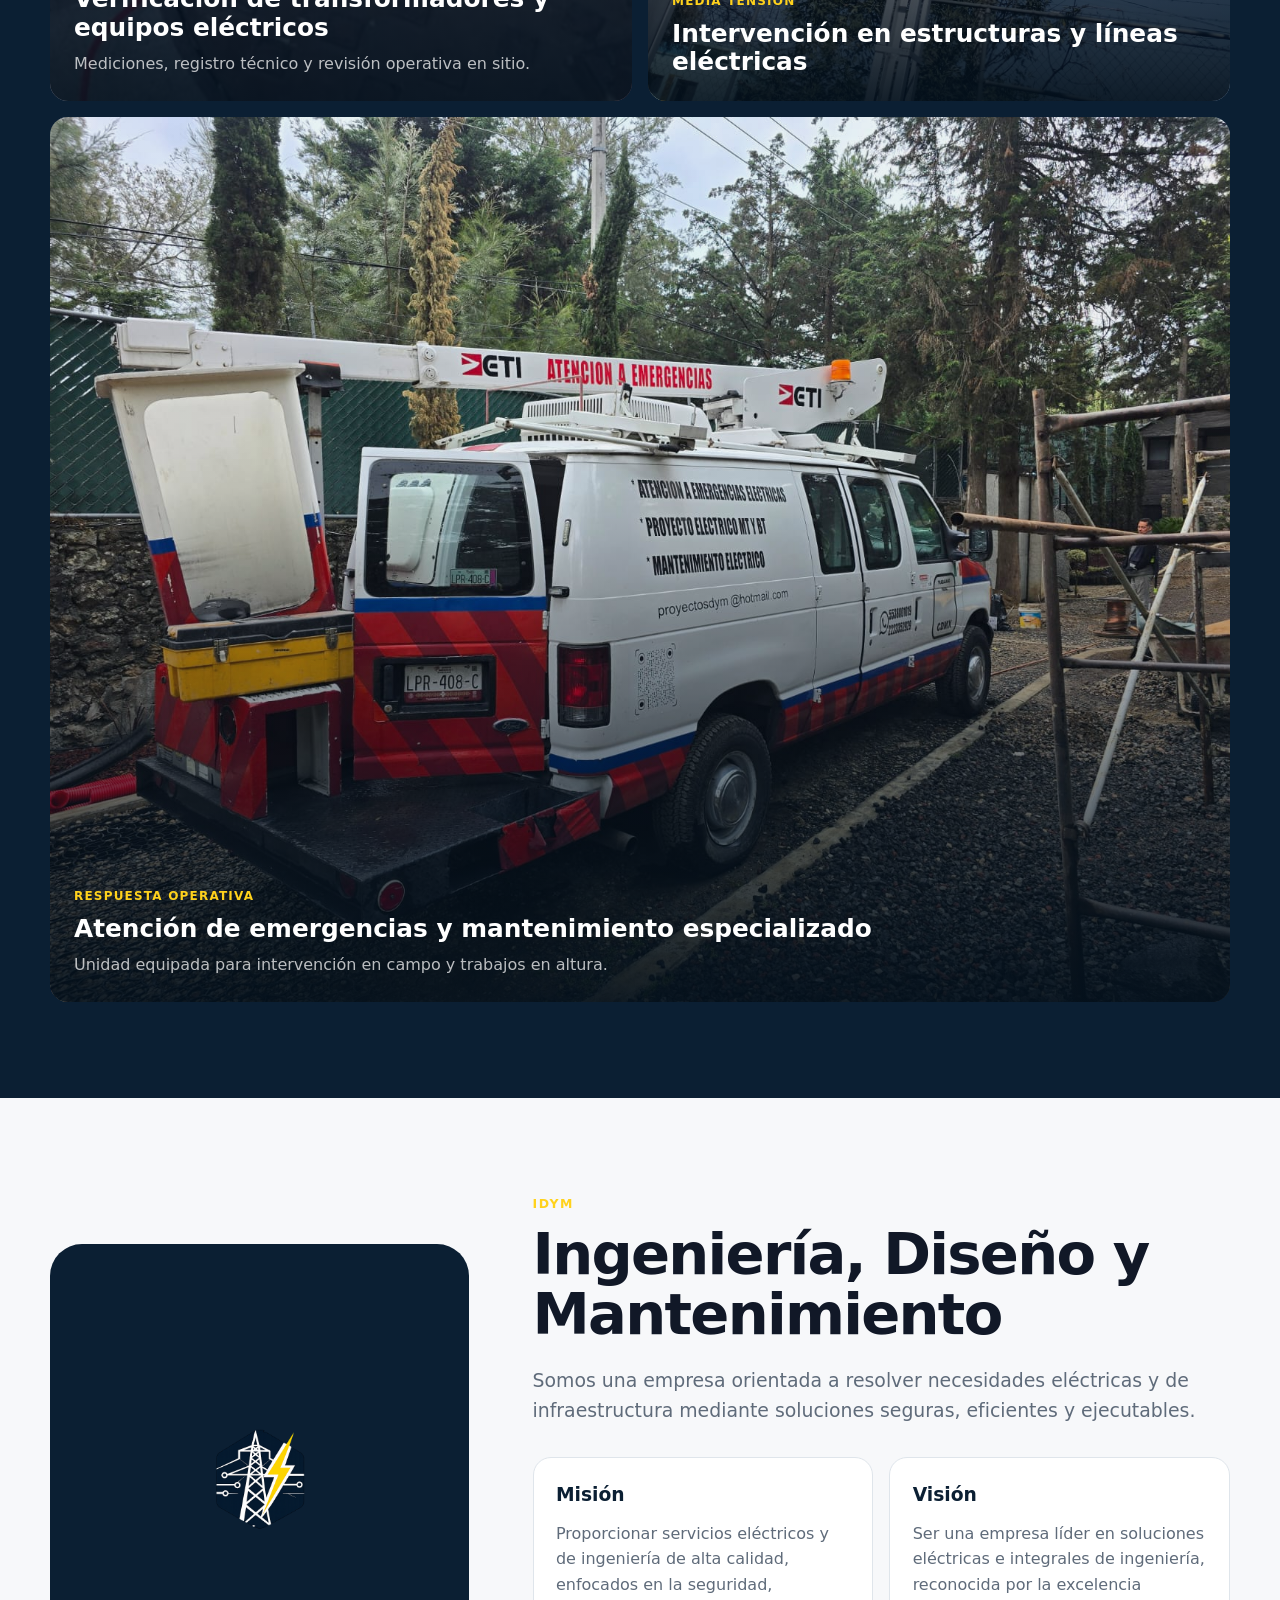
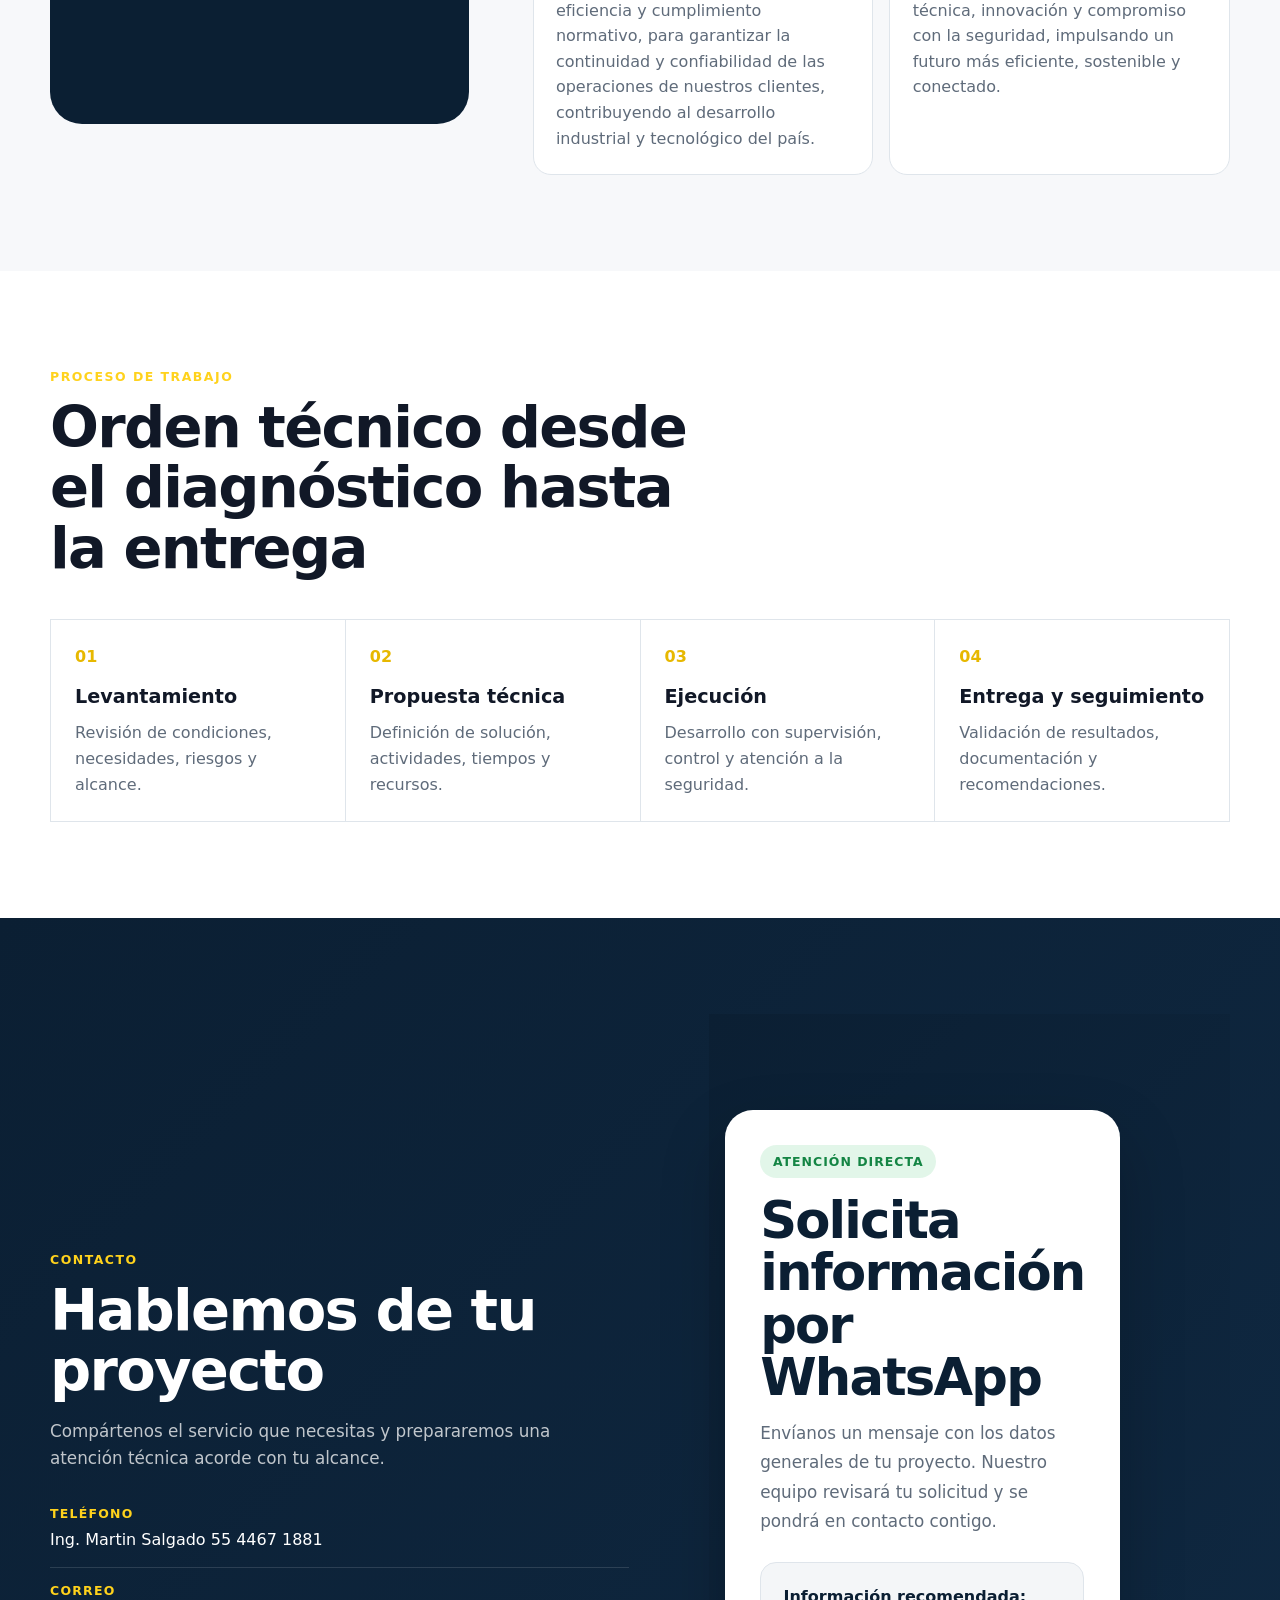
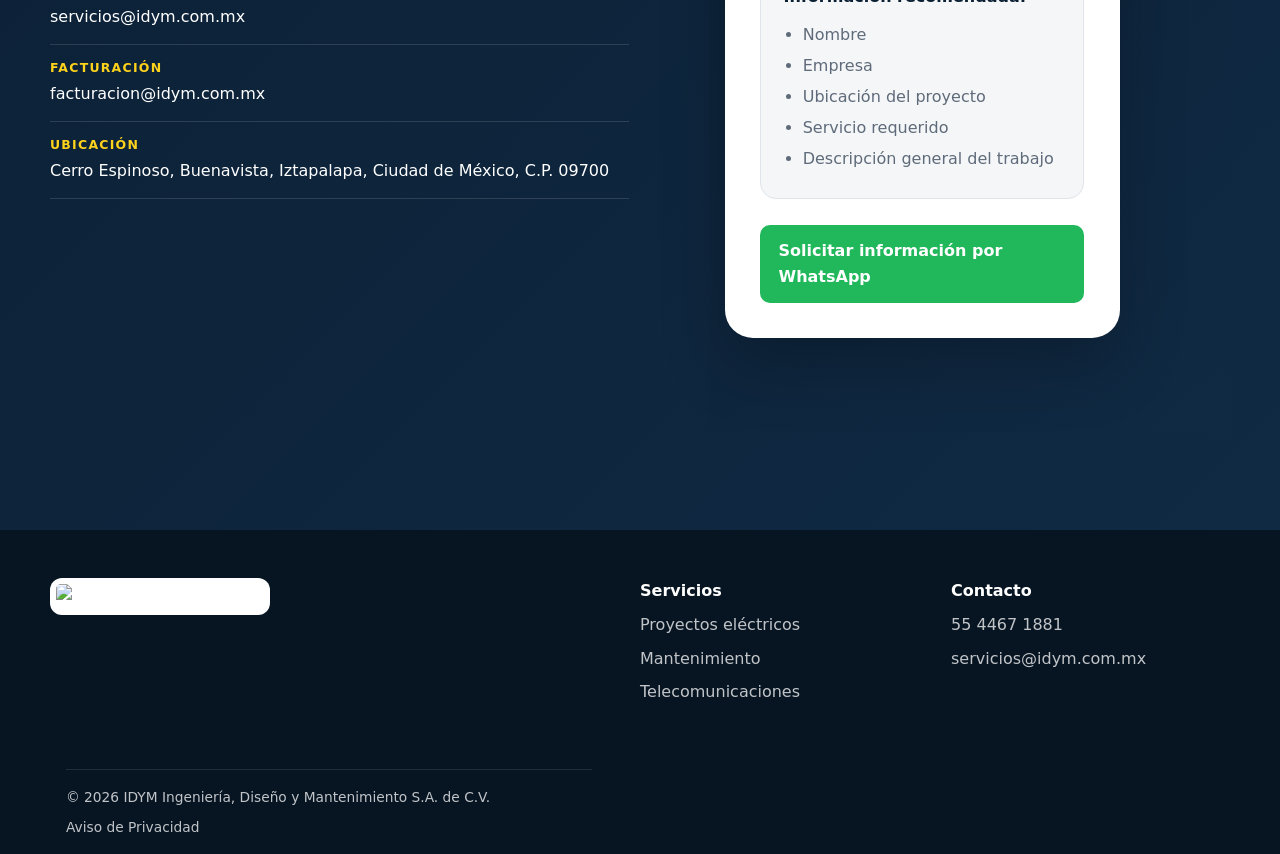
==== commit 09792fbb: "Update index.html" ====
--- a/index.html
+++ b/index.html
@@ -85,7 +85,7 @@
             <p class="eyebrow">Servicios</p>
             <h2>Capacidad técnica para proyectos eléctricos y de infraestructura</h2>
           </div>
-          <p>Integramos ingeniería, ejecución y mantenimiento para reducir riesgos, mejorar la confiabilidad y dar continuidad a la operación.</p>
+        <!--<p>Integramos ingeniería, ejecución y mantenimiento para reducir riesgos, mejorar la confiabilidad y dar continuidad a la operación.</p>-->
         </div>
 
         <div class="services-grid">
@@ -116,7 +116,7 @@
             <p class="eyebrow">Experiencia en campo</p>
             <h2>Trabajo técnico documentado y ejecutado en condiciones reales</h2>
           </div>
-          <p>La galería queda preparada para integrar más proyectos, alcances, ubicaciones y resultados.</p>
+         <!-- <p>La galería queda preparada para integrar más proyectos, alcances, ubicaciones y resultados.</p>-->
         </div>
 
         <div class="project-grid">
@@ -154,8 +154,8 @@
           <p class="lead">Somos una empresa orientada a resolver necesidades eléctricas y de infraestructura mediante soluciones seguras, eficientes y ejecutables.</p>
 
           <div class="mission-grid">
-            <article><h3>Misión</h3><p>Proporcionar servicios eléctricos y de ingeniería de alta calidad, enfocados en seguridad, eficiencia y cumplimiento normativo.</p></article>
-            <article><h3>Visión</h3><p>Ser una empresa reconocida por su excelencia técnica, innovación, capacidad de respuesta y compromiso con el desarrollo.</p></article>
+            <article><h3>Misión</h3><p>Proporcionar servicios eléctricos y de ingeniería de alta calidad, enfocados en la seguridad, eficiencia y cumplimiento normativo, para garantizar la continuidad y confiabilidad de las operaciones de nuestros clientes, contribuyendo al desarrollo industrial y tecnológico del país.</p></article>
+            <article><h3>Visión</h3><p>Ser una empresa líder en soluciones eléctricas e integrales de ingeniería, reconocida por la excelencia técnica, innovación y compromiso con la seguridad, impulsando un futuro más eficiente, sostenible y conectado.</p></article>
           </div>
         </div>
       </div>
@@ -277,12 +277,12 @@
 
   <footer class="site-footer">
     <div class="container footer-grid">
-      <div><img src="assets/logo-full.png" alt="IDYM"><p>Ingeniería eléctrica, diseño, mantenimiento e infraestructura.</p></div>
+      <div><img src="assets/Logo_trans.png" alt="IDYM"><!--<p>Ingeniería eléctrica, diseño, mantenimiento</p>--></div>
       <div><strong>Servicios</strong><a href="#servicios">Proyectos eléctricos</a><a href="#servicios">Mantenimiento</a><a href="#servicios">Telecomunicaciones</a></div>
       <div><strong>Contacto</strong><a href="tel:+525544671881">55 4467 1881</a><a href="mailto:servicios@idym.com.mx">servicios@idym.com.mx</a></div>
     <div class="container footer-bottom">
       <span>© 2026 IDYM Ingeniería, Diseño y Mantenimiento S.A. de C.V.</span>
-      <a href="#">Aviso de privacidad</a>
+      <a href="privacidad.html">Aviso de Privacidad</a>
     </div>
   </footer>
 
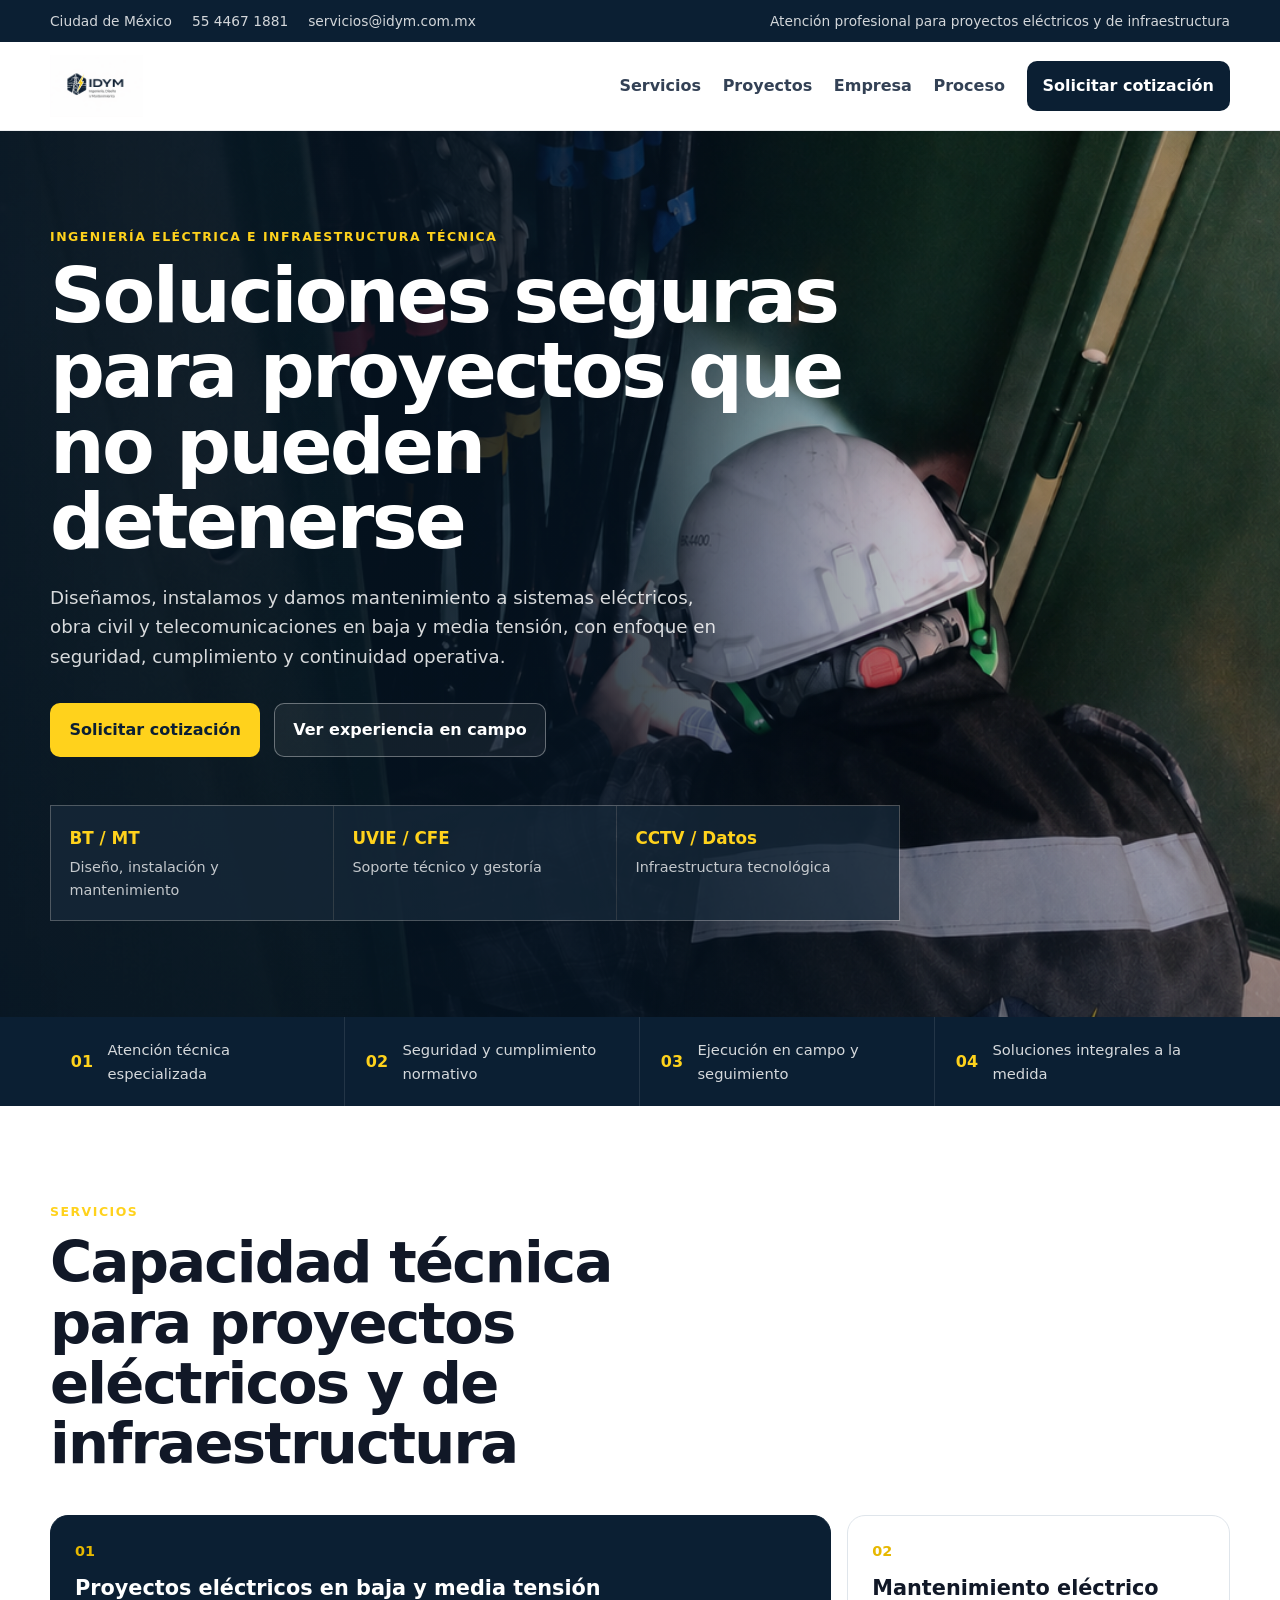
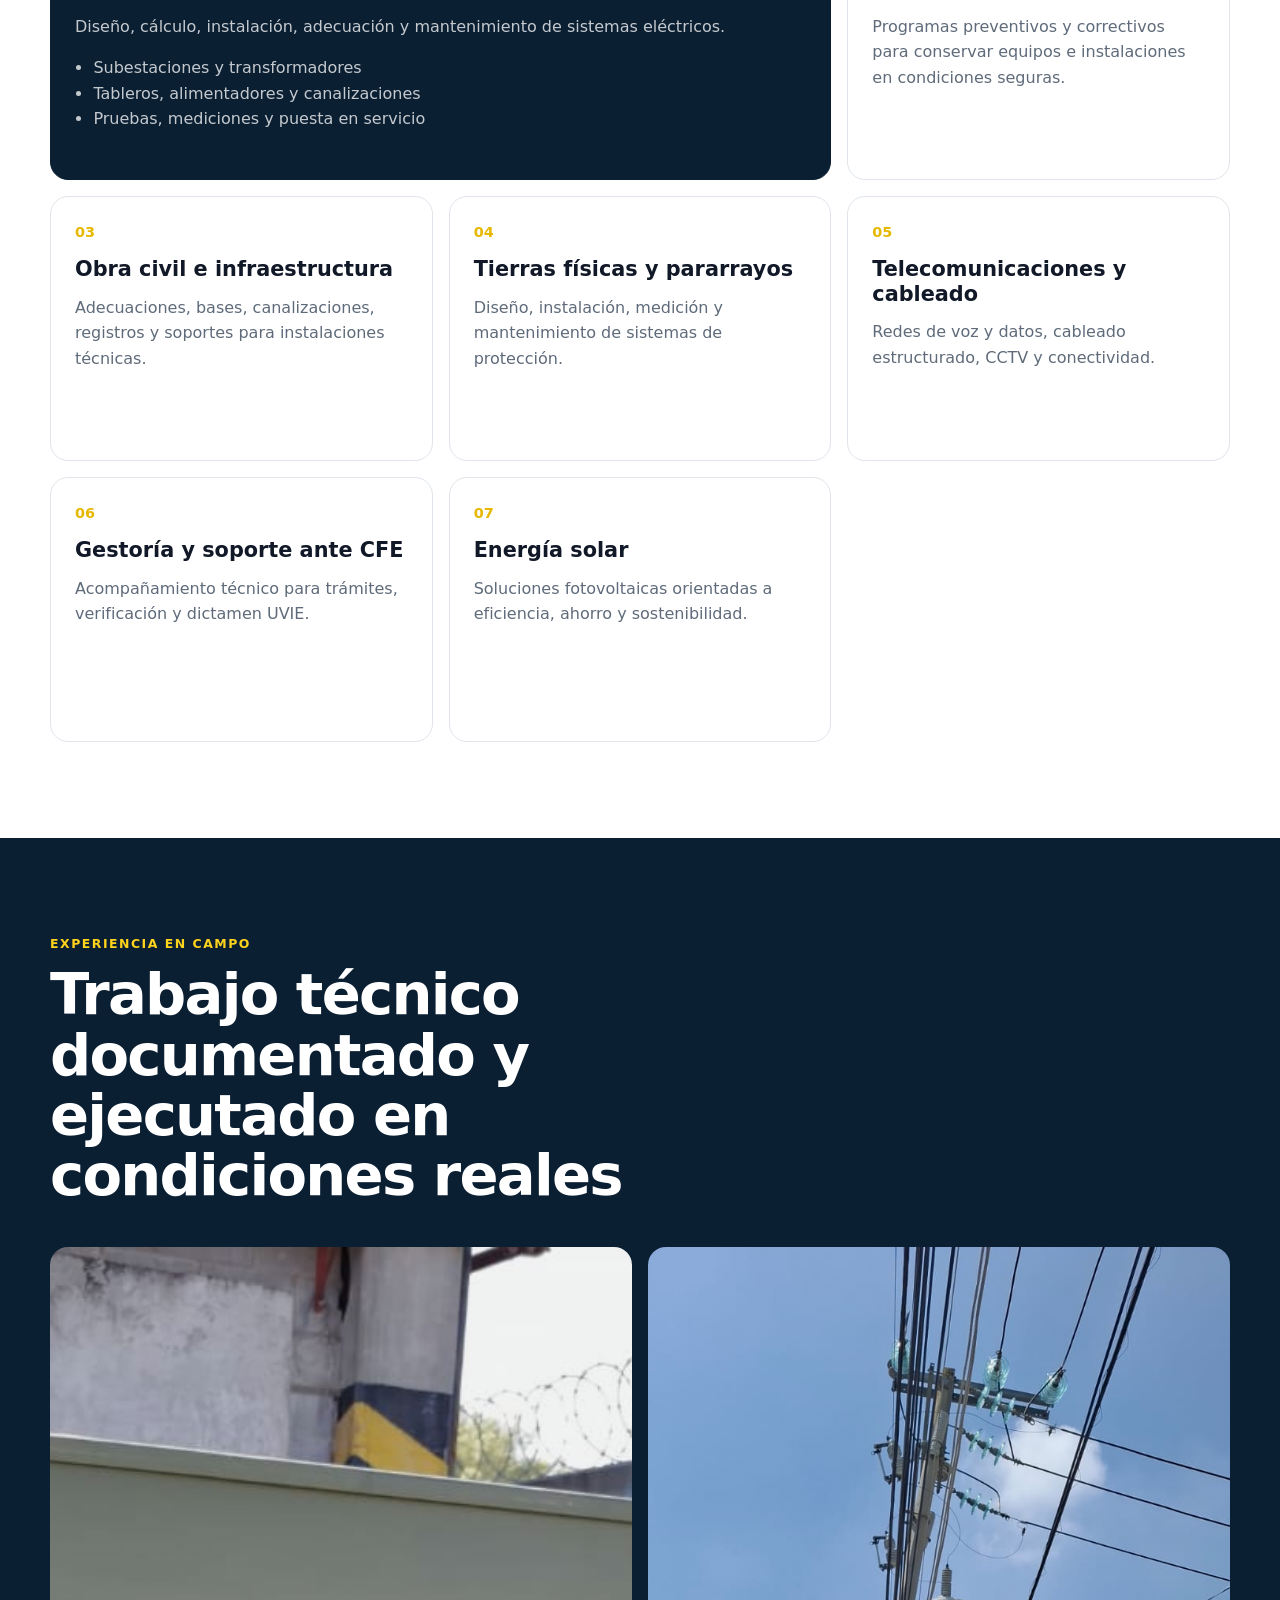
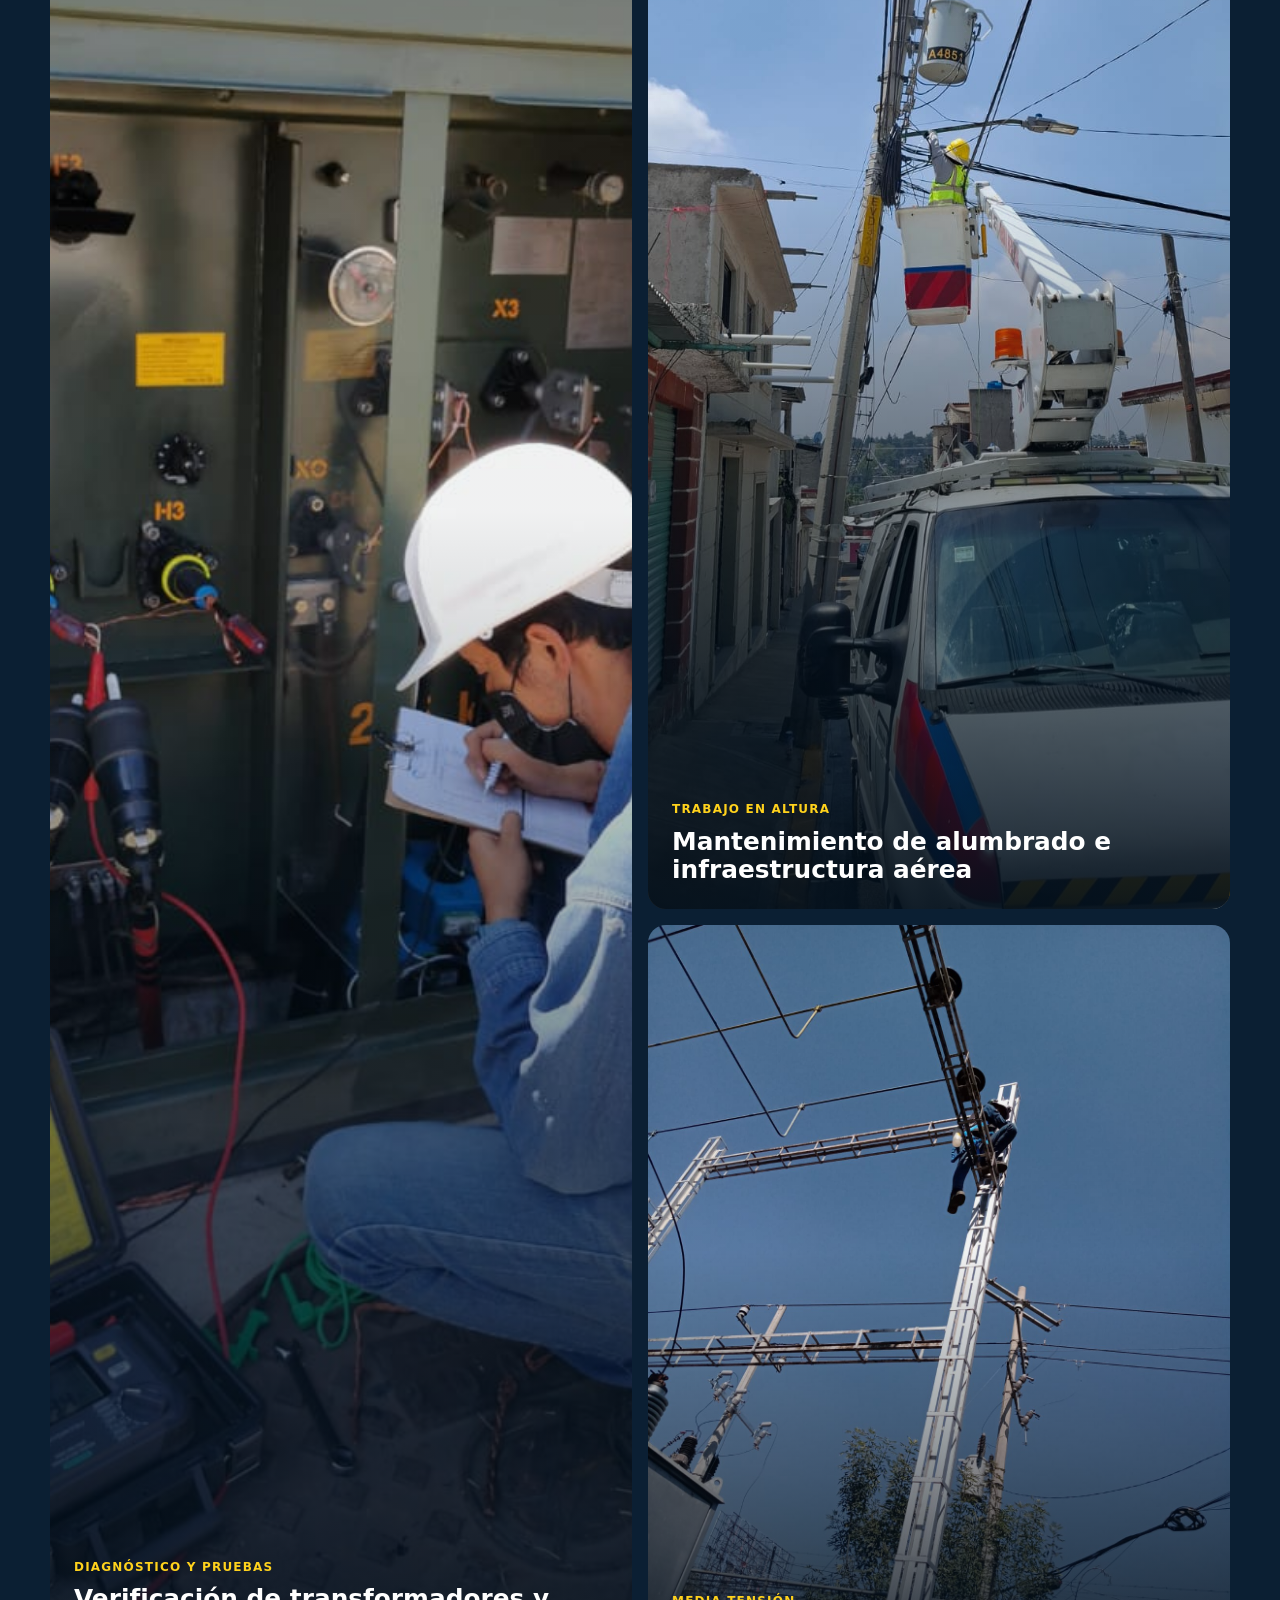
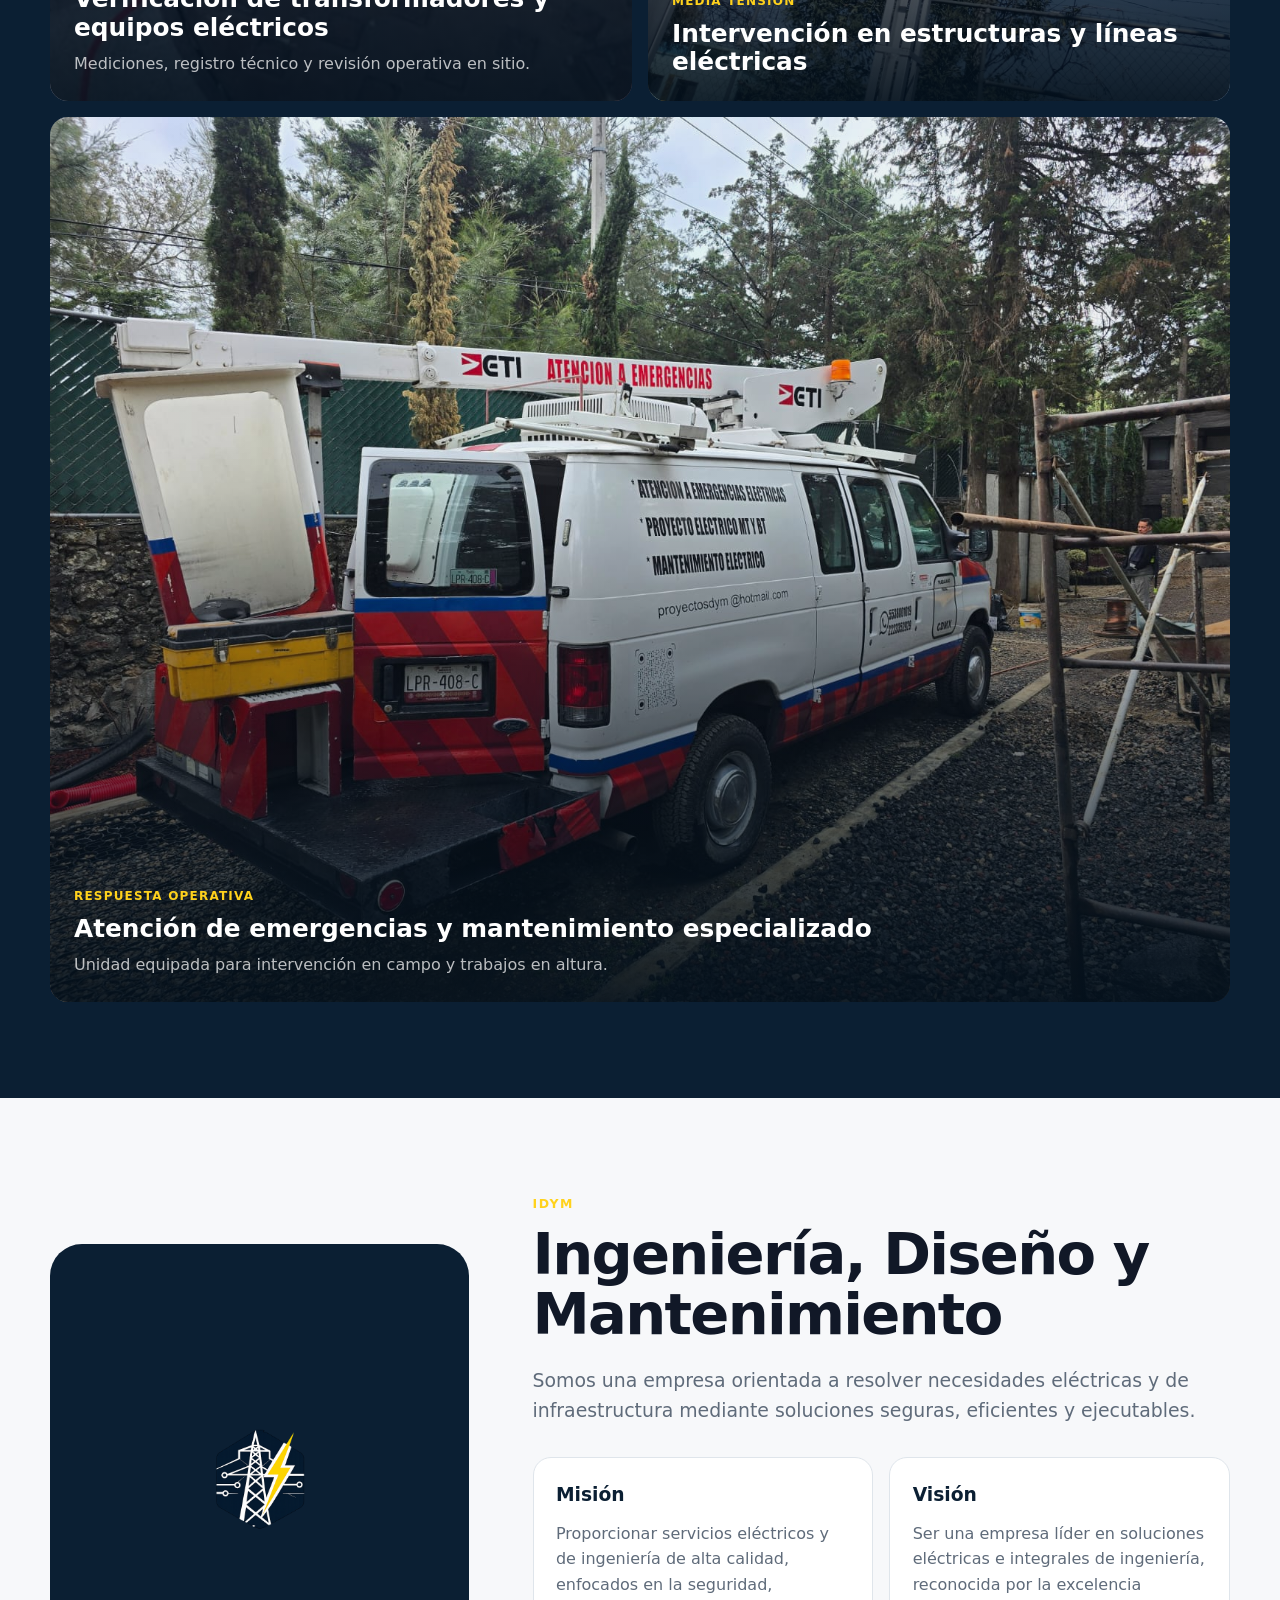
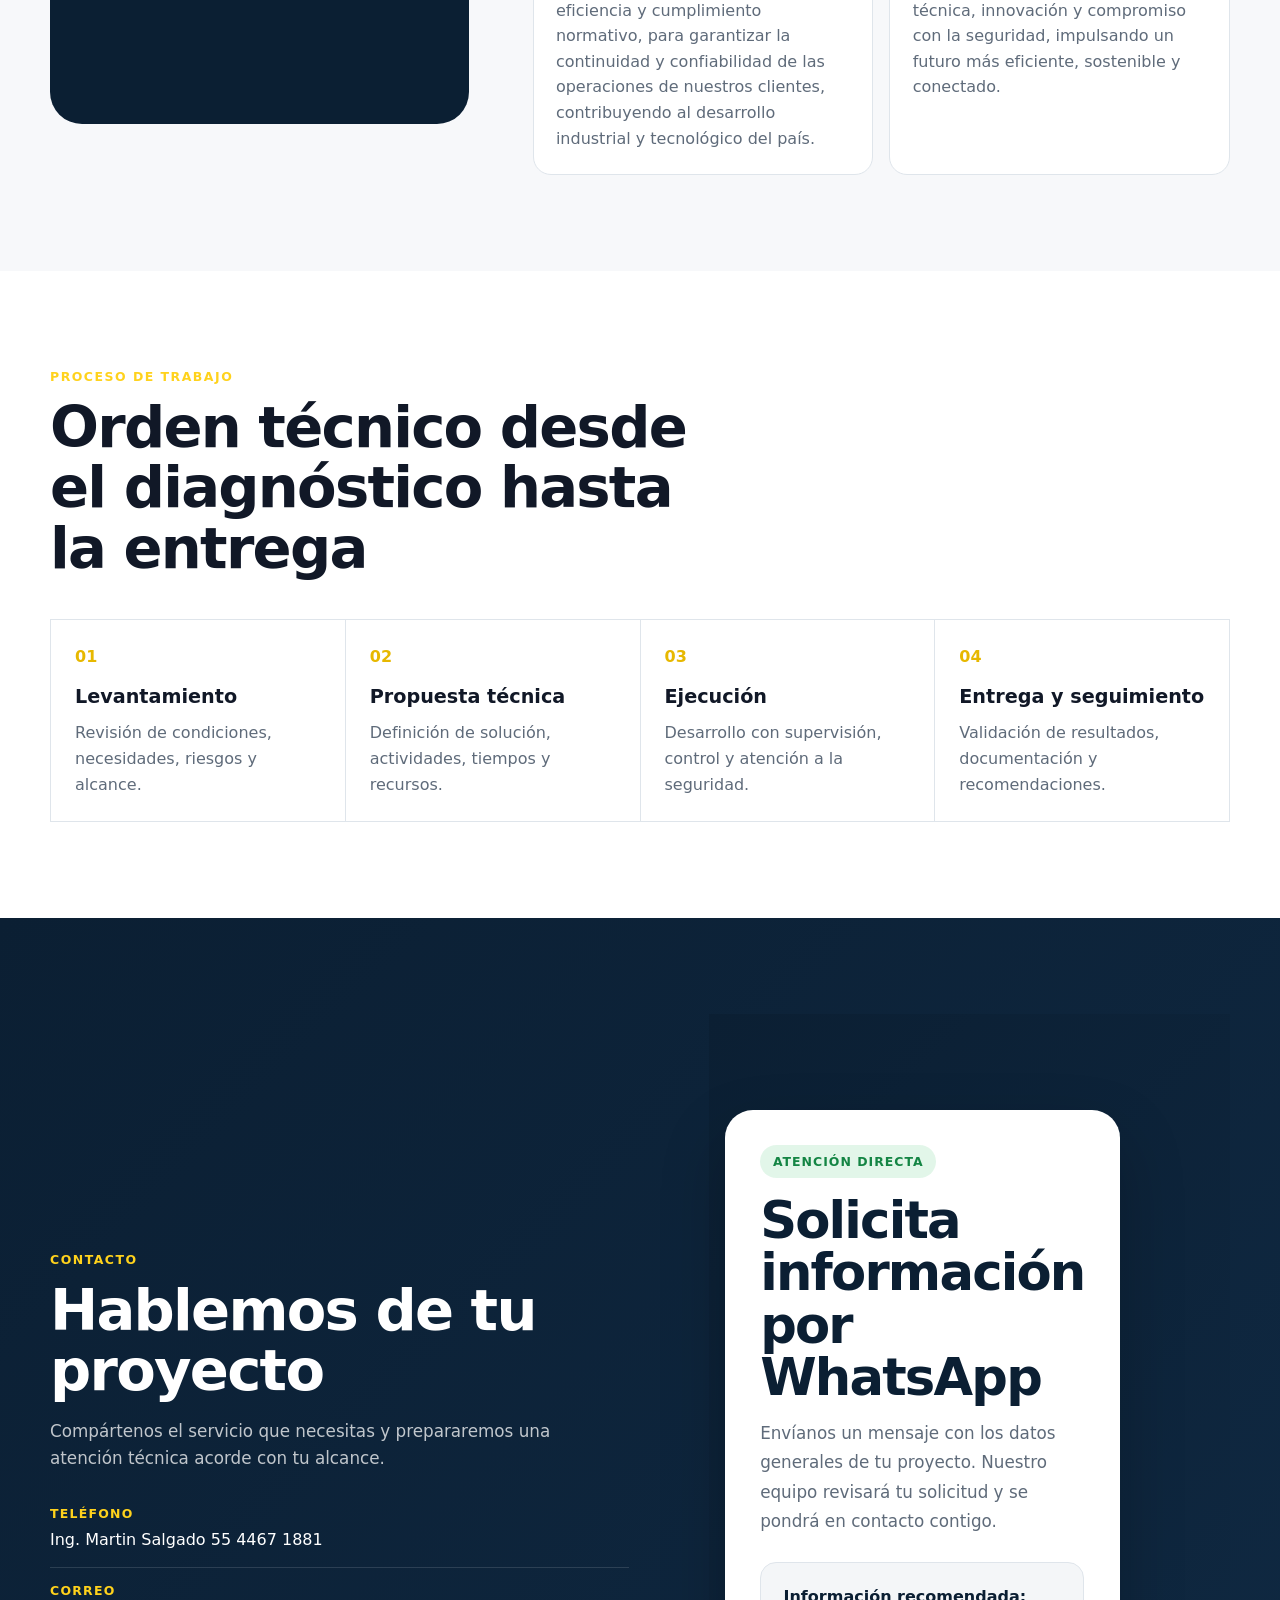
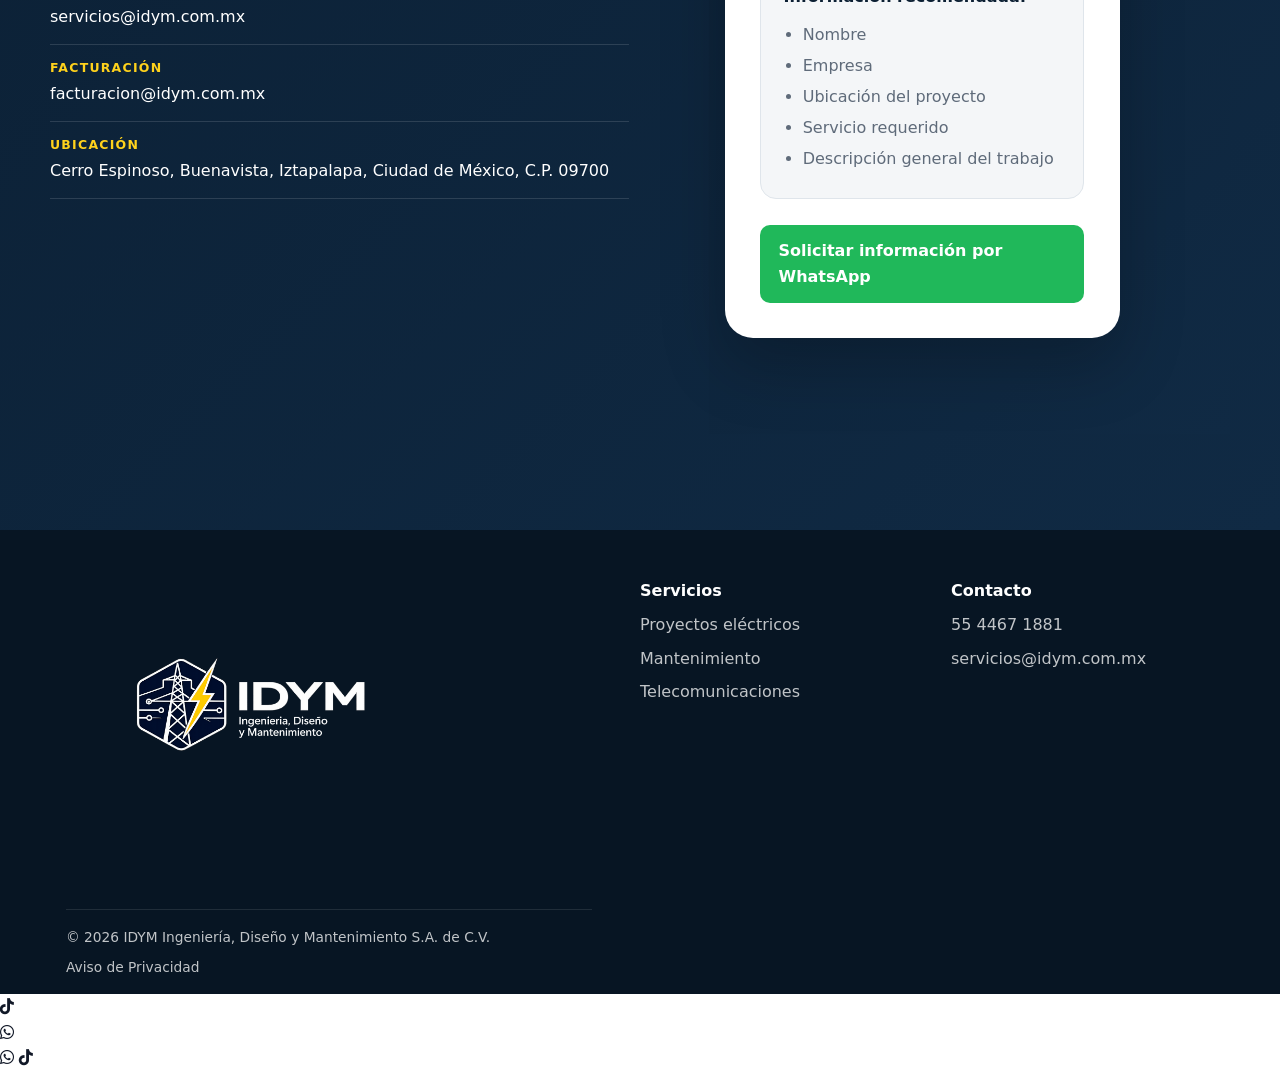
==== commit b3b2b526: "Update index.html" ====
--- a/index.html
+++ b/index.html
@@ -7,6 +7,8 @@
   <meta name="description" content="Soluciones profesionales en ingeniería eléctrica, mantenimiento, obra civil, telecomunicaciones, CCTV, tierras físicas, pararrayos, gestoría ante CFE y energía solar.">
   <meta name="theme-color" content="#0b1f33">
   <link rel="stylesheet" href="css/styles.css">
+  <link rel="stylesheet" href="https://cdnjs.cloudflare.com/ajax/libs/font-awesome/6.6.0/css/all.min.css"
+>
 </head>
 <body>
   <a class="skip-link" href="#contenido">Saltar al contenido</a>
@@ -286,7 +288,104 @@
     </div>
   </footer>
 
-  <a class="whatsapp" href="https://wa.me/525544671881?text=Hola%2C%20me%20gustar%C3%ADa%20solicitar%20una%20cotizaci%C3%B3n" target="_blank" rel="noopener noreferrer" aria-label="Contactar por WhatsApp">WhatsApp</a>
+  <div class="social-menu" id="socialMenu">
+
+  <div class="social-options">
+
+   <!-- <a
+      class="social-button social-facebook"
+      href="https://www.facebook.com/TU_PAGINA"
+      target="_blank"
+      rel="noopener noreferrer"
+      aria-label="Visitar Facebook"
+      title="Facebook"
+    >
+      <i class="fa-brands fa-facebook-f"></i>
+    </a> -->
+
+    <a
+      class="social-button social-tiktok"
+      href="https://www.tiktok.com/@proyectosdym"
+      target="_blank"
+      rel="noopener noreferrer"
+      aria-label="Visitar TikTok"
+      title="TikTok"
+    >
+      <i class="fa-brands fa-tiktok"></i>
+    </a>
+
+  </div>
+
+  <!--<button
+    class="social-button social-main"
+    id="socialToggle"
+    type="button"
+    aria-label="Abrir redes sociales"
+    aria-expanded="false"
+    aria-controls="socialOptions"
+    title="WhatsApp y redes sociales"
+  >
+    <i class="fa-brands fa-whatsapp"></i>
+  </button> -->
+  <a
+  class="social-button social-main"
+  id="socialToggle"
+  href="https://wa.me/525544671881?text=Hola%2C%20me%20gustar%C3%ADa%20solicitar%20informaci%C3%B3n"
+  target="_blank"
+  rel="noopener noreferrer"
+  aria-label="Contactar por WhatsApp"
+  title="WhatsApp"
+>
+  <i class="fa-brands fa-whatsapp"></i>
+</a>
+
+</div>
+<div class="social-options">
+
+  <a
+    class="social-button social-whatsapp"
+    href="https://wa.me/525534484883?text=Hola%2C%20me%20gustar%C3%ADa%20solicitar%20informaci%C3%B3n%20sobre%20un%20proyecto.%0A%0ANombre%3A%20%0AEmpresa%3A%20%0AUbicaci%C3%B3n%3A%20%0AServicio%20requerido%3A%20%0ADescripci%C3%B3n%3A%20"
+    target="_blank"
+    rel="noopener noreferrer"
+    aria-label="Contactar por WhatsApp"
+    title="WhatsApp"
+  >
+    <i class="fa-brands fa-whatsapp"></i>
+  </a>
+
+  <!--<a
+    class="social-button social-facebook"
+    href="https://www.facebook.com/TU_PAGINA"
+    target="_blank"
+    rel="noopener noreferrer"
+    aria-label="Visitar Facebook"
+    title="Facebook"
+  >
+    <i class="fa-brands fa-facebook-f"></i>
+  </a> -->
+
+  <a
+    class="social-button social-tiktok"
+    href="https://www.tiktok.com/@proyectosdym"
+    target="_blank"
+    rel="noopener noreferrer"
+    aria-label="Visitar TikTok"
+    title="TikTok"
+  >
+    <i class="fa-brands fa-tiktok"></i>
+  </a>
+
+</div>
+
+
+
+
+
+
+
+
+
+
   <script src="js/main.js"></script>
 </body>
 </html>
--- a/css/styles.css
+++ b/css/styles.css
@@ -119,7 +119,7 @@
 .form-button{width:100%;border:0}
 .site-footer{background:#071523;color:rgba(255,255,255,.75);padding:3rem 0 1rem}
 .footer-grid{display:grid;grid-template-columns:2fr 1fr 1fr;gap:2rem}
-.footer-grid img{width:220px;background:#fff;border-radius:12px;padding:.35rem}
+.footer-grid img{width: 400px; height: auto; display: block; background:transparent; padding:0; border-radius:0;}
 .footer-grid>div{display:grid;align-content:start;gap:.5rem}
 .footer-grid strong{color:#fff}
 .footer-grid a:hover{color:var(--yellow)}
@@ -375,3 +375,168 @@
     max-width: none;
   }
 }
+
+/* =========================================================
+   AVISO DE PRIVACIDAD
+   ========================================================= */
+
+.privacy-hero {
+  padding: 5.5rem 0 4rem;
+
+  color: #ffffff;
+
+  background:
+    linear-gradient(
+      120deg,
+      rgba(11, 31, 51, 0.98),
+      rgba(16, 42, 68, 0.95)
+    ),
+    url("../assets/hero.jpg") center / cover;
+}
+
+.privacy-hero h1 {
+  margin: 0;
+
+  max-width: 900px;
+
+  font-size: clamp(2.8rem, 6vw, 5.2rem);
+  line-height: 1;
+  letter-spacing: -0.04em;
+}
+
+.privacy-hero > .container > p:not(.eyebrow) {
+  margin: 1.2rem 0 0;
+
+  max-width: 760px;
+
+  color: rgba(255, 255, 255, 0.78);
+
+  font-size: 1.1rem;
+}
+
+.privacy-date {
+  display: inline-block;
+
+  margin-top: 1rem;
+
+  color: var(--yellow);
+
+  font-size: 0.9rem;
+  font-weight: 800;
+}
+
+.privacy-section {
+  padding: 5rem 0;
+
+  background: #f7f8fa;
+}
+
+.privacy-content {
+  max-width: 940px;
+  margin: 0 auto;
+  padding: clamp(1.5rem, 5vw, 4rem);
+
+  background: #ffffff;
+
+  border: 1px solid var(--line);
+  border-radius: 24px;
+
+  box-shadow: 0 18px 45px rgba(9, 30, 52, 0.08);
+}
+
+.privacy-content section {
+  scroll-margin-top: 120px;
+}
+
+.privacy-content section + section {
+  margin-top: 2.5rem;
+  padding-top: 2.5rem;
+
+  border-top: 1px solid var(--line);
+}
+
+.privacy-content h2 {
+  margin: 0 0 0.9rem;
+
+  color: var(--navy);
+
+  font-size: clamp(1.45rem, 3vw, 2rem);
+  line-height: 1.2;
+}
+
+.privacy-content p,
+.privacy-content li {
+  color: var(--muted);
+}
+
+.privacy-content p {
+  margin-top: 0;
+}
+
+.privacy-content ul {
+  margin: 1rem 0;
+  padding-left: 1.4rem;
+}
+
+.privacy-content li {
+  margin-bottom: 0.5rem;
+}
+
+.privacy-link,
+.privacy-content a {
+  color: #a47f00;
+
+  font-weight: 800;
+
+  text-decoration: underline;
+  text-underline-offset: 3px;
+}
+
+.privacy-contact {
+  display: grid;
+  grid-template-columns: repeat(2, 1fr);
+  gap: 1rem;
+
+  margin-top: 1.5rem;
+}
+
+.privacy-contact > div {
+  display: grid;
+  gap: 0.25rem;
+
+  padding: 1.2rem;
+
+  border: 1px solid var(--line);
+  border-radius: 14px;
+
+  background: var(--soft);
+}
+
+.privacy-contact span {
+  color: var(--navy);
+
+  font-size: 0.78rem;
+  font-weight: 850;
+  letter-spacing: 0.08em;
+  text-transform: uppercase;
+}
+
+@media (max-width: 700px) {
+  .privacy-hero {
+    padding: 4rem 0 3rem;
+  }
+
+  .privacy-section {
+    padding: 3rem 0;
+  }
+
+  .privacy-content {
+    padding: 1.25rem;
+
+    border-radius: 18px;
+  }
+
+  .privacy-contact {
+    grid-template-columns: 1fr;
+  }
+}
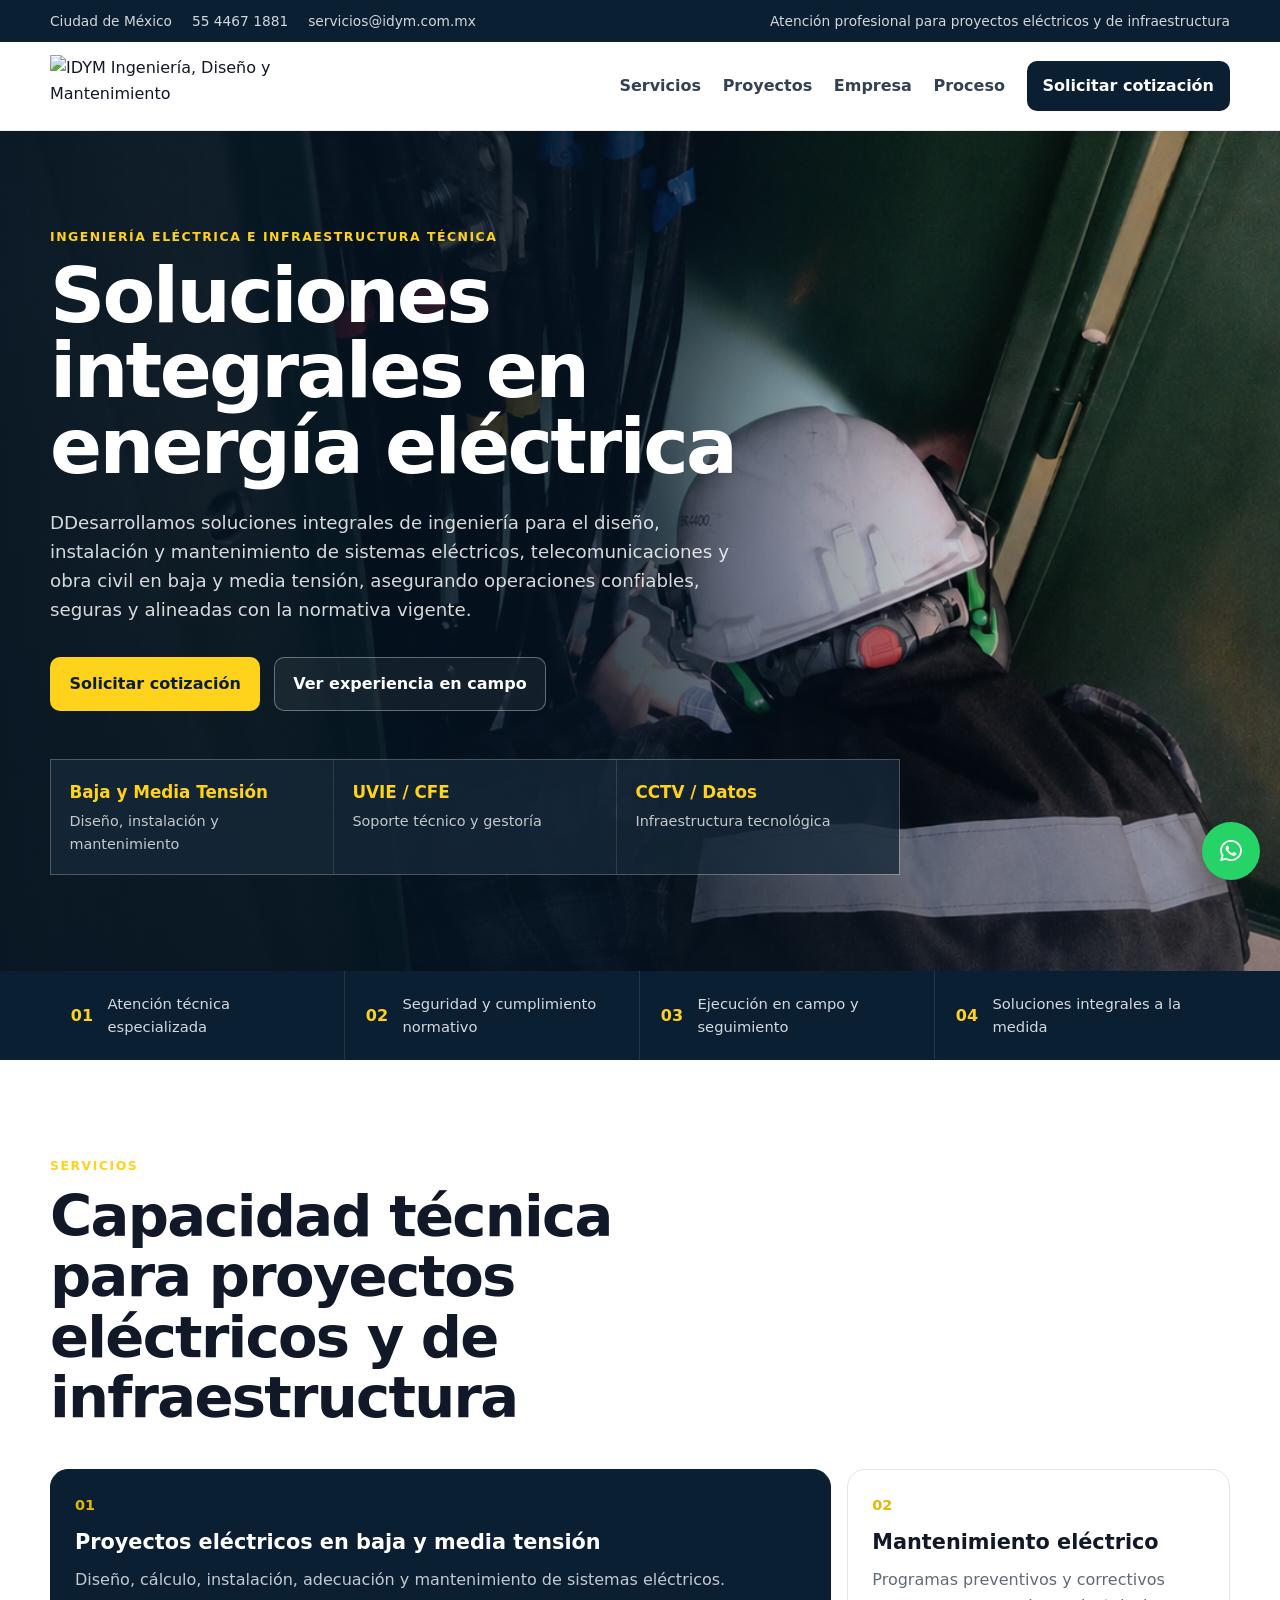
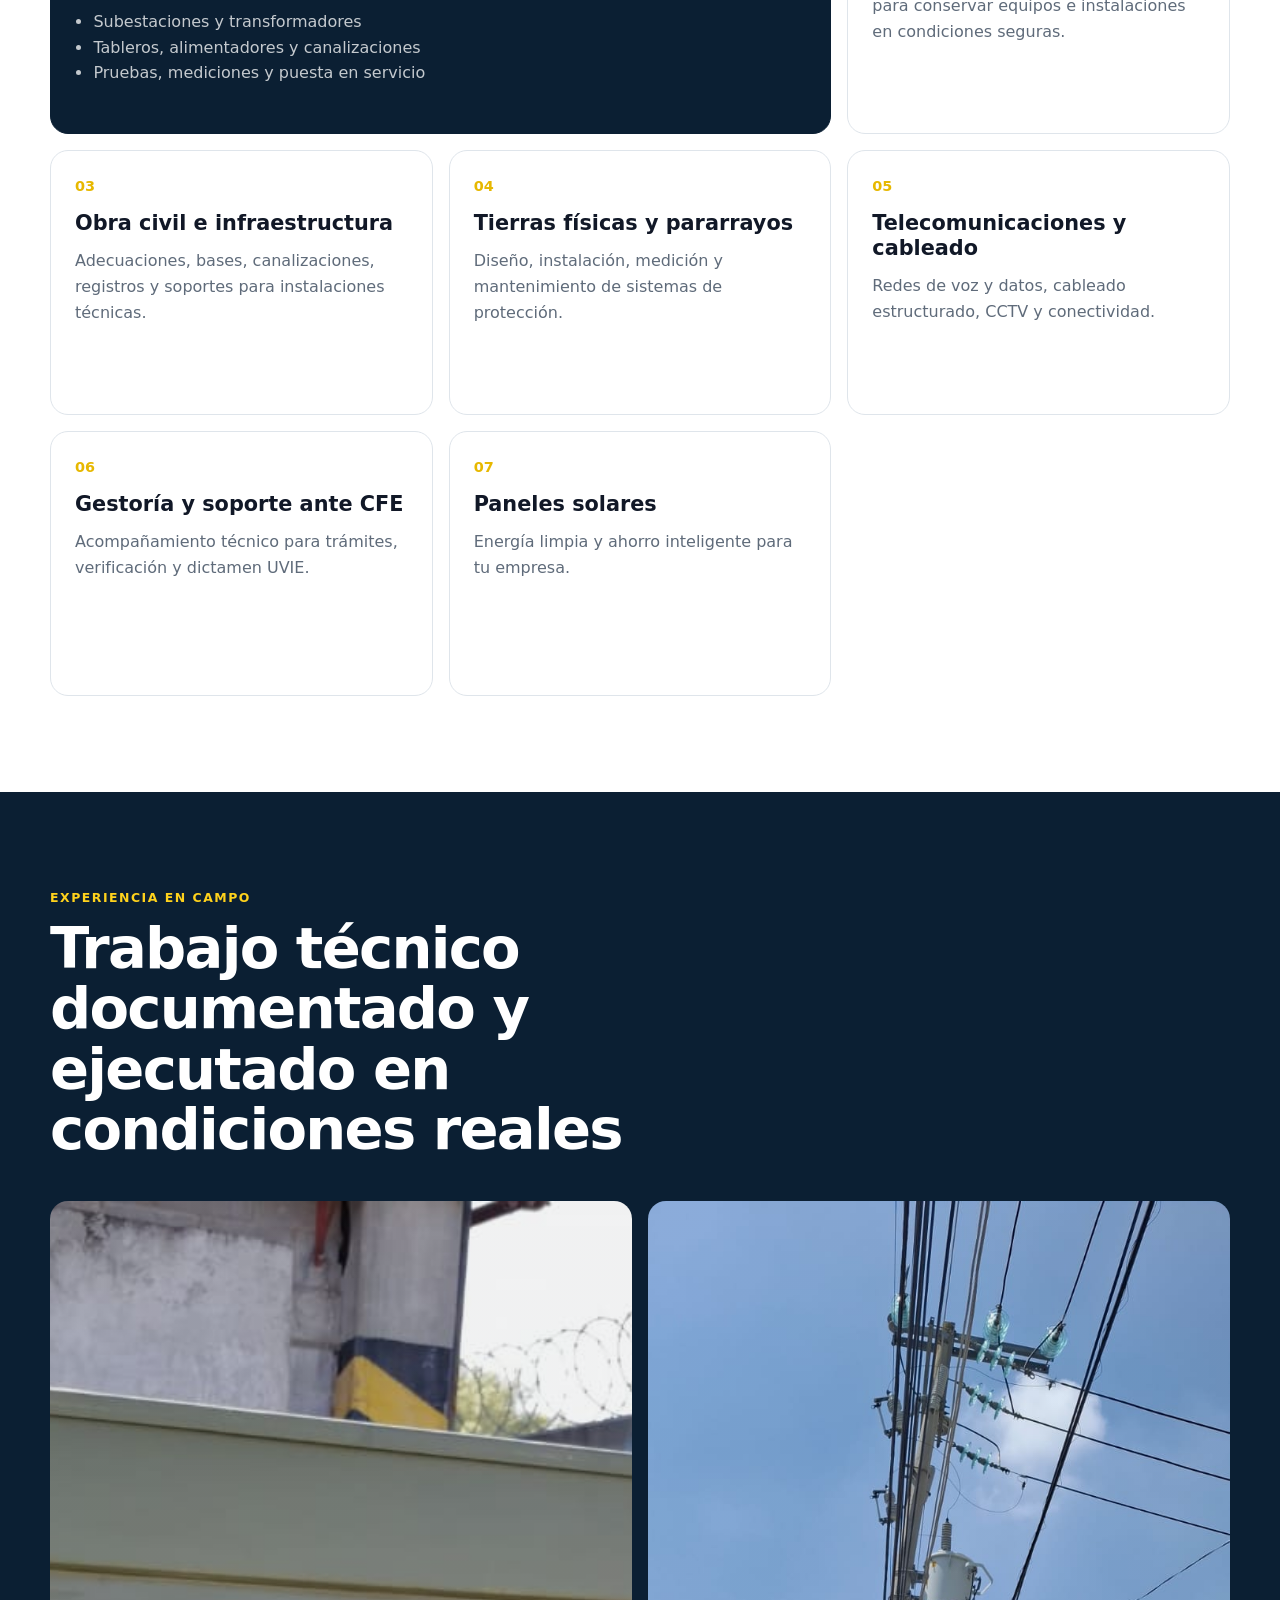
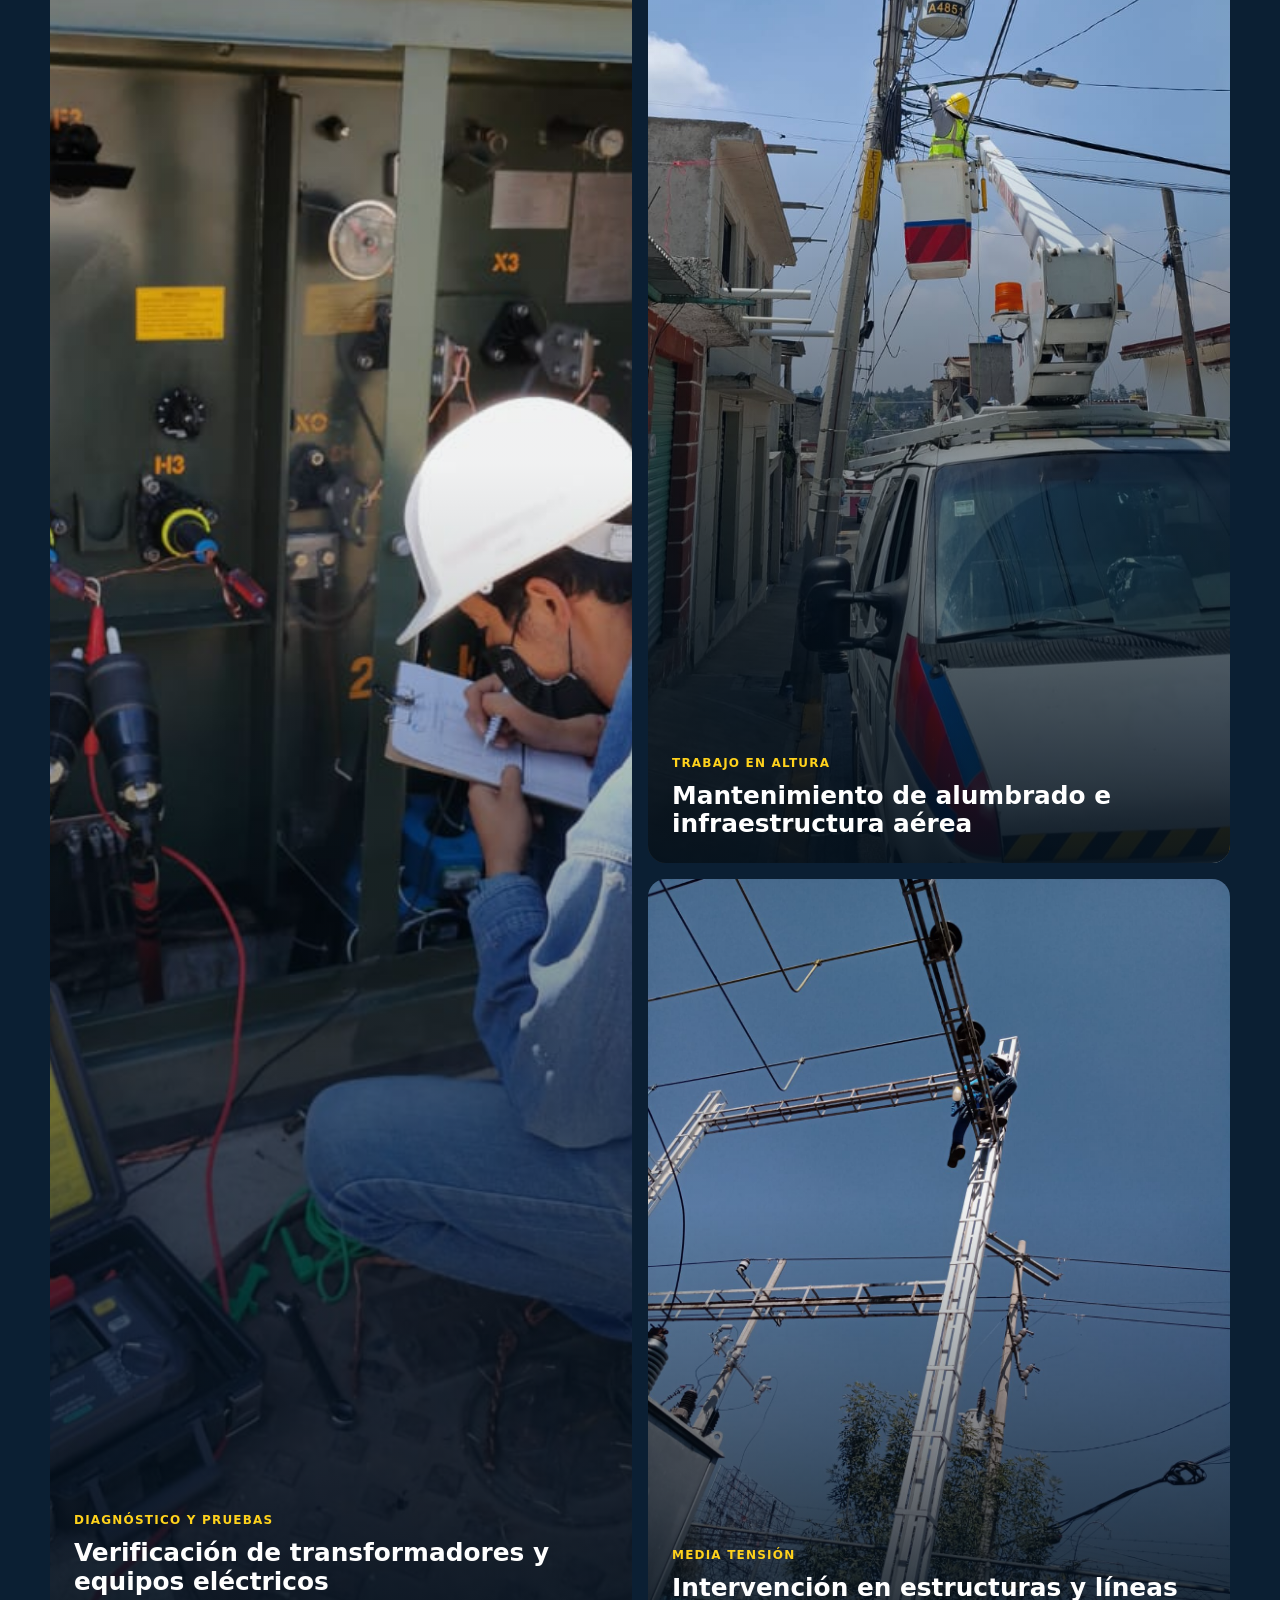
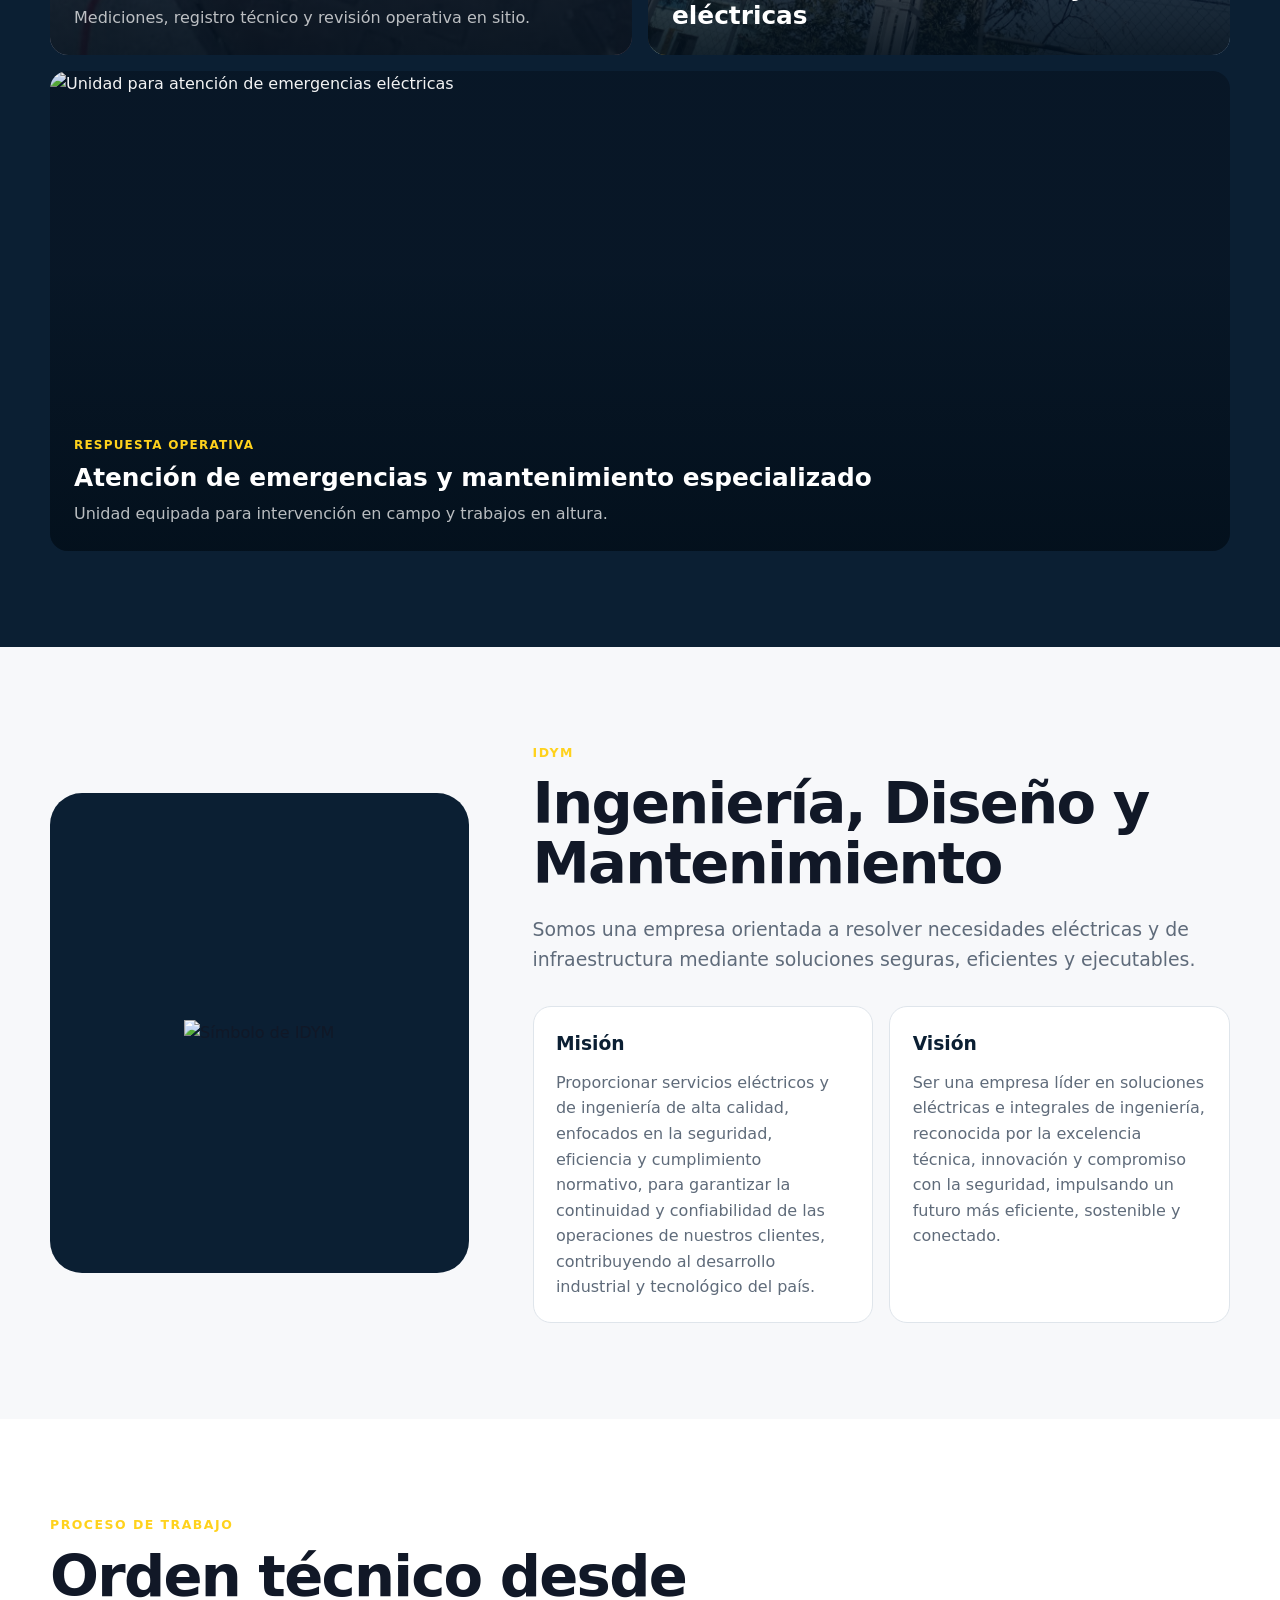
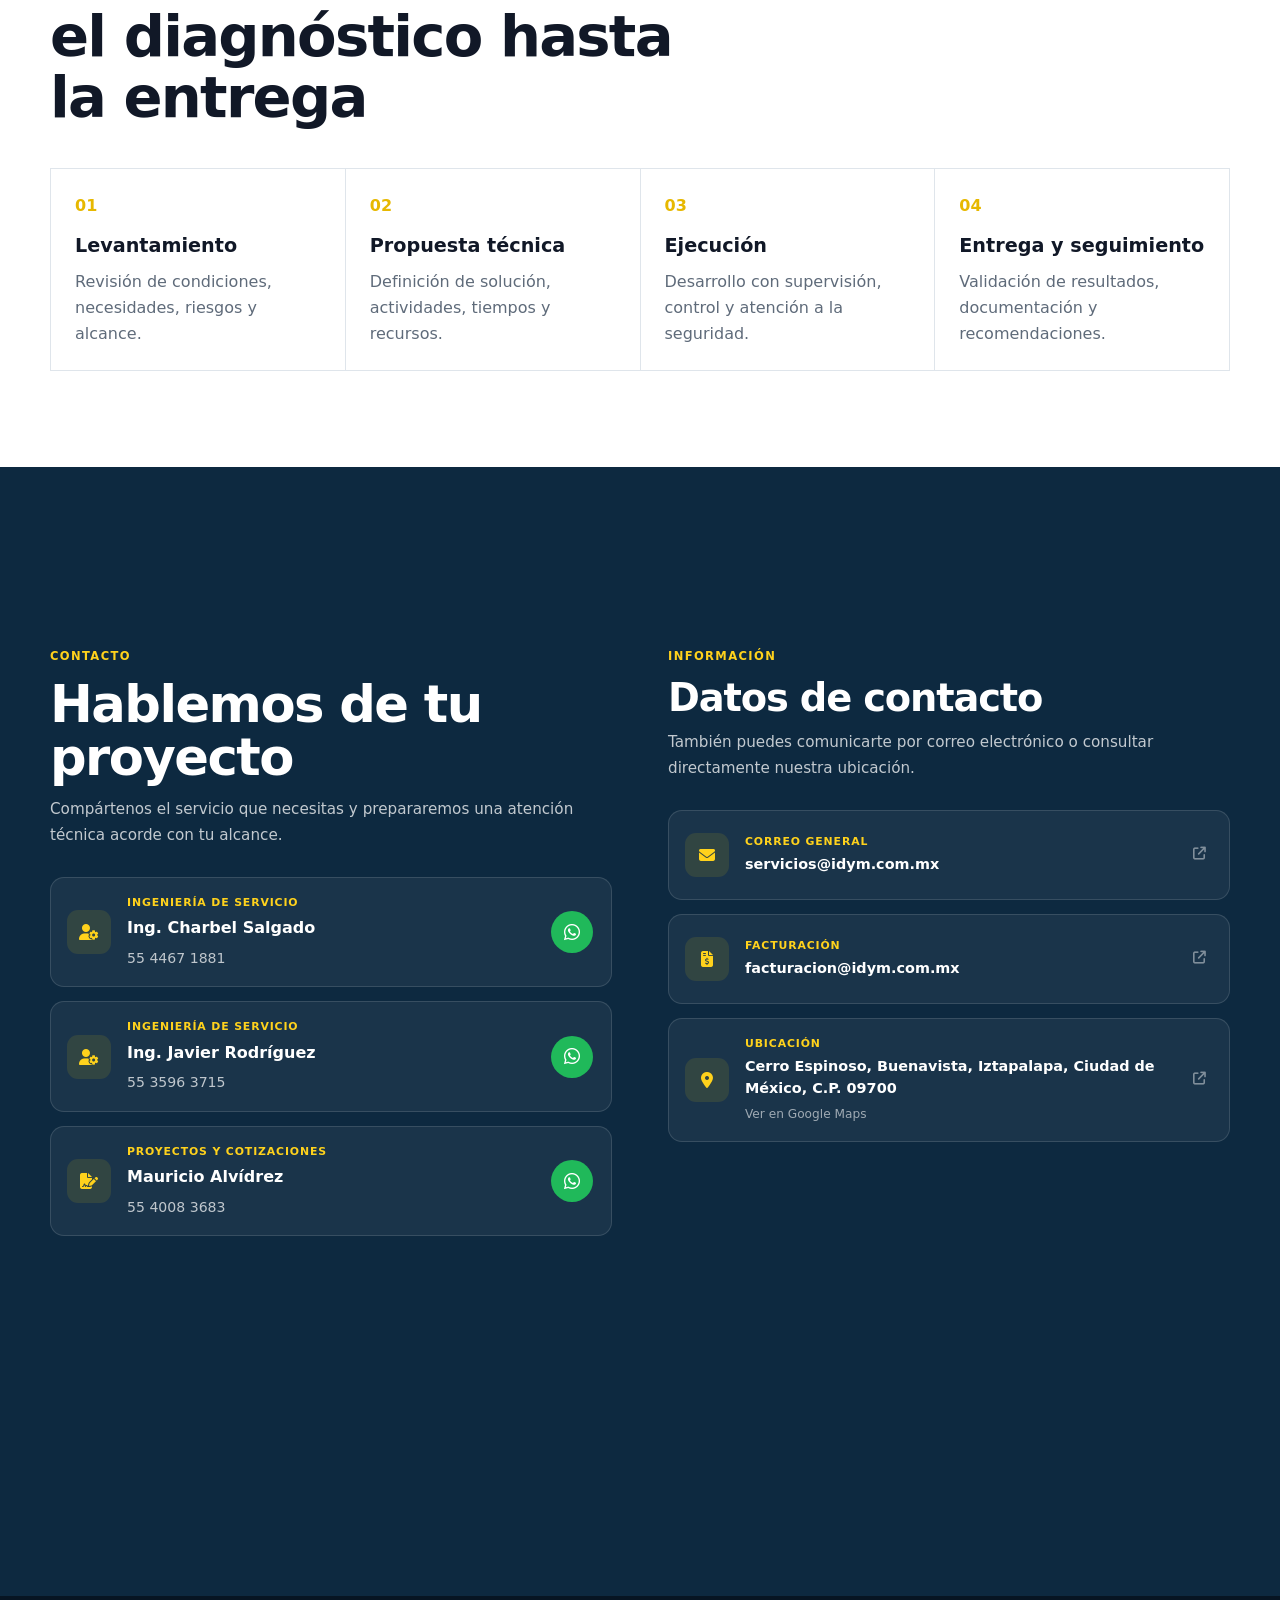
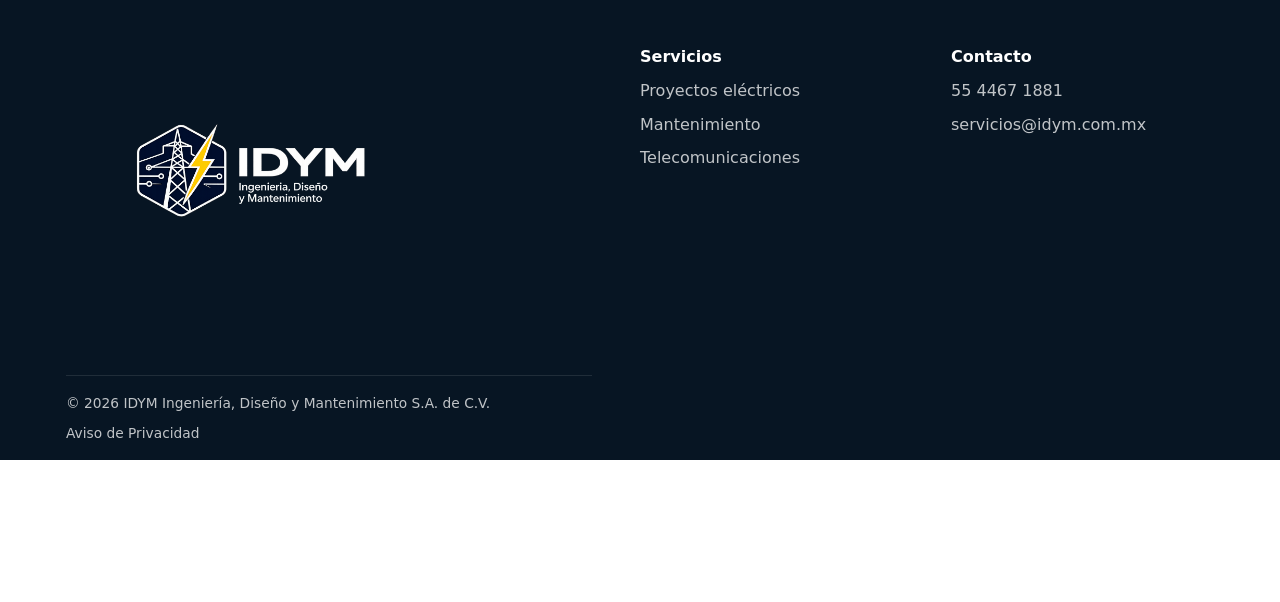
==== commit a0deec81: "Update index.html" ====
--- a/index.html
+++ b/index.html
@@ -27,7 +27,7 @@
   <header class="site-header" id="inicio">
     <div class="container nav-wrap">
       <a href="#inicio" class="brand" aria-label="Ir al inicio">
-        <img src="assets/logo-full.png" alt="IDYM Ingeniería, Diseño y Mantenimiento">
+        <img src="assets/Logoof.png" alt="IDYM Ingeniería, Diseño y Mantenimiento">
       </a>
 
       <button class="menu-button" type="button" aria-controls="mainNav" aria-expanded="false" aria-label="Abrir menú">
@@ -51,11 +51,9 @@
 
       <div class="container hero-content">
         <p class="kicker">Ingeniería eléctrica e infraestructura técnica</p>
-        <h1>Soluciones seguras para proyectos que no pueden detenerse</h1>
+        <h1>Soluciones integrales en energía eléctrica</h1>
         <p class="hero-copy">
-          Diseñamos, instalamos y damos mantenimiento a sistemas eléctricos,
-          obra civil y telecomunicaciones en baja y media tensión, con enfoque
-          en seguridad, cumplimiento y continuidad operativa.
+          DDesarrollamos soluciones integrales de ingeniería para el diseño, instalación y mantenimiento de sistemas eléctricos, telecomunicaciones y obra civil en baja y media tensión, asegurando operaciones confiables, seguras y alineadas con la normativa vigente.
         </p>
 
         <div class="hero-actions">
@@ -64,7 +62,7 @@
         </div>
 
         <div class="hero-metrics">
-          <div><strong>BT / MT</strong><span>Diseño, instalación y mantenimiento</span></div>
+          <div><strong>Baja y Media Tensión</strong><span>Diseño, instalación y mantenimiento</span></div>
           <div><strong>UVIE / CFE</strong><span>Soporte técnico y gestoría</span></div>
           <div><strong>CCTV / Datos</strong><span>Infraestructura tecnológica</span></div>
         </div>
@@ -106,7 +104,7 @@
           <article class="service-card"><span class="service-number">04</span><h3>Tierras físicas y pararrayos</h3><p>Diseño, instalación, medición y mantenimiento de sistemas de protección.</p></article>
           <article class="service-card"><span class="service-number">05</span><h3>Telecomunicaciones y cableado</h3><p>Redes de voz y datos, cableado estructurado, CCTV y conectividad.</p></article>
           <article class="service-card"><span class="service-number">06</span><h3>Gestoría y soporte ante CFE</h3><p>Acompañamiento técnico para trámites, verificación y dictamen UVIE.</p></article>
-          <article class="service-card"><span class="service-number">07</span><h3>Energía solar</h3><p>Soluciones fotovoltaicas orientadas a eficiencia, ahorro y sostenibilidad.</p></article>
+          <article class="service-card"><span class="service-number">07</span><h3>Paneles solares</h3><p>Energía limpia y ahorro inteligente para tu empresa.</p></article>
         </div>
       </div>
     </section>
@@ -135,7 +133,7 @@
             <div class="project-info"><span>Media tensión</span><h3>Intervención en estructuras y líneas eléctricas</h3></div>
           </article>
           <article class="project-card project-wide">
-            <img src="assets/grua.jpg" alt="Unidad para atención de emergencias eléctricas">
+            <img src="assets/grua2.png" alt="Unidad para atención de emergencias eléctricas">
             <div class="project-info"><span>Respuesta operativa</span><h3>Atención de emergencias y mantenimiento especializado</h3><p>Unidad equipada para intervención en campo y trabajos en altura.</p></div>
           </article>
         </div>
@@ -149,7 +147,7 @@
 
     <section class="section about" id="empresa">
       <div class="container about-grid">
-        <div class="about-logo"><img src="assets/logo-icon.png" alt="Símbolo de IDYM"></div>
+        <div class="about-logo"><img src="assets/icono.png" alt="Símbolo de IDYM"></div>
         <div class="about-content">
           <p class="eyebrow">IDYM</p>
           <h2>Ingeniería, Diseño y Mantenimiento</h2>
@@ -178,19 +176,227 @@
     </section>
 
     <section class="contact-section" id="contacto">
-      <div class="container contact-grid">
-        <div class="contact-copy">
-          <p class="eyebrow">Contacto</p>
-          <h2>Hablemos de tu proyecto</h2>
-          <p>Compártenos el servicio que necesitas y prepararemos una atención técnica acorde con tu alcance.</p>
-
-          <div class="contact-details">
-            <a href="tel:+525544671881"><span>Teléfono</span>Ing. Martin Salgado 55 4467 1881</a>
+    <section class="contact-section" id="contacto">
+    <div class="container contact-grid">
+
+        <!-- COLUMNA IZQUIERDA -->
+        <div class="contact-main">
+
+            <span class="section-label">Contacto</span>
+
+            <h2>Hablemos de tu proyecto</h2>
+
+            <p class="contact-intro">
+                Compártenos el servicio que necesitas y prepararemos una
+                atención técnica acorde con tu alcance.
+            </p>
+
+            <div class="contact-group">
+
+                <!-- CONTACTO 1 -->
+                <article class="contact-card">
+
+                    <div class="contact-card__icon">
+                        <i class="fa-solid fa-user-gear"></i>
+                    </div>
+
+                    <div class="contact-card__content">
+                        <span class="contact-card__label">
+                            Ingeniería de servicio
+                        </span>
+
+                        <h3>Ing. Charbel Salgado</h3>
+
+                        <a href="tel:+525544671881">
+                            55 4467 1881
+                        </a>
+                    </div>
+
+                    <a
+                        class="contact-card__action"
+                        href="https://wa.me/525544671881?text=Hola%2C%20me%20gustar%C3%ADa%20solicitar%20informaci%C3%B3n%20sobre%20un%20servicio."
+                        target="_blank"
+                        rel="noopener noreferrer"
+                        aria-label="Contactar por WhatsApp a Charbel Salgado"
+                    >
+                        <i class="fa-brands fa-whatsapp"></i>
+                    </a>
+
+                </article>
+
+                <!-- CONTACTO 2 -->
+                <article class="contact-card">
+
+                    <div class="contact-card__icon">
+                        <i class="fa-solid fa-user-gear"></i>
+                    </div>
+
+                    <div class="contact-card__content">
+                        <span class="contact-card__label">
+                            Ingeniería de servicio
+                        </span>
+
+                        <h3>Ing. Javier Rodríguez</h3>
+
+                        <a href="tel:+525535963715">
+                            55 3596 3715
+                        </a>
+                    </div>
+
+                    <a
+                        class="contact-card__action"
+                        href="https://wa.me/525535963715?text=Hola%2C%20me%20gustar%C3%ADa%20solicitar%20informaci%C3%B3n%20sobre%20un%20servicio."
+                        target="_blank"
+                        rel="noopener noreferrer"
+                        aria-label="Contactar por WhatsApp a Javier Rodríguez"
+                    >
+                        <i class="fa-brands fa-whatsapp"></i>
+                    </a>
+
+                </article>
+
+                <!-- CONTACTO 3 -->
+                <article class="contact-card">
+
+                    <div class="contact-card__icon">
+                        <i class="fa-solid fa-file-signature"></i>
+                    </div>
+
+                    <div class="contact-card__content">
+                        <span class="contact-card__label">
+                            Proyectos y cotizaciones
+                        </span>
+
+                        <h3>Mauricio Alvídrez</h3>
+
+                        <a href="tel:+525540083683">
+                            55 4008 3683
+                        </a>
+                    </div>
+
+                    <a
+                        class="contact-card__action"
+                        href="https://wa.me/525540083683?text=Hola%2C%20me%20gustar%C3%ADa%20solicitar%20una%20cotizaci%C3%B3n%20para%20un%20proyecto."
+                        target="_blank"
+                        rel="noopener noreferrer"
+                        aria-label="Contactar por WhatsApp a Mauricio Alvídrez"
+                    >
+                        <i class="fa-brands fa-whatsapp"></i>
+                    </a>
+
+                </article>
+
+            </div>
+        </div>
+
+        <!-- COLUMNA DERECHA -->
+        <aside class="contact-information">
+
+            <span class="section-label">Información</span>
+
+            <h2>Datos de contacto</h2>
+
+            <p class="contact-intro">
+                También puedes comunicarte por correo electrónico o consultar
+                directamente nuestra ubicación.
+            </p>
+
+            <div class="contact-group">
+
+                <!-- CORREO GENERAL -->
+                <a
+                    class="info-card"
+                    href="mailto:servicios@idym.com.mx"
+                >
+                    <div class="info-card__icon">
+                        <i class="fa-solid fa-envelope"></i>
+                    </div>
+
+                    <div class="info-card__content">
+                        <span>Correo general</span>
+                        <strong>servicios@idym.com.mx</strong>
+                    </div>
+
+                    <i class="fa-solid fa-arrow-up-right-from-square info-card__arrow"></i>
+                </a>
+
+                <!-- FACTURACIÓN -->
+                <a
+                    class="info-card"
+                    href="mailto:facturacion@idym.com.mx"
+                >
+                    <div class="info-card__icon">
+                        <i class="fa-solid fa-file-invoice-dollar"></i>
+                    </div>
+
+                    <div class="info-card__content">
+                        <span>Facturación</span>
+                        <strong>facturacion@idym.com.mx</strong>
+                    </div>
+
+                    <i class="fa-solid fa-arrow-up-right-from-square info-card__arrow"></i>
+                </a>
+
+                <!-- UBICACIÓN -->
+                <a
+                    class="info-card info-card--location"
+                    href="https://maps.app.goo.gl/dYPjEyiwk3j61nZ29"
+                    target="_blank"
+                    rel="noopener noreferrer"
+                >
+                    <div class="info-card__icon">
+                        <i class="fa-solid fa-location-dot"></i>
+                    </div>
+
+                    <div class="info-card__content">
+                        <span>Ubicación</span>
+
+                        <strong>
+                            Cerro Espinoso, Buenavista, Iztapalapa,
+                            Ciudad de México, C.P. 09700
+                        </strong>
+
+                        <small>Ver en Google Maps</small>
+                    </div>
+
+                    <i class="fa-solid fa-arrow-up-right-from-square info-card__arrow"></i>
+                </a>
+
+            </div>
+        </aside>
+
+    </div>
+</section>
+       <!--   <div class="contact-details">
+            <a href="tel:+525544671881"><span>Contactos</span>Ing. de Servicio Charbel Salgado 55 4467 1881</a>
+            <a href="tel:+525535963715">Ing. de Servicio Javier Rodríguez 55 3596 3715</a>
+            <a href="tel:+525640083683">Proyectos y Cotizaciones Mauricio Alvidrez 55 4008 3683</a>
             <a href="mailto:servicios@idym.com.mx"><span>Correo</span>servicios@idym.com.mx</a>
             <a href="mailto:facturacion@idym.com.mx"><span>Facturación</span>facturacion@idym.com.mx</a>
-            <div><span>Ubicación</span>Cerro Espinoso, Buenavista, Iztapalapa, Ciudad de México, C.P. 09700</div>
+            <a
+             href="https://maps.google.com/?q=Cerro+Espinoso+Buenavista+Iztapalapa+Ciudad+de+México+09700"
+             target="_blank"
+             rel="noopener noreferrer"
+>
+
+    <span>Ubicación</span>
+
+    Cerro Espinoso, Buenavista,
+    Iztapalapa, Ciudad de México,
+    C.P. 09700
+
+</a>
           </div>
-        </div>
+        </div> -->
+
+
+
+
+
+
+
+
+
 
        <section class="contact-section" id="contacto">
   <div class="container contact-grid">
@@ -230,11 +436,11 @@
       </div>
     </div>  -->
 
-    <!-- COLUMNA DERECHA: reemplaza al formulario -->
+    <!-- COLUMNA DERECHA: reemplaza al formulario 
     <div class="contact-card-form whatsapp-contact">
       <span class="contact-label">Atención directa</span>
 
-      <h3>Solicita información por WhatsApp</h3>
+      <h3>Solicita información</h3>
 
       <p>
         Envíanos un mensaje con los datos generales de tu proyecto.
@@ -259,17 +465,17 @@
         target="_blank"
         rel="noopener noreferrer"
       >
-        Solicitar información por WhatsApp
+        Solicitar información
       </a>
 
      <!-- <p class="contact-alternative">
         Al número 
         <a href="tel:+525544671881">55 4467 1881</a>
-      </p> -->
+      </p> 
     </div>
 
-  </div>
-</section>
+  </div> -->
+</section> 
 
 
 
@@ -344,7 +550,7 @@
 
   <a
     class="social-button social-whatsapp"
-    href="https://wa.me/525534484883?text=Hola%2C%20me%20gustar%C3%ADa%20solicitar%20informaci%C3%B3n%20sobre%20un%20proyecto.%0A%0ANombre%3A%20%0AEmpresa%3A%20%0AUbicaci%C3%B3n%3A%20%0AServicio%20requerido%3A%20%0ADescripci%C3%B3n%3A%20"
+    href="https://wa.me/525544671881?text=Hola%2C%20me%20gustar%C3%ADa%20solicitar%20informaci%C3%B3n%20sobre%20un%20proyecto.%0A%0ANombre%3A%20%0AEmpresa%3A%20%0AUbicaci%C3%B3n%3A%20%0AServicio%20requerido%3A%20%0ADescripci%C3%B3n%3A%20"
     target="_blank"
     rel="noopener noreferrer"
     aria-label="Contactar por WhatsApp"
--- a/css/styles.css
+++ b/css/styles.css
@@ -540,3 +540,523 @@
     grid-template-columns: 1fr;
   }
 }
+
+
+/* =========================================================
+   MENÚ FLOTANTE DE REDES SOCIALES
+   ========================================================= */
+
+.social-menu {
+  position: fixed;
+  right: 20px;
+  bottom: 20px;
+  z-index: 9999;
+
+  display: flex;
+  flex-direction: column;
+  align-items: center;
+  gap: 12px;
+}
+
+.social-options {
+  display: flex;
+  flex-direction: column;
+  gap: 12px;
+
+  opacity: 0;
+  visibility: hidden;
+
+  transform: translateY(20px) scale(0.9);
+
+  transition:
+    opacity 0.25s ease,
+    visibility 0.25s ease,
+    transform 0.25s ease;
+}
+
+.social-button {
+  width: 58px;
+  height: 58px;
+
+  display: flex;
+  align-items: center;
+  justify-content: center;
+
+  border: 0;
+  border-radius: 50%;
+
+  color: #ffffff;
+  text-decoration: none;
+
+  font-size: 1.55rem;
+
+  cursor: pointer;
+
+  box-shadow: 0 12px 30px rgba(0, 0, 0, 0.25);
+
+  transition:
+    transform 0.2s ease,
+    box-shadow 0.2s ease,
+    background-color 0.2s ease;
+}
+
+.social-button:hover {
+  transform: translateY(-3px) scale(1.06);
+  box-shadow: 0 16px 34px rgba(0, 0, 0, 0.3);
+}
+
+.social-main {
+  position: relative;
+
+  background: #25d366;
+
+  z-index: 2;
+}
+
+.social-main:hover {
+  background: #1fb85a;
+}
+
+/*.social-facebook {
+  background: #1877f2;
+}
+
+.social-facebook:hover {
+  background: #1268d7;
+} */
+
+.social-tiktok {
+  background: #000000;
+}
+
+.social-tiktok:hover {
+  background: #202020;
+}
+
+/* Mostrar opciones al pasar el cursor */
+
+.social-menu:hover .social-options,
+.social-menu:focus-within .social-options,
+.social-menu.active .social-options {
+  opacity: 1;
+  visibility: visible;
+
+  transform: translateY(0) scale(1);
+}
+
+/* Pequeña rotación del botón principal */
+
+.social-menu.active .social-main,
+.social-menu:hover .social-main {
+  transform: rotate(8deg) scale(1.05);
+}
+
+/* Responsive */
+
+@media (max-width: 700px) {
+  .social-menu {
+    right: 14px;
+    bottom: 14px;
+  }
+
+  .social-button {
+    width: 52px;
+    height: 52px;
+
+    font-size: 1.35rem;
+  }
+}
+
+
+.social-whatsapp {
+  background: #25d366;
+}
+
+.social-whatsapp:hover {
+  background: #1fb85a;
+}
+
+
+
+.contact-details a:hover {
+    color: var(--yellow);
+    transform: translateX(4px);
+}
+
+
+
+
+
+
+.contact-people {
+    display: grid;
+    gap: 12px;
+    margin: 24px 0 18px;
+}
+
+.contact-person {
+    display: flex;
+    align-items: center;
+    justify-content: space-between;
+    gap: 18px;
+
+    padding: 15px 16px;
+
+    background: rgba(255, 255, 255, 0.045);
+    border: 1px solid rgba(255, 255, 255, 0.12);
+    border-radius: 12px;
+
+    transition:
+        transform 0.25s ease,
+        background 0.25s ease,
+        border-color 0.25s ease;
+}
+
+.contact-person:hover {
+    transform: translateX(5px);
+    background: rgba(255, 255, 255, 0.075);
+    border-color: rgba(255, 210, 0, 0.45);
+}
+
+.contact-person__info {
+    display: flex;
+    flex-direction: column;
+    gap: 3px;
+}
+
+.contact-person__area {
+    color: var(--yellow);
+    font-size: 0.7rem;
+    font-weight: 800;
+    letter-spacing: 0.08em;
+    text-transform: uppercase;
+}
+
+.contact-person h3 {
+    margin: 0;
+    color: #ffffff;
+    font-size: 0.95rem;
+    font-weight: 700;
+}
+
+.contact-person__info > a {
+    width: fit-content;
+    color: rgba(255, 255, 255, 0.78);
+    font-size: 0.86rem;
+    text-decoration: none;
+}
+
+.contact-person__info > a:hover {
+    color: #ffffff;
+}
+
+.contact-person__whatsapp {
+    width: 40px;
+    height: 40px;
+    flex-shrink: 0;
+
+    display: grid;
+    place-items: center;
+
+    color: #ffffff;
+    background: #20b95a;
+    border-radius: 50%;
+    text-decoration: none;
+
+    transition:
+        transform 0.2s ease,
+        background 0.2s ease;
+}
+
+.contact-person__whatsapp:hover {
+    transform: scale(1.08);
+    background: #179c49;
+}
+
+.contact-person__whatsapp i {
+    font-size: 1.15rem;
+}
+
+@media (max-width: 560px) {
+    .contact-person {
+        padding: 14px;
+    }
+
+    .contact-person h3 {
+        font-size: 0.9rem;
+    }
+
+    .contact-person__whatsapp {
+        width: 38px;
+        height: 38px;
+    }
+}
+
+.contact-section {
+    padding: 90px 0;
+    background: #0d2940;
+    color: #ffffff;
+}
+
+.contact-grid {
+    display: grid;
+    grid-template-columns: repeat(2, minmax(0, 1fr));
+    gap: 56px;
+    align-items: start;
+}
+
+.contact-main,
+.contact-information {
+    min-width: 0;
+}
+
+.section-label {
+    display: block;
+    margin-bottom: 12px;
+
+    color: var(--yellow);
+    font-size: 0.72rem;
+    font-weight: 800;
+    letter-spacing: 0.12em;
+    text-transform: uppercase;
+}
+
+.contact-main > h2,
+.contact-information > h2 {
+    margin: 0 0 12px;
+    color: #ffffff;
+    font-size: clamp(2rem, 4vw, 3.2rem);
+    line-height: 1.05;
+}
+
+.contact-information > h2 {
+    font-size: clamp(1.8rem, 3vw, 2.5rem);
+}
+
+.contact-intro {
+    max-width: 570px;
+    margin: 0 0 28px;
+
+    color: rgba(255, 255, 255, 0.75);
+    font-size: 0.95rem;
+    line-height: 1.7;
+}
+
+.contact-group {
+    display: grid;
+    gap: 14px;
+}
+
+/* TARJETAS DE PERSONAS */
+
+.contact-card {
+    position: relative;
+
+    display: grid;
+    grid-template-columns: 46px minmax(0, 1fr) 44px;
+    align-items: center;
+    gap: 14px;
+
+    min-height: 90px;
+    padding: 16px;
+
+    background: rgba(255, 255, 255, 0.055);
+    border: 1px solid rgba(255, 255, 255, 0.13);
+    border-radius: 14px;
+
+    transition:
+        transform 0.25s ease,
+        background 0.25s ease,
+        border-color 0.25s ease;
+}
+
+.contact-card:hover {
+    transform: translateY(-3px);
+    background: rgba(255, 255, 255, 0.085);
+    border-color: rgba(255, 210, 0, 0.55);
+}
+
+.contact-card__icon,
+.info-card__icon {
+    width: 44px;
+    height: 44px;
+
+    display: grid;
+    place-items: center;
+
+    color: var(--yellow);
+    background: rgba(255, 210, 0, 0.1);
+    border-radius: 11px;
+}
+
+.contact-card__content {
+    min-width: 0;
+}
+
+.contact-card__label,
+.info-card__content span {
+    display: block;
+    margin-bottom: 4px;
+
+    color: var(--yellow);
+    font-size: 0.68rem;
+    font-weight: 800;
+    letter-spacing: 0.08em;
+    text-transform: uppercase;
+}
+
+.contact-card__content h3 {
+    margin: 0 0 4px;
+
+    color: #ffffff;
+    font-size: 1rem;
+    font-weight: 700;
+}
+
+.contact-card__content > a {
+    color: rgba(255, 255, 255, 0.72);
+    font-size: 0.88rem;
+    text-decoration: none;
+}
+
+.contact-card__content > a:hover {
+    color: #ffffff;
+}
+
+.contact-card__action {
+    width: 42px;
+    height: 42px;
+
+    display: grid;
+    place-items: center;
+
+    color: #ffffff;
+    background: #20b95a;
+    border-radius: 50%;
+    text-decoration: none;
+
+    transition:
+        transform 0.2s ease,
+        background 0.2s ease;
+}
+
+.contact-card__action:hover {
+    transform: scale(1.08);
+    background: #179b49;
+}
+
+.contact-card__action i {
+    font-size: 1.15rem;
+}
+
+/* TARJETAS DE INFORMACIÓN */
+
+.info-card {
+    display: grid;
+    grid-template-columns: 46px minmax(0, 1fr) 20px;
+    align-items: center;
+    gap: 14px;
+
+    min-height: 90px;
+    padding: 16px;
+
+    color: #ffffff;
+    background: rgba(255, 255, 255, 0.055);
+    border: 1px solid rgba(255, 255, 255, 0.13);
+    border-radius: 14px;
+    text-decoration: none;
+
+    transition:
+        transform 0.25s ease,
+        background 0.25s ease,
+        border-color 0.25s ease;
+}
+
+.info-card:hover {
+    transform: translateY(-3px);
+    background: rgba(255, 255, 255, 0.085);
+    border-color: rgba(255, 210, 0, 0.55);
+}
+
+.info-card__content {
+    min-width: 0;
+}
+
+.info-card__content strong {
+    display: block;
+
+    color: #ffffff;
+    font-size: 0.9rem;
+    font-weight: 600;
+    line-height: 1.5;
+
+    overflow-wrap: anywhere;
+}
+
+.info-card__content small {
+    display: block;
+    margin-top: 6px;
+
+    color: rgba(255, 255, 255, 0.58);
+    font-size: 0.76rem;
+}
+
+.info-card__arrow {
+    color: rgba(255, 255, 255, 0.45);
+    font-size: 0.8rem;
+
+    transition:
+        color 0.2s ease,
+        transform 0.2s ease;
+}
+
+.info-card:hover .info-card__arrow {
+    color: var(--yellow);
+    transform: translate(2px, -2px);
+}
+
+/* RESPONSIVE */
+
+@media (max-width: 900px) {
+    .contact-grid {
+        grid-template-columns: 1fr;
+        gap: 52px;
+    }
+
+    .contact-main > h2,
+    .contact-information > h2 {
+        max-width: 620px;
+    }
+}
+
+@media (max-width: 560px) {
+    .contact-section {
+        padding: 68px 0;
+    }
+
+    .contact-card,
+    .info-card {
+        grid-template-columns: 42px minmax(0, 1fr) 38px;
+        gap: 11px;
+        padding: 14px;
+    }
+
+    .contact-card__icon,
+    .info-card__icon {
+        width: 40px;
+        height: 40px;
+    }
+
+    .contact-card__action {
+        width: 38px;
+        height: 38px;
+    }
+
+    .contact-card__content h3 {
+        font-size: 0.92rem;
+    }
+
+    .info-card__content strong {
+        font-size: 0.82rem;
+    }
+}
